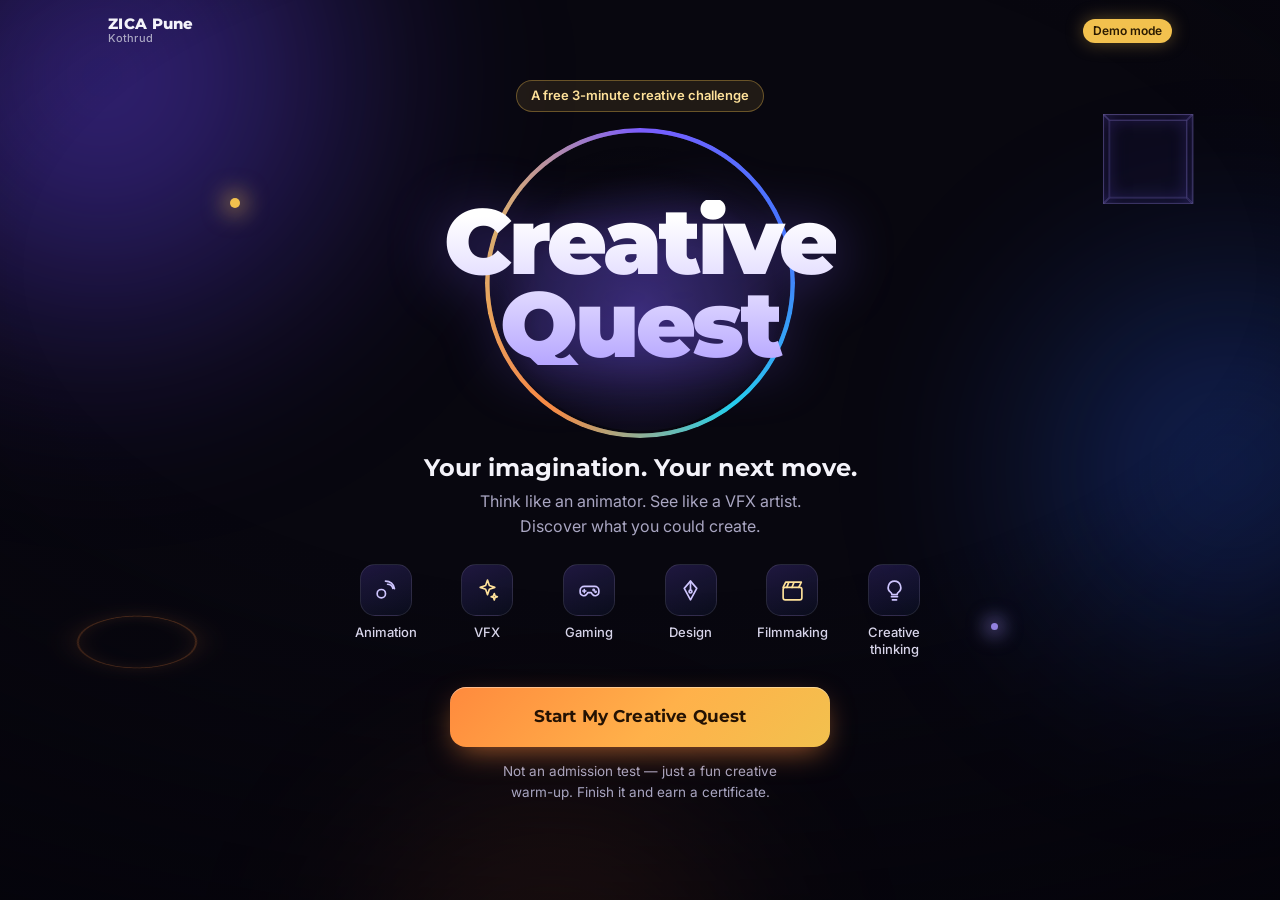
==== index.html @ 15192346 "Add files via upload" ====
<!DOCTYPE html>
<html lang="en">
<head>
  <meta charset="utf-8">
  <meta name="viewport" content="width=device-width, initial-scale=1, viewport-fit=cover">
  <meta name="theme-color" content="#08070F">
  <title>ZICA Creative Quest</title>
  <meta name="description" content="A free 3-minute visual quiz about animation, VFX, gaming, design and filmmaking from ZICA Pune. Earn your certificate.">
  <meta property="og:title" content="ZICA Creative Quest">
  <meta property="og:description" content="Think like an animator. See like a VFX artist. A free 3-minute creative quiz from ZICA Pune.">
  <meta property="og:type" content="website">
  <link rel="icon" href="assets/img/favicon.svg" type="image/svg+xml">
  <link rel="preconnect" href="https://fonts.googleapis.com">
  <link rel="preconnect" href="https://fonts.gstatic.com" crossorigin>
  <link href="https://fonts.googleapis.com/css2?family=Inter:wght@400;500;600&family=Montserrat:wght@400;600;700;800;900&display=swap" rel="stylesheet">
  <link rel="stylesheet" href="assets/css/app.css">
</head>
<body data-screen="welcome">

  <!-- ===================== Cinematic background ===================== -->
  <div class="bg" aria-hidden="true">
    <div class="bg__img" id="bgImg"></div>
    <div class="bg__glow bg__glow--violet"></div>
    <div class="bg__glow bg__glow--blue"></div>
    <div class="bg__glow bg__glow--ember"></div>
    <div class="bg__floor"></div>
    <div class="bg__cube">
      <div class="cube">
        <span class="cube__f cube__f--front"></span><span class="cube__f cube__f--back"></span>
        <span class="cube__f cube__f--left"></span><span class="cube__f cube__f--right"></span>
        <span class="cube__f cube__f--top"></span><span class="cube__f cube__f--bottom"></span>
      </div>
    </div>
    <div class="bg__ring"></div>
    <div class="bg__orb bg__orb--a"></div>
    <div class="bg__orb bg__orb--b"></div>
    <div class="bg__vignette"></div>
  </div>

  <!-- ============================ Top bar ============================ -->
  <header class="topbar">
    <a class="brand" id="brand" href="./" aria-label="ZICA Creative Quest home"></a>
    <div class="topbar__right" id="modeBadge"></div>
  </header>

  <main id="app" class="app">

    <!-- ========================= 1. WELCOME ========================= -->
    <section class="screen screen--welcome is-active" data-screen="welcome" aria-labelledby="welcomeTitle">
      <div class="welcome">
        <p class="pill">A free 3-minute creative challenge</p>
        <div class="portal">
          <div class="portal__ring"></div>
          <div class="portal__ring portal__ring--blur"></div>
          <h1 class="welcome__title" id="welcomeTitle"><span>Creative</span><span>Quest</span></h1>
        </div>
        <p class="welcome__tagline" id="welcomeTagline">Your imagination. Your next move.</p>
        <p class="welcome__intro" id="welcomeIntro">Think like an animator. See like a VFX artist. Discover what you could create.</p>

        <ul class="disciplines" aria-label="What the quiz covers">
          <li><span class="disc__icon"><svg viewBox="0 0 24 24"><circle cx="8" cy="15" r="4"/><path d="M14 6c2.5 0 4.5 1.6 5 4M12 3c4.5 0 8 3 8.6 7.2"/></svg></span>Animation</li>
          <li><span class="disc__icon"><svg viewBox="0 0 24 24"><path d="M12 2l1.8 5.2L19 9l-5.2 1.8L12 16l-1.8-5.2L5 9l5.2-1.8z"/><path d="M18.5 15l.8 2.2 2.2.8-2.2.8-.8 2.2-.8-2.2-2.2-.8 2.2-.8z"/></svg></span>VFX</li>
          <li><span class="disc__icon"><svg viewBox="0 0 24 24"><path d="M7 8h10a4 4 0 014 4v1.5a3.5 3.5 0 01-6.3 2.1L13.5 14h-3l-1.2 1.6A3.5 3.5 0 013 13.5V12a4 4 0 014-4z"/><path d="M7 11v3M5.5 12.5h3"/><circle cx="16" cy="11.5" r=".6"/><circle cx="17.8" cy="13.3" r=".6"/></svg></span>Gaming</li>
          <li><span class="disc__icon"><svg viewBox="0 0 24 24"><path d="M12 3l6 7-6 11-6-11z"/><path d="M12 3v9"/><circle cx="12" cy="13" r="1.4"/></svg></span>Design</li>
          <li><span class="disc__icon"><svg viewBox="0 0 24 24"><rect x="3" y="9" width="18" height="12" rx="2"/><path d="M3 9l2.5-5 15 0L18 9M8.5 4l-2 5M13.5 4l-2 5"/></svg></span>Filmmaking</li>
          <li><span class="disc__icon"><svg viewBox="0 0 24 24"><path d="M9 18h6M10 21h4"/><path d="M12 3a6 6 0 00-3.6 10.8c.7.5 1.1 1.3 1.1 2.2h5c0-.9.4-1.7 1.1-2.2A6 6 0 0012 3z"/></svg></span>Creative thinking</li>
        </ul>

        <button class="btn btn--ember btn--xl" id="btnStart" type="button">Start My Creative Quest</button>
        <p class="welcome__note">Not an admission test — just a fun creative warm-up. Finish it and earn a certificate.</p>
      </div>
    </section>

    <!-- =========================== 2. NAME =========================== -->
    <section class="screen" data-screen="name" aria-labelledby="nameTitle">
      <div class="narrow center">
        <div class="mascot" id="mascotName" data-avatar="avatarNameUrl">
          <div class="avatar-orb"><span></span><span></span><span></span></div>
        </div>
        <h2 class="h2" id="nameTitle" tabindex="-1">What should we call you?</h2>
        <p class="muted">Optional — we only use it to personalise your quest.</p>
        <form class="name-form" id="nameForm" autocomplete="on" novalidate>
          <label class="sr-only" for="nameInput">Your first name</label>
          <input class="input input--center" id="nameInput" name="given-name" autocomplete="given-name" maxlength="40" placeholder="Your first name" enterkeyhint="go">
          <button class="btn btn--violet btn--block" type="submit" id="btnName">Continue</button>
          <button class="btn btn--link" type="button" id="btnSkipName">Skip for now</button>
        </form>
      </div>
    </section>

    <!-- =========================== 3. QUIZ =========================== -->
    <section class="screen" data-screen="quiz" aria-labelledby="qText">
      <div class="quiz">
        <div class="q-head">
          <div class="q-head__row">
            <p class="q-count" id="qCount" aria-live="polite">Question 1 of 15</p>
            <span class="chip" id="qCategory"></span>
          </div>
          <div class="strip" id="strip" role="progressbar" aria-label="Quiz progress" aria-valuemin="0" aria-valuemax="15" aria-valuenow="0"></div>
          <p class="q-cheer" id="qCheer"></p>
        </div>
        <div class="q-loading" id="qLoading"><div class="spinner"></div><p>Setting up your quest…</p></div>
        <div class="q-layout" id="qLayout" hidden>
          <figure class="q-visual" id="qVisual"></figure>
          <div class="q-main">
            <h2 class="q-text" id="qText" tabindex="-1"></h2>
            <div class="opts" id="opts" role="radiogroup" aria-labelledby="qText"></div>
            <p class="q-nudge" id="qNudge" role="alert"></p>
            <div class="q-actions"><button class="btn btn--violet btn--block" id="btnSubmit" type="button">Submit &amp; Continue</button></div>
          </div>
        </div>
      </div>
    </section>

    <!-- ========================= 5. RESULT ========================= -->
    <section class="screen" data-screen="result" aria-labelledby="resTitle">
      <div class="narrow center result">
        <div class="trophy" id="trophy"><div class="confetti" id="confetti" aria-hidden="true"></div></div>
        <h2 class="h2" id="resTitle" tabindex="-1">Great job!</h2>
        <p class="muted">You completed the Creative Quest.</p>
        <div class="score" aria-live="polite">
          <svg class="score__ring" viewBox="0 0 120 120" aria-hidden="true">
            <defs><linearGradient id="gScore" x1="0" y1="0" x2="1" y2="1"><stop offset="0" stop-color="#FFE29A"/><stop offset=".55" stop-color="#F2C14E"/><stop offset="1" stop-color="#FF8A3D"/></linearGradient></defs>
            <circle cx="60" cy="60" r="52" class="score__track"/>
            <circle cx="60" cy="60" r="52" class="score__bar" id="scoreBar"/>
          </svg>
          <div class="score__text">
            <span class="score__num"><span id="scoreNum">0</span><small>/<span id="scoreTotal">15</span></small></span>
            <span class="score__label">your score</span>
          </div>
        </div>
        <p class="score__correct" id="scoreCorrect"></p>
        <p class="result__msg" id="resMsg"></p>
        <div class="result__actions">
          <button class="btn btn--ember btn--block btn--xl" id="btnUnlock" type="button">Get My Free Lessons &amp; Certificate</button>
          <button class="btn btn--ghost btn--block" id="btnRetry" type="button">Try the Quiz Again</button>
        </div>
        <details class="recap"><summary>What you explored today</summary><ul class="recap__list" id="recap"></ul></details>
        <p class="fine">This score is just for fun and learning — it has nothing to do with admissions.</p>
        <p class="fine" id="eligNote" hidden></p>
      </div>
    </section>

    <!-- ========================= 6. CONTACT ========================= -->
    <section class="screen" data-screen="contact" aria-labelledby="contactTitle">
      <div class="contact" id="contactWrap">
        <div class="contact__art" id="mascotContact" data-avatar="avatarContactUrl"></div>
        <div class="panel">
          <h2 class="h2" id="contactTitle" tabindex="-1">Unlock your free creative learning</h2>
          <p class="muted" id="contactCopy">Enter your details to access free introductory lessons, creative resources and your certificate from ZICA Pune.</p>
          <form id="leadForm" class="form" novalidate autocomplete="on">
            <div class="field">
              <label for="fName">Name</label>
              <input class="input" id="fName" name="name" autocomplete="name" maxlength="80" placeholder="Your full name">
              <p class="field__err" id="eName"></p>
            </div>
            <div class="field">
              <label for="fEmail">Email address</label>
              <input class="input" id="fEmail" name="email" type="email" autocomplete="email" inputmode="email" maxlength="254" placeholder="you@example.com">
              <p class="field__err" id="eEmail"></p>
            </div>
            <div class="field">
              <label for="fPhone">WhatsApp number</label>
              <div class="phone">
                <label class="phone__cc"><span>+</span><input class="input" id="fCc" name="cc" inputmode="numeric" maxlength="4" aria-label="Country code" autocomplete="tel-country-code"></label>
                <input class="input" id="fPhone" name="tel" type="tel" inputmode="tel" autocomplete="tel-national" maxlength="18" placeholder="98765 43210">
              </div>
              <p class="field__err" id="ePhone"></p>
            </div>
            <div class="field" id="courseField">
              <label for="fCourse">Interested in <span class="opt">(optional)</span></label>
              <select class="input select" id="fCourse" name="course"><option value="">Choose a field</option></select>
            </div>
            <div class="hp" aria-hidden="true"><label for="fWebsite">Website</label><input id="fWebsite" name="website" tabindex="-1" autocomplete="off"></div>
            <div class="checks">
              <label class="check" id="waLessonRow" hidden>
                <input type="checkbox" id="fWaLesson"><span class="check__box" aria-hidden="true"></span>
                <span>Send the free lesson link to my WhatsApp.</span>
              </label>
              <label class="check">
                <input type="checkbox" id="fMarketing"><span class="check__box" aria-hidden="true"></span>
                <span>Keep me posted about ZICA Pune courses, workshops and events on WhatsApp and email. <span class="opt">(optional)</span></span>
              </label>
            </div>
            <p class="notice" id="notice">You get the free lessons either way. We use your details to give you access, send your certificate and keep a record of your quiz — and message you about courses only if you tick the box above. You can ask us to stop at any time.</p>
            <button class="btn btn--ember btn--block btn--xl" id="btnLead" type="submit">Get Free Access</button>
            <button class="btn btn--link" id="btnBackScore" type="button">Back to my score</button>
          </form>
        </div>
      </div>
    </section>

    <!-- =========================== 7. DONE =========================== -->
    <section class="screen" data-screen="done" aria-labelledby="doneTitle">
      <div class="done-wrap">
        <div class="narrow center done">
          <div class="done__seal" aria-hidden="true"><svg viewBox="0 0 120 120"><circle class="done__ring" cx="60" cy="60" r="50"/><path class="done__tick" d="M39 61l14 14 29-31"/></svg></div>
          <h2 class="h2" id="doneTitle" tabindex="-1">You're in!</h2>
          <p class="lead" id="doneText">Your free lessons are ready.</p>
          <a class="btn btn--violet btn--block btn--xl" id="btnLessons" href="#" target="_blank" rel="noopener" hidden>Open My Free Lessons</a>
        </div>

        <div class="cert-offer" id="certOffer" hidden>
          <div class="cert-offer__art" data-avatar="avatarCertUrl"></div>
          <div class="cert-offer__body">
            <h3 class="cert-offer__title">Claim your certificate</h3>
            <p>Get a ZICA Creative Quest certificate with your name on it. Check your details, verify with a quick code, and download it.</p>
            <button class="btn btn--ember btn--block" id="btnClaim" type="button">Get My Certificate</button>
          </div>
        </div>

        <div class="narrow center">
          <button class="btn btn--ghost btn--block" id="btnPlayAgain" type="button">Play the Quiz Again</button>
          <p class="fine" id="contactLine"></p>
        </div>
      </div>
    </section>

    <!-- ===================== 8. CONFIRM DETAILS ===================== -->
    <section class="screen" data-screen="confirm" aria-labelledby="confirmTitle">
      <div class="confirm">
        <div class="confirm__preview">
          <div id="certPreview"></div>
          <p class="fine center">Live preview — your name will be printed exactly like this.</p>
        </div>
        <div class="panel confirm__panel">
          <h2 class="h2" id="confirmTitle" tabindex="-1">Check your certificate details</h2>
          <p class="muted">Tap the pencil to fix anything before we create your certificate.</p>

          <div class="details">
            <div class="detail" data-field="name">
              <div class="detail__view">
                <span class="detail__icon" aria-hidden="true"><svg viewBox="0 0 24 24"><circle cx="12" cy="8" r="4"/><path d="M4 21c1.5-4 4.5-6 8-6s6.5 2 8 6"/></svg></span>
                <span class="detail__text"><span class="detail__label">Name on certificate</span><span class="detail__value" id="dvName"></span></span>
                <button type="button" class="detail__edit" aria-label="Edit name"><svg class="ic-pen" viewBox="0 0 24 24"><path d="M4 20h4L19 9l-4-4L4 16z"/><path d="M13.5 6.5l4 4"/></svg><svg class="ic-ok" viewBox="0 0 24 24"><path d="M5 12.5l4.5 4.5L19 7.5"/></svg></button>
              </div>
              <div class="detail__editor" hidden>
                <label class="sr-only" for="edName">Name on certificate</label>
                <input class="input" id="edName" maxlength="60" autocomplete="name" placeholder="Full name in English letters">
                <p class="detail__hint">English letters only, exactly as it should be printed.</p>
              </div>
              <p class="field__err" id="ecName"></p>
            </div>

            <div class="detail" data-field="email">
              <div class="detail__view">
                <span class="detail__icon" aria-hidden="true"><svg viewBox="0 0 24 24"><rect x="3" y="5" width="18" height="14" rx="2"/><path d="M3 7l9 6 9-6"/></svg></span>
                <span class="detail__text"><span class="detail__label">Email <span class="badge" id="bdEmail"></span></span><span class="detail__value" id="dvEmail"></span></span>
                <button type="button" class="detail__edit" aria-label="Edit email"><svg class="ic-pen" viewBox="0 0 24 24"><path d="M4 20h4L19 9l-4-4L4 16z"/><path d="M13.5 6.5l4 4"/></svg><svg class="ic-ok" viewBox="0 0 24 24"><path d="M5 12.5l4.5 4.5L19 7.5"/></svg></button>
              </div>
              <div class="detail__editor" hidden>
                <label class="sr-only" for="edEmail">Email</label>
                <input class="input" id="edEmail" type="email" inputmode="email" autocomplete="email" maxlength="254">
              </div>
              <p class="field__err" id="ecEmail"></p>
            </div>

            <div class="detail" data-field="phone">
              <div class="detail__view">
                <span class="detail__icon" aria-hidden="true"><svg viewBox="0 0 24 24"><path d="M5 3h4l2 5-2.5 1.5a11 11 0 006 6L16 13l5 2v4a2 2 0 01-2 2A16 16 0 013 5a2 2 0 012-2z"/></svg></span>
                <span class="detail__text"><span class="detail__label">WhatsApp <span class="badge" id="bdPhone"></span></span><span class="detail__value" id="dvPhone"></span></span>
                <button type="button" class="detail__edit" aria-label="Edit WhatsApp number"><svg class="ic-pen" viewBox="0 0 24 24"><path d="M4 20h4L19 9l-4-4L4 16z"/><path d="M13.5 6.5l4 4"/></svg><svg class="ic-ok" viewBox="0 0 24 24"><path d="M5 12.5l4.5 4.5L19 7.5"/></svg></button>
              </div>
              <div class="detail__editor" hidden>
                <div class="phone">
                  <label class="phone__cc"><span>+</span><input class="input" id="edCc" inputmode="numeric" maxlength="4" aria-label="Country code"></label>
                  <input class="input" id="edPhone" type="tel" inputmode="tel" maxlength="18" aria-label="WhatsApp number">
                </div>
              </div>
              <p class="field__err" id="ecPhone"></p>
            </div>
          </div>

          <label class="check confirm__check">
            <input type="checkbox" id="fConfirm"><span class="check__box" aria-hidden="true"></span>
            <span>My name is spelled correctly and these contact details are mine.</span>
          </label>
          <p class="notice" id="otpHint">We'll send a 6-digit code to your email to confirm it's really you.</p>
          <button class="btn btn--ember btn--block btn--xl" id="btnSendCode" type="button">Send My Verification Code</button>
          <button class="btn btn--link" id="btnBackDone" type="button">Back</button>
        </div>
      </div>
    </section>

    <!-- =========================== 9. OTP =========================== -->
    <section class="screen" data-screen="otp" aria-labelledby="otpTitle">
      <div class="narrow center otp">
        <div class="otp__icon" aria-hidden="true"><svg viewBox="0 0 24 24"><rect x="3" y="5" width="18" height="14" rx="2.5"/><path d="M3 7.5l9 6 9-6"/></svg></div>
        <h2 class="h2" id="otpTitle" tabindex="-1">Enter your 6-digit code</h2>
        <p class="muted" id="otpSentTo">We sent it to your email.</p>
        <div class="testcode" id="testCode" hidden></div>
        <form id="otpForm" novalidate>
          <label class="sr-only" for="otpInput">6-digit code</label>
          <input class="otp__input" id="otpInput" inputmode="numeric" autocomplete="one-time-code" maxlength="6" pattern="[0-9]*" placeholder="••••••">
          <p class="field__err center" id="otpErr"></p>
          <button class="btn btn--violet btn--block btn--xl" id="btnVerify" type="submit">Verify &amp; Create Certificate</button>
        </form>
        <div class="otp__links">
          <button class="btn btn--link" id="btnResend" type="button" disabled>Send a new code</button>
          <button class="btn btn--link" id="btnChangeDetails" type="button">Change my details</button>
        </div>
        <p class="fine">Can't find it? Check your spam or promotions folder.</p>
      </div>
    </section>

    <!-- ======================== 10. CERTIFICATE ======================== -->
    <section class="screen" data-screen="certificate" aria-labelledby="certTitle">
      <div class="certdone">
        <div class="certdone__head center">
          <h2 class="h2" id="certTitle" tabindex="-1">Your certificate is ready!</h2>
          <p class="muted" id="certSub"></p>
        </div>
        <div class="certdone__grid">
          <div class="certdone__preview"><div id="certFinal"></div></div>
          <div class="certdone__actions">
            <a class="btn btn--ember btn--block btn--xl" id="btnPdf" href="#" target="_blank" rel="noopener">Download Certificate (PDF)</a>
            <button class="btn btn--violet btn--block" id="btnShare" type="button">Share My Achievement</button>
            <a class="btn btn--ghost btn--block" id="btnCertPage" href="#" target="_blank" rel="noopener">Open Verification Page</a>
            <a class="btn btn--ghost btn--block" id="btnLessons2" href="#" target="_blank" rel="noopener" hidden>Open My Free Lessons</a>
            <p class="notice" id="certNote"></p>
          </div>
        </div>
      </div>
    </section>

    <!-- ========================= Fatal error ========================= -->
    <section class="screen" data-screen="error" aria-labelledby="errTitle">
      <div class="narrow center">
        <h2 class="h2" id="errTitle" tabindex="-1">The quest hit a plot twist</h2>
        <p class="muted" id="errText">We couldn't load the quiz. Check your connection and reload the page.</p>
        <button class="btn btn--violet btn--block" type="button" onclick="location.reload()">Reload</button>
      </div>
    </section>
  </main>

  <!-- Answer feedback (bottom sheet) — outside <main> so it pins to the screen -->
  <div class="scrim" id="scrim"></div>
  <div class="sheet" id="sheet" role="dialog" aria-modal="true" aria-labelledby="fbTitle" aria-hidden="true">
    <div class="sheet__icon" id="fbIcon"></div>
    <div class="sheet__body">
      <h3 class="sheet__title" id="fbTitle" tabindex="-1"></h3>
      <p class="sheet__answer" id="fbAnswer"></p>
      <p class="sheet__text" id="fbText"></p>
    </div>
    <button class="btn btn--violet btn--block" id="btnNext" type="button">Next question</button>
  </div>

  <div class="toast" id="toast" role="status" aria-live="polite"></div>

  <script src="assets/js/config.js"></script>
  <script src="assets/js/api.js"></script>
  <script src="assets/js/visuals.js"></script>
  <script src="assets/js/certificate.js"></script>
  <script src="assets/js/app.js"></script>
</body>
</html>
---- assets/css/app.css ----
/* =====================================================================
   ZICA CREATIVE QUEST — app.css
   Dark cinematic base · violet/blue/ember light · gold for achievements
   ===================================================================== */
:root {
  --void: #08070F;
  --ink: #12101F;
  --panel: rgba(23, 20, 44, .72);
  --surface: rgba(255, 255, 255, .045);
  --surface-2: rgba(255, 255, 255, .075);
  --line: rgba(255, 255, 255, .10);
  --line-2: rgba(255, 255, 255, .18);
  --text: #F4F3FA;
  --muted: #A9A6C2;
  --faint: #6F6B8C;
  --violet: #7B5CFF;
  --violet-2: #A895FF;
  --blue: #3D7BFF;
  --ember: #FF8A3D;
  --gold: #F2C14E;
  --gold-2: #FFE29A;
  --mint: #3DDC97;

  --font-display: 'Montserrat', 'Segoe UI', system-ui, -apple-system, sans-serif;
  --font-body: 'Inter', 'Segoe UI', system-ui, -apple-system, Roboto, sans-serif;

  --r-sm: 10px;
  --r-md: 16px;
  --r-lg: 24px;
  --ease: cubic-bezier(.2, .8, .2, 1);
  --gutter: 16px;
}

*, *::before, *::after { box-sizing: border-box; }
html { -webkit-text-size-adjust: 100%; }
html, body { margin: 0; min-height: 100%; }
body {
  background: var(--void);
  color: var(--text);
  font: 400 16px/1.55 var(--font-body);
  -webkit-font-smoothing: antialiased;
  overflow-x: hidden;
  min-height: 100vh;
  min-height: 100dvh;
}
button, input, select { font: inherit; color: inherit; }
img { max-width: 100%; display: block; }
[hidden] { display: none !important; }
.sr-only { position: absolute; width: 1px; height: 1px; overflow: hidden; clip: rect(0 0 0 0); white-space: nowrap; }
:focus-visible { outline: 2px solid var(--gold); outline-offset: 3px; border-radius: 8px; }
:focus:not(:focus-visible) { outline: none; }

/* =========================== BACKGROUND =========================== */
.bg { position: fixed; inset: 0; z-index: 0; overflow: hidden; pointer-events: none; }
.bg__img {
  position: absolute; inset: 0; background-size: cover; background-position: center;
  opacity: 0; transition: opacity 1.2s var(--ease); filter: saturate(1.1);
}
.bg__img.is-on { opacity: .28; }
.bg__glow { position: absolute; border-radius: 50%; filter: blur(90px); opacity: .55; }
.bg__glow--violet { width: 60vmax; height: 60vmax; left: -22vmax; top: -24vmax; background: radial-gradient(circle, #6a46ff 0%, transparent 65%); animation: drift 34s ease-in-out infinite alternate; }
.bg__glow--blue { width: 48vmax; height: 48vmax; right: -20vmax; top: 18vh; background: radial-gradient(circle, #2b64ff 0%, transparent 65%); opacity: .38; animation: drift 40s ease-in-out infinite alternate-reverse; }
.bg__glow--ember { width: 46vmax; height: 46vmax; left: 20vw; bottom: -30vmax; background: radial-gradient(circle, #ff7a2e 0%, transparent 62%); opacity: .30; animation: drift 46s ease-in-out infinite alternate; }
@keyframes drift { to { transform: translate3d(4vmax, 3vmax, 0) scale(1.08); } }

.bg__floor {
  position: absolute; left: -50%; right: -50%; bottom: -8vh; height: 58vh;
  background-image:
    linear-gradient(rgba(140, 120, 255, .22) 1px, transparent 1px),
    linear-gradient(90deg, rgba(140, 120, 255, .22) 1px, transparent 1px);
  background-size: 64px 64px;
  transform: perspective(520px) rotateX(72deg);
  transform-origin: 50% 100%;
  -webkit-mask-image: linear-gradient(to top, rgba(0,0,0,.9), transparent 75%);
          mask-image: linear-gradient(to top, rgba(0,0,0,.9), transparent 75%);
  animation: floor 9s linear infinite;
}
@keyframes floor { to { background-position: 0 64px, 0 0; } }

.bg__cube { position: absolute; right: 7vw; top: 13vh; width: 84px; height: 84px; perspective: 600px; opacity: .55; }
.cube { position: relative; width: 100%; height: 100%; transform-style: preserve-3d; animation: spin 26s linear infinite; }
.cube__f { position: absolute; inset: 0; border: 1.5px solid rgba(168, 149, 255, .75); background: rgba(123, 92, 255, .05); box-shadow: inset 0 0 18px rgba(123, 92, 255, .25); }
.cube__f--front  { transform: translateZ(42px); }
.cube__f--back   { transform: rotateY(180deg) translateZ(42px); }
.cube__f--left   { transform: rotateY(-90deg) translateZ(42px); }
.cube__f--right  { transform: rotateY(90deg) translateZ(42px); }
.cube__f--top    { transform: rotateX(90deg) translateZ(42px); }
.cube__f--bottom { transform: rotateX(-90deg) translateZ(42px); }
@keyframes spin { from { transform: rotateX(-20deg) rotateY(0); } to { transform: rotateX(-20deg) rotateY(360deg); } }

.bg__ring {
  position: absolute; left: 6vw; bottom: 22vh; width: 120px; height: 120px; border-radius: 50%;
  border: 2px solid rgba(255, 138, 61, .5); box-shadow: 0 0 30px rgba(255, 138, 61, .25), inset 0 0 22px rgba(255, 138, 61, .2);
  transform: rotateX(64deg) rotateZ(10deg); animation: bob 9s ease-in-out infinite alternate; opacity: .6;
}
.bg__orb { position: absolute; border-radius: 50%; }
.bg__orb--a { width: 10px; height: 10px; left: 18vw; top: 22vh; background: var(--gold); box-shadow: 0 0 22px 6px rgba(242, 193, 78, .55); animation: bob 7s ease-in-out infinite alternate; }
.bg__orb--b { width: 7px; height: 7px; right: 22vw; bottom: 30vh; background: var(--violet-2); box-shadow: 0 0 18px 6px rgba(168, 149, 255, .55); animation: bob 8s ease-in-out infinite alternate-reverse; }
@keyframes bob { to { translate: 0 -18px; } }
.bg__vignette { position: absolute; inset: 0; background: radial-gradient(120% 90% at 50% 30%, transparent 40%, rgba(4, 3, 10, .85) 100%); }

/* Quieter backdrop while answering questions */
body[data-screen="quiz"] .bg__cube,
body[data-screen="quiz"] .bg__ring,
body[data-screen="contact"] .bg__cube { opacity: .18; }

/* ============================= TOP BAR ============================= */
.topbar {
  position: relative; z-index: 3; display: flex; align-items: center; justify-content: space-between;
  gap: 12px; padding: max(14px, env(safe-area-inset-top)) var(--gutter) 6px;
  max-width: 1120px; margin: 0 auto;
}
.brand { display: flex; align-items: center; gap: 10px; min-height: 34px; }
.brand img { max-height: 34px; width: auto; }
.brand__text { font: 800 15px/1 var(--font-display); letter-spacing: .02em; }
.brand__text small { display: block; font: 500 11px/1.4 var(--font-body); color: var(--muted); letter-spacing: .01em; }
.topbar__right { font-size: 13px; color: var(--muted); }

/* ============================== LAYOUT ============================== */
.app { position: relative; z-index: 2; max-width: 1120px; margin: 0 auto; padding: 8px var(--gutter) calc(32px + env(safe-area-inset-bottom)); }
.screen { display: none; }
.screen.is-active { display: block; animation: screenIn .5s var(--ease) both; }
@keyframes screenIn { from { opacity: 0; transform: translateY(14px); } to { opacity: 1; transform: none; } }
.narrow { max-width: 480px; margin: 0 auto; }
.center { text-align: center; }
.h2 { font: 800 clamp(26px, 6.4vw, 36px)/1.15 var(--font-display); letter-spacing: -.01em; margin: 18px 0 8px; }
.lead { font-size: 18px; color: var(--text); margin: 0 0 8px; }
.muted { color: var(--muted); margin: 0 0 22px; }
.fine { font-size: 12.5px; color: var(--faint); margin: 14px auto 0; max-width: 40ch; }
.opt { color: var(--faint); font-weight: 400; }

/* ============================== BUTTONS ============================== */
.btn {
  position: relative; display: inline-flex; align-items: center; justify-content: center; gap: 10px;
  min-height: 54px; padding: 0 26px; border: 0; border-radius: var(--r-md); cursor: pointer;
  font: 700 16px/1 var(--font-display); letter-spacing: .01em; text-decoration: none;
  transition: transform .18s var(--ease), box-shadow .25s var(--ease), background .25s, opacity .2s;
  -webkit-tap-highlight-color: transparent; user-select: none;
}
.btn:active { transform: scale(.98); }
.btn--block { width: 100%; }
.btn--xl { min-height: 60px; font-size: 17px; }
.btn--ember { color: #241203; background: linear-gradient(135deg, #FF8A3D 0%, #FFB14A 55%, #F2C14E 100%); box-shadow: 0 10px 30px -8px rgba(255, 138, 61, .65), inset 0 1px 0 rgba(255,255,255,.4); }
.btn--ember:hover { box-shadow: 0 14px 38px -8px rgba(255, 138, 61, .85), inset 0 1px 0 rgba(255,255,255,.4); }
.btn--violet { color: #fff; background: linear-gradient(135deg, #8B6BFF 0%, #6A4DFF 45%, #3D7BFF 100%); box-shadow: 0 10px 28px -10px rgba(123, 92, 255, .8), inset 0 1px 0 rgba(255,255,255,.25); }
.btn--violet:hover { box-shadow: 0 14px 36px -10px rgba(123, 92, 255, .95), inset 0 1px 0 rgba(255,255,255,.25); }
.btn--ghost { color: var(--text); background: var(--surface); border: 1px solid var(--line-2); }
.btn--ghost:hover { background: var(--surface-2); }
.btn--link { background: none; min-height: 44px; padding: 0 12px; color: var(--muted); font: 500 15px/1 var(--font-body); text-decoration: underline; text-underline-offset: 4px; }
.btn--link:hover { color: var(--text); }
.btn.is-dim { opacity: .55; }
.btn.is-busy { pointer-events: none; color: transparent !important; }
.btn.is-busy::after {
  content: ''; position: absolute; width: 22px; height: 22px; border-radius: 50%;
  border: 2.5px solid rgba(255,255,255,.35); border-top-color: #fff; animation: rot .8s linear infinite;
}
.btn--ember.is-busy::after { border-color: rgba(36,18,3,.25); border-top-color: #241203; }
@keyframes rot { to { transform: rotate(360deg); } }

/* =========================== 1. WELCOME =========================== */
.welcome { max-width: 620px; margin: 0 auto; text-align: center; padding-top: 2vh; }
.pill {
  display: inline-block; margin: 0 0 6px; padding: 7px 14px; border-radius: 999px;
  background: rgba(242, 193, 78, .1); border: 1px solid rgba(242, 193, 78, .35); color: var(--gold-2);
  font: 600 13px/1.2 var(--font-body);
}
.portal { position: relative; display: grid; place-items: center; height: clamp(230px, 64vw, 330px); margin: 0 auto; }
.portal__ring {
  position: absolute; width: clamp(210px, 60vw, 310px); aspect-ratio: 1; border-radius: 50%;
  background: conic-gradient(from 0deg, #7B5CFF, #3D7BFF, #22D3EE, #FF8A3D, #F2C14E, #7B5CFF);
  -webkit-mask: radial-gradient(farthest-side, transparent calc(100% - 5px), #000 calc(100% - 4px));
          mask: radial-gradient(farthest-side, transparent calc(100% - 5px), #000 calc(100% - 4px));
  animation: portal 14s linear infinite;
}
.portal__ring--blur { filter: blur(18px); opacity: .9; }
.portal::before {
  content: ''; position: absolute; width: clamp(200px, 57vw, 296px); aspect-ratio: 1; border-radius: 50%;
  background: radial-gradient(circle at 50% 60%, rgba(123, 92, 255, .32), rgba(8, 7, 15, .2) 60%, transparent 72%);
}
@keyframes portal { to { transform: rotate(360deg); } }
.welcome__title {
  position: relative; margin: 0; display: flex; flex-direction: column; align-items: center;
  font: 900 clamp(50px, 15vw, 92px)/.9 var(--font-display); letter-spacing: -.035em;
  background: linear-gradient(180deg, #FFFFFF 10%, #DCD4FF 60%, #B6A6FF 100%);
  -webkit-background-clip: text; background-clip: text; color: transparent;
  filter: drop-shadow(0 6px 30px rgba(123, 92, 255, .45));
}
.welcome__tagline { font: 700 clamp(19px, 5vw, 24px)/1.3 var(--font-display); margin: 4px 0 6px; }
.welcome__intro { color: var(--muted); margin: 0 auto 26px; max-width: 36ch; }

.disciplines { list-style: none; padding: 0; margin: 0 auto 30px; display: grid; grid-template-columns: repeat(3, 1fr); gap: 10px; max-width: 460px; }
.disciplines li { display: flex; flex-direction: column; align-items: center; gap: 8px; font: 500 13px/1.25 var(--font-body); color: #D8D5EA; }
.disc__icon {
  display: grid; place-items: center; width: 52px; height: 52px; border-radius: 15px;
  background: linear-gradient(160deg, rgba(123, 92, 255, .2), rgba(61, 123, 255, .06)); border: 1px solid var(--line);
}
.disc__icon svg { width: 25px; height: 25px; fill: none; stroke: #CFC6FF; stroke-width: 1.6; stroke-linecap: round; stroke-linejoin: round; }
.disciplines li:nth-child(3n+2) .disc__icon svg { stroke: var(--gold-2); }
.welcome .btn--xl { width: min(100%, 380px); }
.welcome__note { font-size: 13.5px; color: var(--muted); margin: 14px auto 0; max-width: 34ch; }

/* ============================= 2. NAME ============================= */
.mascot { display: grid; place-items: center; min-height: 150px; margin-top: 4vh; }
.mascot img { max-height: 220px; width: auto; filter: drop-shadow(0 20px 40px rgba(123, 92, 255, .4)); }
.avatar-orb { position: relative; width: 116px; height: 116px; border-radius: 50%;
  background: radial-gradient(circle at 35% 30%, #fff 0, #CFC6FF 10%, #7B5CFF 45%, #2A1C7A 80%);
  box-shadow: 0 0 60px rgba(123, 92, 255, .6), inset -10px -14px 30px rgba(0,0,0,.35); animation: bob 4s ease-in-out infinite alternate; }
.avatar-orb span { position: absolute; width: 8px; height: 8px; border-radius: 50%; background: var(--gold); box-shadow: 0 0 12px var(--gold); }
.avatar-orb span:nth-child(1) { left: -14px; top: 30px; }
.avatar-orb span:nth-child(2) { right: -8px; top: 4px; width: 6px; height: 6px; background: var(--violet-2); box-shadow: 0 0 12px var(--violet-2); }
.avatar-orb span:nth-child(3) { right: -18px; bottom: 26px; width: 5px; height: 5px; }
.name-form { display: grid; gap: 12px; }

/* ============================== INPUTS ============================== */
.input {
  width: 100%; height: 56px; padding: 0 16px; border-radius: 14px; border: 1px solid var(--line-2);
  background: rgba(10, 8, 22, .6); color: var(--text); font-size: 16px; outline: none;
  transition: border-color .2s, box-shadow .2s, background .2s;
}
.input::placeholder { color: #6B6788; }
.input:focus { border-color: var(--violet-2); box-shadow: 0 0 0 4px rgba(123, 92, 255, .22); background: rgba(14, 11, 30, .85); }
.input--center { text-align: center; font-size: 18px; }
.input.is-invalid { border-color: rgba(255, 138, 61, .8); box-shadow: 0 0 0 3px rgba(255, 138, 61, .15); }
.select { appearance: none; -webkit-appearance: none; padding-right: 44px; cursor: pointer;
  background-image: url("data:image/svg+xml,%3Csvg xmlns='http://www.w3.org/2000/svg' width='14' height='14' viewBox='0 0 24 24' fill='none' stroke='%23A9A6C2' stroke-width='2.5' stroke-linecap='round'%3E%3Cpath d='M6 9l6 6 6-6'/%3E%3C/svg%3E");
  background-repeat: no-repeat; background-position: right 16px center; }
.select option { background: #17142C; color: var(--text); }

/* =============================== 3. QUIZ =============================== */
.quiz { max-width: 1040px; margin: 0 auto; padding-bottom: 12px; }
.q-head { max-width: 1040px; margin: 0 auto 18px; }
.q-head__row { display: flex; align-items: center; justify-content: space-between; gap: 12px; margin-bottom: 10px; }
.q-count { margin: 0; font: 800 15px/1.2 var(--font-display); letter-spacing: .01em; }
.chip { display: inline-flex; align-items: center; padding: 5px 11px; border-radius: 999px; font: 600 12px/1.2 var(--font-body);
  color: #D9D2FF; background: rgba(123, 92, 255, .14); border: 1px solid rgba(168, 149, 255, .28); white-space: nowrap; }
.chip:empty { display: none; }

/* Film-strip progress: one frame per question */
.strip {
  position: relative; display: flex; gap: 4px; padding: 9px 8px; border-radius: 10px;
  background:
    radial-gradient(circle, rgba(255,255,255,.16) 1.6px, transparent 2px) 0 2px / 12px 6px repeat-x,
    radial-gradient(circle, rgba(255,255,255,.16) 1.6px, transparent 2px) 0 calc(100% - 2px) / 12px 6px repeat-x,
    #0E0C1C;
  border: 1px solid var(--line);
}
.strip__frame { flex: 1; height: 16px; border-radius: 3px; background: rgba(255,255,255,.05); border: 1px solid rgba(255,255,255,.08);
  transition: background .45s var(--ease), border-color .3s, box-shadow .3s; }
.strip__frame.is-done { background: linear-gradient(180deg, #A895FF, #6A4DFF); border-color: transparent; box-shadow: 0 0 10px rgba(123, 92, 255, .55); }
.strip__frame.is-current { border-color: var(--gold); box-shadow: 0 0 0 1px rgba(242, 193, 78, .35), 0 0 12px rgba(242, 193, 78, .35); }
.q-cheer { margin: 10px 0 0; color: var(--muted); font-size: 14.5px; min-height: 1.5em; }
.q-cheer strong { color: var(--text); font-weight: 600; }

.q-loading { display: grid; place-items: center; gap: 14px; padding: 12vh 0; color: var(--muted); }
.spinner { width: 36px; height: 36px; border-radius: 50%; border: 3px solid rgba(255,255,255,.12); border-top-color: var(--violet-2); animation: rot .8s linear infinite; }

.q-layout { display: grid; gap: 20px; max-width: 680px; margin: 0 auto; }
.q-layout.no-visual .q-visual { display: none; }
.q-visual {
  position: relative; margin: 0; aspect-ratio: 5 / 3; border-radius: 20px; overflow: hidden;
  background: radial-gradient(120% 120% at 30% 10%, #1E1840 0%, #110E22 55%, #0A0916 100%);
  border: 1px solid var(--line); box-shadow: 0 30px 60px -30px rgba(0,0,0,.8), inset 0 1px 0 rgba(255,255,255,.05);
}
.q-visual svg, .q-visual img, .q-visual video { width: 100%; height: 100%; display: block; }
.q-visual img, .q-visual video { object-fit: contain; background: #0A0916; }
.q-visual__hint { position: absolute; right: 10px; top: 10px; padding: 4px 10px; border-radius: 999px; font: 600 11.5px/1.3 var(--font-body);
  background: rgba(8,7,15,.7); border: 1px solid var(--line); color: var(--muted); backdrop-filter: blur(6px); }
.q-main { display: flex; flex-direction: column; }
.q-text { margin: 0 0 18px; font: 700 clamp(20px, 5.2vw, 27px)/1.3 var(--font-display); letter-spacing: -.005em; outline: none; }

.opts { display: grid; gap: 10px; }
.opts--grid { grid-template-columns: 1fr 1fr; }
.opt-card {
  display: flex; align-items: center; gap: 14px; width: 100%; min-height: 62px; padding: 12px 16px; text-align: left;
  background: var(--surface); border: 1.5px solid var(--line); border-radius: var(--r-md); cursor: pointer;
  font: 500 16px/1.35 var(--font-body); color: var(--text);
  transition: border-color .2s, background .2s, box-shadow .25s, opacity .3s, transform .15s;
  -webkit-tap-highlight-color: transparent;
}
.opts--grid .opt-card { flex-direction: column; align-items: flex-start; justify-content: space-between; min-height: 96px; gap: 10px; }
.opt-card:hover { border-color: var(--line-2); background: var(--surface-2); }
.opt-card:active { transform: scale(.99); }
.opt-card__key {
  flex: none; display: grid; place-items: center; width: 32px; height: 32px; border-radius: 10px;
  font: 800 14px/1 var(--font-display); color: var(--muted); background: rgba(255,255,255,.06); border: 1px solid var(--line);
  transition: background .2s, color .2s, border-color .2s;
}
.opt-card[aria-checked="true"] { border-color: var(--violet-2); background: rgba(123, 92, 255, .16); box-shadow: 0 0 0 3px rgba(123, 92, 255, .2), 0 10px 30px -12px rgba(123, 92, 255, .7); }
.opt-card[aria-checked="true"] .opt-card__key { background: var(--violet); color: #fff; border-color: transparent; }
.opts.is-locked .opt-card { cursor: default; }
.opts.is-locked .opt-card:not(.is-correct):not(.is-chosen) { opacity: .45; }
.opt-card.is-correct { border-color: var(--mint) !important; background: rgba(61, 220, 151, .12) !important; box-shadow: 0 0 0 3px rgba(61, 220, 151, .16) !important; }
.opt-card.is-correct .opt-card__key { background: var(--mint) !important; color: #06281A !important; }
.opt-card.is-chosen:not(.is-correct) { border-color: rgba(255, 138, 61, .7) !important; background: rgba(255, 138, 61, .08) !important; box-shadow: none !important; }
.opt-card.is-chosen:not(.is-correct) .opt-card__key { background: rgba(255, 138, 61, .9) !important; color: #2A1203 !important; }

.q-nudge { margin: 12px 0 0; min-height: 1.3em; color: var(--gold-2); font-size: 14.5px; text-align: center; }
.q-actions { position: sticky; bottom: calc(10px + env(safe-area-inset-bottom)); margin-top: 8px; padding-top: 6px; z-index: 4; }
.shake { animation: shake .4s; }
@keyframes shake { 20%, 60% { transform: translateX(-6px); } 40%, 80% { transform: translateX(6px); } }

@media (min-width: 900px) {
  .q-layout { grid-template-columns: 1.08fr 1fr; max-width: 1040px; gap: 36px; align-items: start; }
  .q-layout.no-visual { grid-template-columns: 1fr; max-width: 680px; }
  .q-visual { position: sticky; top: 20px; }
  .q-actions { position: static; }
}

/* ======================= 4. FEEDBACK SHEET ======================= */
.scrim { position: fixed; inset: 0; z-index: 20; background: rgba(5, 4, 12, .55); backdrop-filter: blur(2px); opacity: 0; pointer-events: none; transition: opacity .3s; }
.scrim.is-open { opacity: 1; pointer-events: auto; }
.sheet {
  position: fixed; z-index: 21; left: 50%; bottom: 0; width: min(560px, 100%);
  padding: 22px 20px calc(20px + env(safe-area-inset-bottom)); border-radius: 26px 26px 0 0;
  background: linear-gradient(180deg, #1D1838 0%, #141127 100%); border: 1px solid var(--line-2); border-bottom: 0;
  box-shadow: 0 -30px 60px -20px rgba(0,0,0,.7);
  transform: translate(-50%, 110%); transition: transform .45s var(--ease); visibility: hidden;
  display: grid; grid-template-columns: auto 1fr; gap: 6px 16px;
}
.sheet.is-open { transform: translate(-50%, 0); visibility: visible; }
.sheet__icon { width: 54px; height: 54px; border-radius: 16px; display: grid; place-items: center; }
.sheet__icon svg { width: 30px; height: 30px; fill: none; stroke-width: 2.6; stroke-linecap: round; stroke-linejoin: round; }
.sheet--right .sheet__icon { background: rgba(61, 220, 151, .16); box-shadow: 0 0 30px rgba(61, 220, 151, .3); }
.sheet--right .sheet__icon svg { stroke: var(--mint); }
.sheet--learn .sheet__icon { background: rgba(242, 193, 78, .14); box-shadow: 0 0 30px rgba(242, 193, 78, .22); }
.sheet--learn .sheet__icon svg { stroke: var(--gold); stroke-width: 2; }
.sheet__title { margin: 4px 0 2px; font: 800 24px/1.15 var(--font-display); outline: none; }
.sheet--right .sheet__title { color: var(--mint); }
.sheet--learn .sheet__title { color: var(--gold-2); }
.sheet__answer { margin: 0 0 6px; font-weight: 600; }
.sheet__answer:empty { display: none; }
.sheet__text { margin: 0; color: #CFCCE3; font-size: 15.5px; }
.sheet .btn { grid-column: 1 / -1; margin-top: 14px; }
@media (min-width: 640px) {
  .sheet { bottom: 24px; border-radius: 26px; border-bottom: 1px solid var(--line-2); transform: translate(-50%, 130%); }
  .sheet.is-open { transform: translate(-50%, 0); }
}

/* ============================ 5. RESULT ============================ */
.result { padding-top: 1vh; }
.trophy { position: relative; width: 150px; height: 150px; margin: 6px auto 0; display: grid; place-items: center; }
.trophy::before { content: ''; position: absolute; inset: 10px; border-radius: 50%; background: radial-gradient(circle, rgba(242, 193, 78, .45), transparent 70%); filter: blur(10px); }
.trophy > img, .trophy > svg { position: relative; width: 132px; height: 132px; object-fit: contain; animation: rise .8s var(--ease) both; }
@keyframes rise { from { opacity: 0; transform: translateY(20px) scale(.85); } }
.confetti { position: absolute; inset: 50% auto auto 50%; width: 0; height: 0; }
.confetti i { position: absolute; width: 7px; height: 12px; border-radius: 2px; opacity: 0; animation: burst 1.4s cubic-bezier(.15, .7, .3, 1) forwards; animation-delay: var(--d); background: var(--c); }
@keyframes burst {
  0% { opacity: 1; transform: translate(0, 0) rotate(0); }
  80% { opacity: 1; }
  100% { opacity: 0; transform: translate(var(--x), var(--y)) rotate(var(--r)); }
}

.score { position: relative; width: 176px; height: 176px; margin: 18px auto 6px; }
.score__ring { width: 100%; height: 100%; transform: rotate(-90deg); filter: drop-shadow(0 0 6px rgba(242,193,78,.45)); }
.score__track { fill: none; stroke: rgba(255,255,255,.07); stroke-width: 9; }
.score__bar { fill: none; stroke: url(#gScore); stroke-width: 9; stroke-linecap: round; stroke-dasharray: 326.73; stroke-dashoffset: 326.73; transition: stroke-dashoffset 1.3s var(--ease); }
.score__text { position: absolute; inset: 0; display: grid; place-content: center; }
.score__num { font: 900 52px/1 var(--font-display); letter-spacing: -.03em; color: var(--gold-2); }
.score__num small { font-size: 24px; color: var(--muted); font-weight: 700; margin-left: 2px; }
.score__label { font-size: 13px; color: var(--muted); margin-top: 4px; }
.score__correct { margin: 0 0 6px; font-weight: 600; }
.result__msg { color: #D5D2E8; margin: 0 auto 24px; max-width: 38ch; }
.result__actions { display: grid; gap: 12px; }

.recap { margin: 26px 0 0; text-align: left; border: 1px solid var(--line); border-radius: var(--r-md); background: var(--surface); }
.recap summary { cursor: pointer; padding: 14px 18px; font: 700 15px/1.3 var(--font-display); list-style: none; display: flex; justify-content: space-between; align-items: center; }
.recap summary::-webkit-details-marker { display: none; }
.recap summary::after { content: '+'; font-size: 22px; font-weight: 500; color: var(--muted); }
.recap[open] summary::after { content: '–'; }
.recap__list { list-style: none; margin: 0; padding: 0 18px 16px; display: grid; grid-template-columns: 1fr 1fr; gap: 8px 14px; }
.recap__list li { display: flex; align-items: center; gap: 8px; font-size: 14px; color: #D5D2E8; }
.recap__dot { flex: none; width: 10px; height: 10px; border-radius: 50%; border: 1.5px solid var(--faint); }
.recap__dot.is-ok { background: var(--mint); border-color: var(--mint); box-shadow: 0 0 8px rgba(61,220,151,.5); }

/* ============================ 6. CONTACT ============================ */
.contact { max-width: 980px; margin: 0 auto; display: grid; gap: 16px; align-items: center; }
.contact__art:empty { display: none; }
.contact__art img { max-height: 200px; width: auto; margin: 0 auto; filter: drop-shadow(0 24px 40px rgba(123, 92, 255, .45)); }
.panel {
  width: 100%; max-width: 540px; margin: 0 auto; padding: 22px 18px; border-radius: var(--r-lg);
  background: var(--panel); border: 1px solid var(--line); backdrop-filter: blur(14px); -webkit-backdrop-filter: blur(14px);
  box-shadow: 0 40px 80px -40px rgba(0,0,0,.8);
}
.panel .h2 { margin-top: 2px; }
.panel .muted { margin-bottom: 18px; }
.form { display: grid; gap: 14px; }
.field label { display: block; margin: 0 0 7px; font: 600 14px/1.3 var(--font-body); color: #DEDBEF; }
.field__err { margin: 6px 0 0; font-size: 13.5px; color: #FFB27A; min-height: 0; }
.field__err:empty { display: none; }
.phone { display: grid; grid-template-columns: 92px 1fr; gap: 8px; }
.phone__cc { position: relative; display: block; margin: 0 !important; }
.phone__cc span { position: absolute; left: 14px; top: 50%; transform: translateY(-50%); color: var(--muted); font-size: 16px; pointer-events: none; }
.phone__cc .input { padding-left: 28px; }
.hp { position: absolute !important; left: -9999px; width: 1px; height: 1px; overflow: hidden; }
.checks { display: grid; gap: 12px; margin-top: 2px; }
.check { position: relative; display: flex; gap: 12px; align-items: flex-start; cursor: pointer; font-size: 14.5px; line-height: 1.45; color: #DEDBEF; }
.check input { position: absolute; opacity: 0; width: 22px; height: 22px; margin: 0; }
.check__box { flex: none; width: 22px; height: 22px; margin-top: 1px; border-radius: 7px; border: 1.5px solid var(--line-2); background: rgba(10, 8, 22, .6); display: grid; place-items: center; transition: background .2s, border-color .2s; }
.check__box::after { content: ''; width: 10px; height: 5px; border-left: 2.5px solid #fff; border-bottom: 2.5px solid #fff; transform: rotate(-45deg) translate(1px, -1px) scale(0); transition: transform .2s var(--ease); }
.check input:checked + .check__box { background: var(--violet); border-color: var(--violet); }
.check input:checked + .check__box::after { transform: rotate(-45deg) translate(1px, -1px) scale(1); }
.check input:focus-visible + .check__box { outline: 2px solid var(--gold); outline-offset: 3px; }
.notice { margin: 2px 0 4px; font-size: 13px; line-height: 1.55; color: var(--muted); }
.notice a { color: var(--violet-2); }
.form .btn--link { justify-self: center; }

@media (min-width: 900px) {
  .contact.has-art { grid-template-columns: 1fr 540px; gap: 40px; }
  .contact__art img { max-height: 420px; }
  .panel { padding: 30px 30px 24px; }
}

/* ============================== 7. DONE ============================== */
.done { padding-top: 5vh; }
.done__seal { width: 128px; height: 128px; margin: 0 auto; filter: drop-shadow(0 0 30px rgba(61, 220, 151, .45)); }
.done__seal svg { width: 100%; height: 100%; fill: none; stroke-linecap: round; stroke-linejoin: round; }
.done__ring { stroke: var(--mint); stroke-width: 5; stroke-dasharray: 315; stroke-dashoffset: 315; transform: rotate(-90deg); transform-origin: center; }
.done__tick { stroke: var(--mint); stroke-width: 7; stroke-dasharray: 70; stroke-dashoffset: 70; }
.screen.is-active .done__ring { animation: draw .9s var(--ease) .15s forwards; }
.screen.is-active .done__tick { animation: draw .5s var(--ease) .85s forwards; }
@keyframes draw { to { stroke-dashoffset: 0; } }
.done .btn { margin-top: 12px; }

/* =============================== TOAST =============================== */
.toast {
  position: fixed; z-index: 40; left: 50%; top: calc(14px + env(safe-area-inset-top)); max-width: min(92vw, 460px);
  padding: 12px 18px; border-radius: 14px; background: #221D40; border: 1px solid var(--line-2); color: var(--text);
  font-size: 14.5px; box-shadow: 0 20px 40px -10px rgba(0,0,0,.6);
  transform: translate(-50%, calc(-100% - 40px)); transition: transform .4s var(--ease), visibility 0s .4s; pointer-events: none; visibility: hidden;
}
.toast.is-on { transform: translate(-50%, 0); visibility: visible; transition: transform .4s var(--ease); }

/* ============================= VISUALS ============================= */
.viz text { font-family: var(--font-display); }
.v-ball { transform-box: fill-box; transform-origin: 50% 100%; animation: vBall 1.25s infinite; }
@keyframes vBall {
  0%   { transform: translateY(-138px) scale(1, 1); animation-timing-function: cubic-bezier(.55, 0, 1, .45); }
  45%  { transform: translateY(-12px) scale(.84, 1.2); animation-timing-function: linear; }
  50%  { transform: translateY(0) scale(1.34, .66); animation-timing-function: linear; }
  55%  { transform: translateY(-12px) scale(.84, 1.2); animation-timing-function: cubic-bezier(0, .55, .45, 1); }
  100% { transform: translateY(-138px) scale(1, 1); }
}
.v-ball-shadow { transform-box: fill-box; transform-origin: center; animation: vBallShadow 1.25s infinite; }
@keyframes vBallShadow {
  0%, 100% { transform: scale(.45); opacity: .25; animation-timing-function: cubic-bezier(.55, 0, 1, .45); }
  50% { transform: scale(1.25); opacity: .7; animation-timing-function: cubic-bezier(0, .55, .45, 1); }
}
.v-jump { transform-box: fill-box; transform-origin: 50% 100%; animation: vJump 2.6s infinite; }
@keyframes vJump {
  0%, 18%  { transform: translateY(0) scale(1, 1); animation-timing-function: ease-out; }
  36%, 46% { transform: translateY(0) scale(1.16, .7); animation-timing-function: cubic-bezier(.3, 0, .2, 1); }
  56%      { transform: translateY(-80px) scale(.88, 1.16); animation-timing-function: ease-out; }
  66%      { transform: translateY(-104px) scale(1, 1); animation-timing-function: ease-in; }
  78%      { transform: translateY(0) scale(1.1, .86); animation-timing-function: ease-out; }
  86%, 100%{ transform: translateY(0) scale(1, 1); }
}
.v-jump-shadow { transform-box: fill-box; transform-origin: center; animation: vJumpShadow 2.6s infinite; }
@keyframes vJumpShadow {
  0%, 46% { transform: scale(1); opacity: .6; }
  66% { transform: scale(.45); opacity: .2; }
  78%, 100% { transform: scale(1); opacity: .6; }
}
.v-key-move { animation: vKey 2.6s ease-in-out infinite alternate; }
@keyframes vKey { 0%, 8% { transform: translateX(0); } 92%, 100% { transform: translateX(280px); } }
.v-arm { transform-box: view-box; transform-origin: 232px 90px; animation: vArm 1.6s ease-in-out infinite alternate; }
@keyframes vArm { from { transform: rotate(-6deg); } to { transform: rotate(24deg); } }
.v-pulse { animation: vPulse 2s ease-in-out infinite; transform-box: fill-box; transform-origin: center; }
@keyframes vPulse { 50% { transform: scale(1.6); opacity: .4; } }
.v-rec { animation: vRec 1.2s steps(1) infinite; }
@keyframes vRec { 50% { opacity: .15; } }

/* ========================= REDUCED MOTION ========================= */
@media (prefers-reduced-motion: reduce) {
  .bg__glow, .bg__floor, .cube, .bg__ring, .bg__orb, .portal__ring, .avatar-orb { animation: none !important; }
  .screen.is-active { animation: none; }
  .confetti { display: none; }
  .v-ball, .v-jump, .v-key-move, .v-arm { animation-duration: 3.5s; }
}

@media (min-width: 640px) {
  :root { --gutter: 28px; }
  .disciplines { grid-template-columns: repeat(6, 1fr); max-width: 600px; }
}
@media (max-width: 639px) {
  .bg__ring { display: none; }
  .bg__cube { width: 58px; height: 58px; right: 3vw; top: 8vh; opacity: .4; }
  .cube__f--front { transform: translateZ(29px); } .cube__f--back { transform: rotateY(180deg) translateZ(29px); }
  .cube__f--left { transform: rotateY(-90deg) translateZ(29px); } .cube__f--right { transform: rotateY(90deg) translateZ(29px); }
  .cube__f--top { transform: rotateX(90deg) translateZ(29px); } .cube__f--bottom { transform: rotateX(-90deg) translateZ(29px); }
}
@media (max-width: 360px) {
  .opts--grid { grid-template-columns: 1fr; }
  .opts--grid .opt-card { flex-direction: row; align-items: center; min-height: 62px; }
  .recap__list { grid-template-columns: 1fr; }
}

/* =====================================================================
   v2 additions — logo, avatars, certificate flow, iPad layouts
   ===================================================================== */
.brand { text-decoration: none; color: inherit; }
.brand__logo { height: 36px; width: auto; max-width: 180px; object-fit: contain; }
.demo-badge { display: inline-block; padding: 5px 10px; border-radius: 999px; font: 600 12px/1.2 var(--font-body);
  color: #2A1A00; background: var(--gold); box-shadow: 0 0 18px rgba(242,193,78,.35); }
.avatar { display: block; width: auto; margin: 0 auto; filter: drop-shadow(0 22px 40px rgba(123, 92, 255, .45)); animation: rise .7s var(--ease) both; }
.mascot .avatar { max-height: 230px; }
.mascot.has-avatar { min-height: 0; }

/* ---- done + certificate offer ---- */
.done-wrap { display: grid; gap: 22px; max-width: 620px; margin: 0 auto; }
.cert-offer {
  position: relative; display: grid; grid-template-columns: 1fr; gap: 6px; align-items: center; overflow: hidden;
  padding: 22px 20px; border-radius: var(--r-lg); border: 1px solid rgba(242, 193, 78, .35);
  background: radial-gradient(120% 140% at 100% 0%, rgba(242,193,78,.16), transparent 55%), linear-gradient(160deg, #211B45, #14112A);
  box-shadow: 0 30px 60px -30px rgba(0,0,0,.8);
}
.cert-offer__art:empty { display: none; }
.cert-offer__art .avatar { max-height: 170px; }
.cert-offer__title { margin: 0 0 6px; font: 800 22px/1.2 var(--font-display); color: var(--gold-2); }
.cert-offer p { margin: 0 0 16px; color: #D5D2E8; font-size: 15px; }
@media (min-width: 640px) { .cert-offer.has-avatar, .cert-offer:has(.cert-offer__art .avatar) { grid-template-columns: 170px 1fr; gap: 22px; } }

/* ---- certificate preview (mirrors the PDF) ---- */
.cert {
  --u: 0.5px; position: relative; width: 100%; aspect-ratio: 842 / 595; overflow: hidden; border-radius: 10px;
  background: #FBFAF6; color: #1B1636; font-family: 'Montserrat', var(--font-display); line-height: 1;
  box-shadow: 0 40px 80px -30px rgba(0,0,0,.85), 0 0 0 1px rgba(255,255,255,.08); user-select: none;
}
.cert > div, .cert > img { position: absolute; }
.cert__bg, .cert__bgimg { inset: 0; width: 100%; height: 100%; }
.cert__bgimg { object-fit: cover; }
.cert__bg i { position: absolute; display: block; }
.cert__bg .b1 { left: 0; right: 0; top: 0; height: calc(var(--u) * 10); background: linear-gradient(90deg, #3D7BFF 0 35%, #6A4DFF 35% 72%, #FF8A3D 72%); }
.cert__bg .b4 { left: 0; right: 0; bottom: 0; height: calc(var(--u) * 6); background: #F2C14E; }
.cert__bg .frame1 { left: calc(var(--u) * 24); right: calc(var(--u) * 24); top: calc(var(--u) * 30); bottom: calc(var(--u) * 24); border: calc(var(--u) * 1.4) solid #1B1636; }
.cert__bg .frame2 { left: calc(var(--u) * 32); right: calc(var(--u) * 32); top: calc(var(--u) * 38); bottom: calc(var(--u) * 32); border: calc(var(--u) * .6) solid #C9A24A; }
.cert__bg .ring1, .cert__bg .ring2 { border-radius: 50%; border: calc(var(--u) * 1) solid; opacity: .35; }
.cert__bg .ring1 { width: calc(var(--u) * 92); height: calc(var(--u) * 92); right: calc(var(--u) * 44); top: calc(var(--u) * 64); border-color: #6A4DFF; }
.cert__bg .ring2 { width: calc(var(--u) * 60); height: calc(var(--u) * 60); right: calc(var(--u) * 60); top: calc(var(--u) * 80); border-color: #FF8A3D; }
.cert__logo { left: calc(var(--u) * 58); top: calc(var(--u) * 52); height: calc(var(--u) * 44); display: flex; align-items: center; }
.cert__logo img { height: 100%; max-width: calc(var(--u) * 170); object-fit: contain; object-position: left center; }
.cert__inst { font-weight: 700; color: #1B1636; white-space: nowrap; }
.cert__title, .cert__presented, .cert__name, .cert__signame, .cert__sigtitle, .cert__score { left: 0; right: 0; text-align: center; white-space: nowrap; }
.cert__title { font-weight: 800; letter-spacing: calc(var(--u) * 1.2); text-transform: uppercase; color: #1B1636; }
.cert__presented { font-weight: 600; color: #4A4466; }
.cert__name { font-weight: 800; color: #A8740E; }
.cert__name span { display: inline-block; }
.cert__rule { left: calc(50% - var(--u) * 230); width: calc(var(--u) * 460); bottom: calc(var(--u) * 314); height: calc(var(--u) * 1.2); background: #A8740E; opacity: .8; }
.cert__body { left: calc(50% - var(--u) * 280); width: calc(var(--u) * 560); text-align: center; color: #4A4466; line-height: 1.44; font-family: 'Montserrat', sans-serif; }
.cert__score { color: #6A4DFF; font-weight: 600; }
.cert__meta { inset: 0; }
.cert__meta > div { position: absolute; white-space: nowrap; }
.cert__label { font-weight: 600; color: #4A4466; letter-spacing: .02em; }
.cert__val { font-weight: 700; color: #1B1636; }
.cert__sig { left: calc(50% - var(--u) * 85); width: calc(var(--u) * 170); height: calc(var(--u) * 42); bottom: calc(var(--u) * 100); object-fit: contain; }
.cert__sigline { left: calc(50% - var(--u) * 95); width: calc(var(--u) * 190); bottom: calc(var(--u) * 96); height: calc(var(--u) * .8); background: #4A4466; }
.cert__signame { font-weight: 700; color: #1B1636; }
.cert__sigtitle { font-weight: 400; color: #4A4466; }
.cert__qr { right: calc(var(--u) * 70); bottom: calc(var(--u) * 56); width: calc(var(--u) * 66); height: calc(var(--u) * 66); outline: calc(var(--u) * 4) solid #fff; }
.cert__qr svg { width: 100%; height: 100%; display: block; }
.cert__scan { right: calc(var(--u) * 70); width: calc(var(--u) * 66); bottom: calc(var(--u) * 42); text-align: center; color: #4A4466; font-weight: 600; white-space: nowrap; }
.cert--dark { background: #100D22; }
.cert--dark .cert__title, .cert--dark .cert__val, .cert--dark .cert__signame, .cert--dark .cert__inst { color: #fff; }
.cert--dark .cert__presented, .cert--dark .cert__body, .cert--dark .cert__label, .cert--dark .cert__sigtitle, .cert--dark .cert__scan { color: #D8D4EA; }
.cert--dark .cert__name { color: #F2C14E; }
.cert--dark .cert__rule { background: #F2C14E; }
.cert--dark .cert__bg .frame1 { border-color: #F2C14E; }

/* ---- confirm details ---- */
.confirm { display: grid; gap: 20px; max-width: 1080px; margin: 0 auto; align-items: start; }
.confirm__preview { max-width: 640px; width: 100%; margin: 0 auto; }
.confirm__preview .fine { margin-top: 10px; max-width: none; }
.confirm__panel .h2 { margin-top: 0; }
.details { display: grid; gap: 10px; margin: 4px 0 18px; }
.detail { border: 1px solid var(--line); border-radius: var(--r-md); background: rgba(10, 8, 22, .45); padding: 12px 12px 12px 14px; transition: border-color .2s, background .2s; }
.detail.is-editing { border-color: var(--violet-2); background: rgba(123, 92, 255, .08); }
.detail.has-error { border-color: rgba(255, 138, 61, .7); }
.detail__view { display: flex; align-items: center; gap: 12px; }
.detail__icon { flex: none; width: 36px; height: 36px; border-radius: 11px; display: grid; place-items: center; background: rgba(123, 92, 255, .14); }
.detail__icon svg { width: 19px; height: 19px; fill: none; stroke: #CFC6FF; stroke-width: 1.8; stroke-linecap: round; stroke-linejoin: round; }
.detail__text { flex: 1; min-width: 0; display: flex; flex-direction: column; gap: 2px; }
.detail__label { font-size: 12.5px; color: var(--muted); display: flex; align-items: center; gap: 8px; }
.detail__value { font: 600 16px/1.35 var(--font-body); color: var(--text); overflow-wrap: anywhere; }
.detail[data-field="name"] .detail__value { font: 800 19px/1.3 var(--font-display); color: var(--gold-2); }
.detail__edit { flex: none; width: 44px; height: 44px; border-radius: 12px; border: 1px solid var(--line-2); background: var(--surface); cursor: pointer; display: grid; place-items: center; transition: background .2s, border-color .2s; }
.detail__edit:hover, .detail.is-editing .detail__edit { background: rgba(123, 92, 255, .2); border-color: var(--violet-2); }
.detail__edit svg { width: 19px; height: 19px; fill: none; stroke: var(--text); stroke-width: 1.8; stroke-linecap: round; stroke-linejoin: round; }
.detail__edit .ic-ok, .detail.is-editing .detail__edit .ic-pen { display: none; }
.detail.is-editing .detail__edit .ic-ok { display: block; stroke: var(--mint); stroke-width: 2.4; }
.detail__editor { margin-top: 10px; }
.detail__editor .input { height: 50px; }
.detail__hint { margin: 6px 0 0; font-size: 12.5px; color: var(--muted); }
.detail .field__err { margin: 8px 0 0; }
.badge:empty { display: none; }
.badge { padding: 2px 8px; border-radius: 999px; font: 600 11px/1.4 var(--font-body); color: #06281A; background: var(--mint); }
.confirm__check { margin: 4px 0 10px; }
.confirm__panel .btn--link { display: block; margin: 6px auto 0; }

/* ---- OTP ---- */
.otp { padding-top: 3vh; }
.otp__icon { width: 76px; height: 76px; margin: 0 auto; border-radius: 22px; display: grid; place-items: center;
  background: linear-gradient(140deg, rgba(123,92,255,.35), rgba(61,123,255,.15)); border: 1px solid rgba(168,149,255,.4); box-shadow: 0 0 40px rgba(123,92,255,.35); }
.otp__icon svg { width: 36px; height: 36px; fill: none; stroke: #fff; stroke-width: 1.6; stroke-linejoin: round; }
.otp__input {
  display: block; width: 100%; max-width: 340px; margin: 6px auto 10px; height: 72px; text-align: center;
  font: 800 34px/1 var(--font-display); letter-spacing: .42em; padding-left: .42em; color: var(--gold-2);
  border-radius: 18px; border: 1.5px solid var(--line-2); background: rgba(10, 8, 22, .7); outline: none;
}
.otp__input::placeholder { color: #3B3660; }
.otp__input:focus { border-color: var(--violet-2); box-shadow: 0 0 0 4px rgba(123, 92, 255, .22); }
.otp form .btn { max-width: 340px; margin: 6px auto 0; }
.otp__links { display: flex; justify-content: center; flex-wrap: wrap; gap: 4px 10px; margin-top: 10px; }
.otp__links .btn--link:disabled { opacity: .55; cursor: default; text-decoration: none; }
.testcode { margin: 0 auto 14px; max-width: 380px; padding: 10px 14px; border-radius: 12px; font-size: 14px; color: #2A1A00; background: var(--gold); }
.testcode__code { font: 800 18px/1 var(--font-display); letter-spacing: .12em; margin-left: 4px; }
.field__err.center { text-align: center; }

/* ---- certificate ready ---- */
.certdone { max-width: 1100px; margin: 0 auto; }
.certdone__head { position: relative; }
.certdone__head .h2 { margin-top: 8px; }
.certdone__grid { display: grid; gap: 20px; align-items: center; }
.certdone__preview { width: 100%; max-width: 720px; margin: 0 auto; }
.certdone__actions { display: grid; gap: 12px; max-width: 420px; width: 100%; margin: 0 auto; }
.certdone__actions .notice { text-align: center; margin-top: 4px; }
.confetti--wide { position: absolute; left: 50%; top: 40px; }

/* ---- certificate.html (verify page) ---- */
.verify { max-width: 980px; margin: 0 auto; display: grid; gap: 22px; }
.verify__status { display: inline-flex; align-items: center; gap: 10px; padding: 8px 14px; border-radius: 999px; font: 700 14px/1.2 var(--font-body); }
.verify__status svg { width: 18px; height: 18px; fill: none; stroke: currentColor; stroke-width: 2.6; stroke-linecap: round; stroke-linejoin: round; }
.verify__status--ok { color: #06281A; background: var(--mint); }
.verify__status--test { color: #2A1A00; background: var(--gold); }
.verify__status--bad { color: #fff; background: rgba(255, 138, 61, .85); }
.verify__facts { display: grid; grid-template-columns: repeat(auto-fit, minmax(160px, 1fr)); gap: 10px; }
.fact { padding: 12px 14px; border-radius: 14px; background: var(--surface); border: 1px solid var(--line); }
.fact span { display: block; font-size: 12.5px; color: var(--muted); }
.fact strong { display: block; margin-top: 2px; font: 700 16px/1.3 var(--font-display); overflow-wrap: anywhere; }

/* ---- tablets & larger ---- */
@media (min-width: 700px) {
  .q-layout { max-width: 760px; }
  .opts--grid .opt-card { min-height: 88px; }
  .panel { padding: 28px 28px 22px; }
}
@media (min-width: 980px) {
  .confirm { grid-template-columns: minmax(0, 1.25fr) minmax(360px, 1fr); gap: 36px; }
  .confirm__preview { position: sticky; top: 24px; max-width: none; }
  .certdone__grid { grid-template-columns: minmax(0, 1.6fr) minmax(300px, 1fr); gap: 36px; }
  .certdone__actions { max-width: none; }
}
@media (min-width: 900px) {
  .q-layout { grid-template-columns: 1.08fr 1fr; max-width: 1040px; gap: 36px; }
  .q-layout.no-visual { grid-template-columns: 1fr; max-width: 680px; }
}
/* Short landscape phones */
@media (max-height: 520px) and (orientation: landscape) {
  .portal { height: 190px; }
  .welcome__title { font-size: 52px; }
  .q-visual { max-height: 60vh; }
}
@media (max-width: 380px) {
  .detail__icon { display: none; }
  .otp__input { font-size: 28px; height: 64px; }
}
/* Headings receive focus for screen readers when a screen opens — no visible ring needed */
[tabindex="-1"]:focus, [tabindex="-1"]:focus-visible { outline: none; }
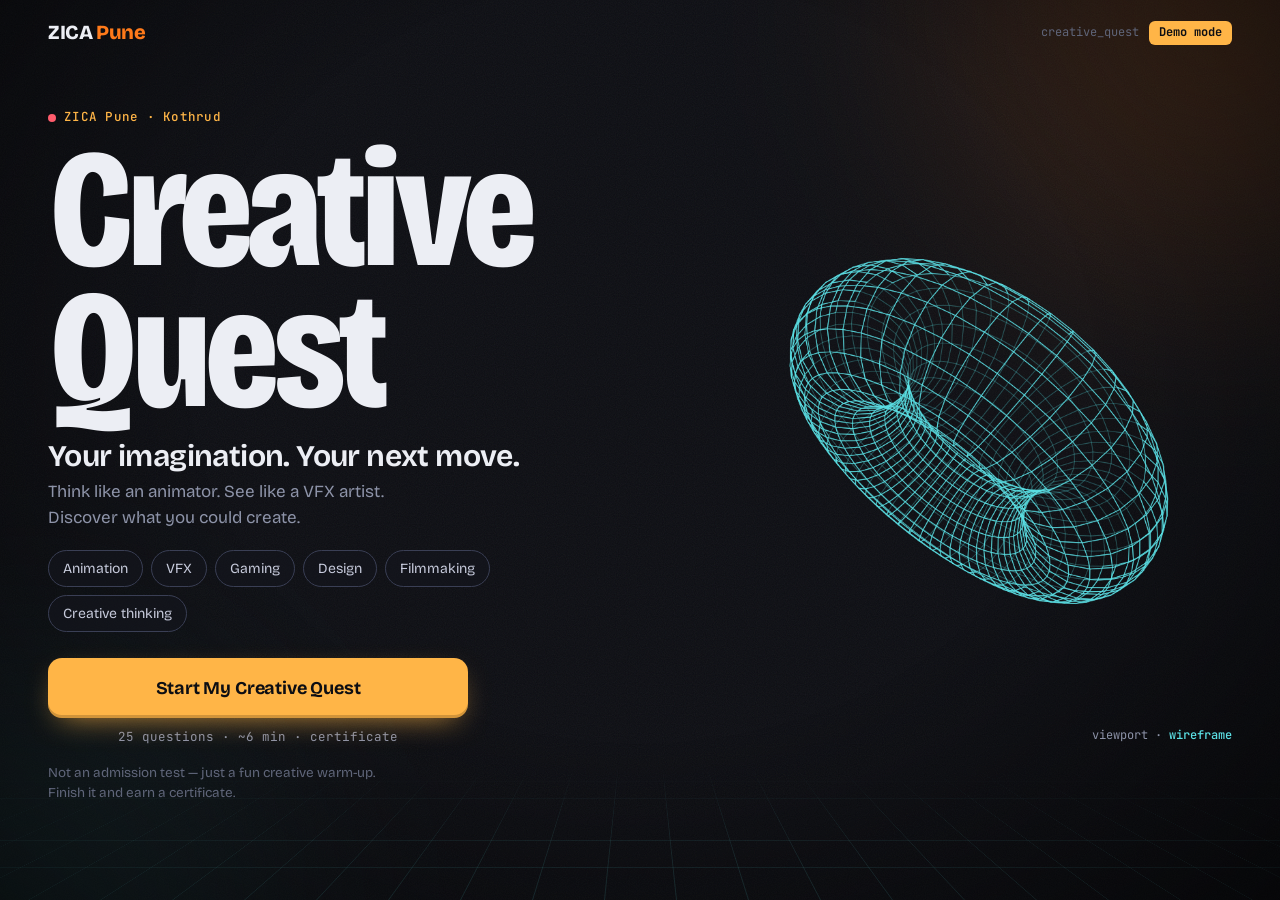
==== commit 8806968b: "Creative Quest v3: Supabase backend, 50 questions, deck look, load-tested - Supabase: schema + 50-qu" ====
--- a/index.html
+++ b/index.html
@@ -3,44 +3,33 @@
 <head>
   <meta charset="utf-8">
   <meta name="viewport" content="width=device-width, initial-scale=1, viewport-fit=cover">
-  <meta name="theme-color" content="#08070F">
+  <meta name="theme-color" content="#0d0e13">
   <title>ZICA Creative Quest</title>
-  <meta name="description" content="A free 3-minute visual quiz about animation, VFX, gaming, design and filmmaking from ZICA Pune. Earn your certificate.">
+  <meta name="description" content="A free visual quiz about animation, VFX, gaming, design and filmmaking from ZICA Pune. Earn your certificate.">
   <meta property="og:title" content="ZICA Creative Quest">
-  <meta property="og:description" content="Think like an animator. See like a VFX artist. A free 3-minute creative quiz from ZICA Pune.">
+  <meta property="og:description" content="Think like an animator. See like a VFX artist. A free creative quest from ZICA Pune.">
   <meta property="og:type" content="website">
   <link rel="icon" href="assets/img/favicon.svg" type="image/svg+xml">
-  <link rel="preconnect" href="https://fonts.googleapis.com">
-  <link rel="preconnect" href="https://fonts.gstatic.com" crossorigin>
-  <link href="https://fonts.googleapis.com/css2?family=Inter:wght@400;500;600&family=Montserrat:wght@400;600;700;800;900&display=swap" rel="stylesheet">
+  <link rel="preload" href="assets/fonts/bricolage-grotesque-latin-wdth-normal.woff2" as="font" type="font/woff2" crossorigin>
+  <link rel="stylesheet" href="assets/css/fonts.css">
   <link rel="stylesheet" href="assets/css/app.css">
 </head>
 <body data-screen="welcome">
 
-  <!-- ===================== Cinematic background ===================== -->
+  <!-- ===================== Viewport backdrop ===================== -->
   <div class="bg" aria-hidden="true">
     <div class="bg__img" id="bgImg"></div>
-    <div class="bg__glow bg__glow--violet"></div>
-    <div class="bg__glow bg__glow--blue"></div>
-    <div class="bg__glow bg__glow--ember"></div>
+    <div class="bg__glow bg__glow--amber"></div>
+    <div class="bg__glow bg__glow--cyan"></div>
     <div class="bg__floor"></div>
-    <div class="bg__cube">
-      <div class="cube">
-        <span class="cube__f cube__f--front"></span><span class="cube__f cube__f--back"></span>
-        <span class="cube__f cube__f--left"></span><span class="cube__f cube__f--right"></span>
-        <span class="cube__f cube__f--top"></span><span class="cube__f cube__f--bottom"></span>
-      </div>
-    </div>
-    <div class="bg__ring"></div>
-    <div class="bg__orb bg__orb--a"></div>
-    <div class="bg__orb bg__orb--b"></div>
+    <div class="bg__grain"></div>
     <div class="bg__vignette"></div>
   </div>
 
   <!-- ============================ Top bar ============================ -->
   <header class="topbar">
-    <a class="brand" id="brand" href="./" aria-label="ZICA Creative Quest home"></a>
-    <div class="topbar__right" id="modeBadge"></div>
+    <a class="brand" id="brand" href="./" aria-label="ZICA Creative Quest home"><span class="brand__word">ZICA <span>Pune</span></span></a>
+    <div class="topbar__right"><span class="hud" id="hudRight">creative_quest</span><span id="modeBadge"></span></div>
   </header>
 
   <main id="app" class="app">
@@ -48,26 +37,24 @@
     <!-- ========================= 1. WELCOME ========================= -->
     <section class="screen screen--welcome is-active" data-screen="welcome" aria-labelledby="welcomeTitle">
       <div class="welcome">
-        <p class="pill">A free 3-minute creative challenge</p>
-        <div class="portal">
-          <div class="portal__ring"></div>
-          <div class="portal__ring portal__ring--blur"></div>
-          <h1 class="welcome__title" id="welcomeTitle"><span>Creative</span><span>Quest</span></h1>
-        </div>
-        <p class="welcome__tagline" id="welcomeTagline">Your imagination. Your next move.</p>
-        <p class="welcome__intro" id="welcomeIntro">Think like an animator. See like a VFX artist. Discover what you could create.</p>
-
-        <ul class="disciplines" aria-label="What the quiz covers">
-          <li><span class="disc__icon"><svg viewBox="0 0 24 24"><circle cx="8" cy="15" r="4"/><path d="M14 6c2.5 0 4.5 1.6 5 4M12 3c4.5 0 8 3 8.6 7.2"/></svg></span>Animation</li>
-          <li><span class="disc__icon"><svg viewBox="0 0 24 24"><path d="M12 2l1.8 5.2L19 9l-5.2 1.8L12 16l-1.8-5.2L5 9l5.2-1.8z"/><path d="M18.5 15l.8 2.2 2.2.8-2.2.8-.8 2.2-.8-2.2-2.2-.8 2.2-.8z"/></svg></span>VFX</li>
-          <li><span class="disc__icon"><svg viewBox="0 0 24 24"><path d="M7 8h10a4 4 0 014 4v1.5a3.5 3.5 0 01-6.3 2.1L13.5 14h-3l-1.2 1.6A3.5 3.5 0 013 13.5V12a4 4 0 014-4z"/><path d="M7 11v3M5.5 12.5h3"/><circle cx="16" cy="11.5" r=".6"/><circle cx="17.8" cy="13.3" r=".6"/></svg></span>Gaming</li>
-          <li><span class="disc__icon"><svg viewBox="0 0 24 24"><path d="M12 3l6 7-6 11-6-11z"/><path d="M12 3v9"/><circle cx="12" cy="13" r="1.4"/></svg></span>Design</li>
-          <li><span class="disc__icon"><svg viewBox="0 0 24 24"><rect x="3" y="9" width="18" height="12" rx="2"/><path d="M3 9l2.5-5 15 0L18 9M8.5 4l-2 5M13.5 4l-2 5"/></svg></span>Filmmaking</li>
-          <li><span class="disc__icon"><svg viewBox="0 0 24 24"><path d="M9 18h6M10 21h4"/><path d="M12 3a6 6 0 00-3.6 10.8c.7.5 1.1 1.3 1.1 2.2h5c0-.9.4-1.7 1.1-2.2A6 6 0 0012 3z"/></svg></span>Creative thinking</li>
-        </ul>
-
-        <button class="btn btn--ember btn--xl" id="btnStart" type="button">Start My Creative Quest</button>
-        <p class="welcome__note">Not an admission test — just a fun creative warm-up. Finish it and earn a certificate.</p>
+        <div class="welcome__stage" aria-hidden="true">
+          <canvas id="torus" width="900" height="900"></canvas>
+          <div class="render-label" id="renderLabel">viewport · <b>wireframe</b></div>
+        </div>
+        <div class="welcome__copy">
+          <p class="kicker"><i class="rec"></i>ZICA Pune · Kothrud</p>
+          <h1 class="welcome__title" id="welcomeTitle">Creative<br>Quest</h1>
+          <p class="welcome__tagline" id="welcomeTagline">Your imagination. Your next move.</p>
+          <p class="welcome__intro" id="welcomeIntro">Think like an animator. See like a VFX artist. Discover what you could create.</p>
+          <ul class="chips" aria-label="What the quest covers">
+            <li>Animation</li><li>VFX</li><li>Gaming</li><li>Design</li><li>Filmmaking</li><li>Creative thinking</li>
+          </ul>
+          <div class="welcome__cta">
+            <button class="btn btn--key btn--xl" id="btnStart" type="button">Start My Creative Quest</button>
+            <p class="welcome__meta mono" id="welcomeMeta">25 questions · ~6 min · certificate</p>
+          </div>
+          <p class="welcome__note">Not an admission test — just a fun creative warm-up. Finish it and earn a certificate.</p>
+        </div>
       </div>
     </section>
 
@@ -75,14 +62,14 @@
     <section class="screen" data-screen="name" aria-labelledby="nameTitle">
       <div class="narrow center">
         <div class="mascot" id="mascotName" data-avatar="avatarNameUrl">
-          <div class="avatar-orb"><span></span><span></span><span></span></div>
+          <div class="keyglyph" aria-hidden="true"><i></i></div>
         </div>
         <h2 class="h2" id="nameTitle" tabindex="-1">What should we call you?</h2>
         <p class="muted">Optional — we only use it to personalise your quest.</p>
         <form class="name-form" id="nameForm" autocomplete="on" novalidate>
           <label class="sr-only" for="nameInput">Your first name</label>
           <input class="input input--center" id="nameInput" name="given-name" autocomplete="given-name" maxlength="40" placeholder="Your first name" enterkeyhint="go">
-          <button class="btn btn--violet btn--block" type="submit" id="btnName">Continue</button>
+          <button class="btn btn--key btn--block" type="submit" id="btnName">Continue</button>
           <button class="btn btn--link" type="button" id="btnSkipName">Skip for now</button>
         </form>
       </div>
@@ -93,20 +80,27 @@
       <div class="quiz">
         <div class="q-head">
           <div class="q-head__row">
-            <p class="q-count" id="qCount" aria-live="polite">Question 1 of 15</p>
-            <span class="chip" id="qCategory"></span>
-          </div>
-          <div class="strip" id="strip" role="progressbar" aria-label="Quiz progress" aria-valuemin="0" aria-valuemax="15" aria-valuenow="0"></div>
+            <p class="q-count" id="qCount" aria-live="polite"><span class="q-count__n">01</span><span class="q-count__of">/ 25</span></p>
+            <span class="chip chip--cat" id="qCategory"></span>
+          </div>
+          <div class="tl" id="tl" role="progressbar" aria-label="Quiz progress" aria-valuemin="0" aria-valuemax="25" aria-valuenow="0">
+            <div class="tl__track"></div><div class="tl__fill" id="tlFill"></div>
+            <div class="tl__keys" id="tlKeys"></div>
+            <div class="tl__head" id="tlHead" data-f="f01"></div>
+          </div>
           <p class="q-cheer" id="qCheer"></p>
         </div>
-        <div class="q-loading" id="qLoading"><div class="spinner"></div><p>Setting up your quest…</p></div>
+
+        <div class="q-loading" id="qLoading"><div class="spinner"></div><p class="mono">loading scene…</p></div>
+
         <div class="q-layout" id="qLayout" hidden>
           <figure class="q-visual" id="qVisual"></figure>
           <div class="q-main">
+            <p class="q-kicker mono" id="qHint"></p>
             <h2 class="q-text" id="qText" tabindex="-1"></h2>
             <div class="opts" id="opts" role="radiogroup" aria-labelledby="qText"></div>
             <p class="q-nudge" id="qNudge" role="alert"></p>
-            <div class="q-actions"><button class="btn btn--violet btn--block" id="btnSubmit" type="button">Submit &amp; Continue</button></div>
+            <div class="q-actions"><button class="btn btn--key btn--block" id="btnSubmit" type="button">Submit &amp; Continue</button></div>
           </div>
         </div>
       </div>
@@ -114,30 +108,28 @@
 
     <!-- ========================= 5. RESULT ========================= -->
     <section class="screen" data-screen="result" aria-labelledby="resTitle">
-      <div class="narrow center result">
-        <div class="trophy" id="trophy"><div class="confetti" id="confetti" aria-hidden="true"></div></div>
-        <h2 class="h2" id="resTitle" tabindex="-1">Great job!</h2>
-        <p class="muted">You completed the Creative Quest.</p>
-        <div class="score" aria-live="polite">
-          <svg class="score__ring" viewBox="0 0 120 120" aria-hidden="true">
-            <defs><linearGradient id="gScore" x1="0" y1="0" x2="1" y2="1"><stop offset="0" stop-color="#FFE29A"/><stop offset=".55" stop-color="#F2C14E"/><stop offset="1" stop-color="#FF8A3D"/></linearGradient></defs>
-            <circle cx="60" cy="60" r="52" class="score__track"/>
-            <circle cx="60" cy="60" r="52" class="score__bar" id="scoreBar"/>
-          </svg>
-          <div class="score__text">
-            <span class="score__num"><span id="scoreNum">0</span><small>/<span id="scoreTotal">15</span></small></span>
-            <span class="score__label">your score</span>
-          </div>
-        </div>
-        <p class="score__correct" id="scoreCorrect"></p>
-        <p class="result__msg" id="resMsg"></p>
-        <div class="result__actions">
-          <button class="btn btn--ember btn--block btn--xl" id="btnUnlock" type="button">Get My Free Lessons &amp; Certificate</button>
-          <button class="btn btn--ghost btn--block" id="btnRetry" type="button">Try the Quiz Again</button>
-        </div>
-        <details class="recap"><summary>What you explored today</summary><ul class="recap__list" id="recap"></ul></details>
-        <p class="fine">This score is just for fun and learning — it has nothing to do with admissions.</p>
-        <p class="fine" id="eligNote" hidden></p>
+      <div class="result">
+        <div class="result__stage" aria-hidden="true">
+          <canvas id="torus2" width="700" height="700"></canvas>
+          <div class="render-label" id="renderLabel2">final render · <b>0%</b></div>
+        </div>
+        <div class="result__copy">
+          <p class="kicker mono" id="resKicker">Quest complete</p>
+          <h2 class="h2" id="resTitle" tabindex="-1">Great job!</h2>
+          <div class="score" aria-live="polite">
+            <span class="score__num" id="scoreNum">0</span><span class="score__of">/<span id="scoreTotal">25</span></span>
+          </div>
+          <div class="keystrip" id="keystrip" aria-hidden="true"></div>
+          <p class="score__correct" id="scoreCorrect"></p>
+          <p class="result__msg" id="resMsg"></p>
+          <div class="result__actions">
+            <button class="btn btn--key btn--block btn--xl" id="btnUnlock" type="button">Get My Free Lessons &amp; Certificate</button>
+            <button class="btn btn--ghost btn--block" id="btnRetry" type="button">Try Again — 25 New Questions</button>
+          </div>
+          <details class="recap"><summary>What you explored today</summary><ul class="recap__list" id="recap"></ul></details>
+          <p class="fine">This score is just for fun and learning — it has nothing to do with admissions.</p>
+          <p class="fine" id="eligNote" hidden></p>
+        </div>
       </div>
     </section>
 
@@ -146,6 +138,7 @@
       <div class="contact" id="contactWrap">
         <div class="contact__art" id="mascotContact" data-avatar="avatarContactUrl"></div>
         <div class="panel">
+          <p class="kicker mono">Step 1 of 2 · your details</p>
           <h2 class="h2" id="contactTitle" tabindex="-1">Unlock your free creative learning</h2>
           <p class="muted" id="contactCopy">Enter your details to access free introductory lessons, creative resources and your certificate from ZICA Pune.</p>
           <form id="leadForm" class="form" novalidate autocomplete="on">
@@ -178,12 +171,12 @@
                 <span>Send the free lesson link to my WhatsApp.</span>
               </label>
               <label class="check">
-                <input type="checkbox" id="fMarketing"><span class="check__box" aria-hidden="true"></span>
+                <input type="checkbox" id="fMarketing" checked><span class="check__box" aria-hidden="true"></span>
                 <span>Keep me posted about ZICA Pune courses, workshops and events on WhatsApp and email. <span class="opt">(optional)</span></span>
               </label>
             </div>
-            <p class="notice" id="notice">You get the free lessons either way. We use your details to give you access, send your certificate and keep a record of your quiz — and message you about courses only if you tick the box above. You can ask us to stop at any time.</p>
-            <button class="btn btn--ember btn--block btn--xl" id="btnLead" type="submit">Get Free Access</button>
+            <p class="notice" id="notice">You get the free lessons either way. We use your details to give you access, send your certificate and keep a record of your quiz — and message you about courses only if the box above is ticked. You can ask us to stop at any time.</p>
+            <button class="btn btn--key btn--block btn--xl" id="btnLead" type="submit">Get Free Access</button>
             <button class="btn btn--link" id="btnBackScore" type="button">Back to my score</button>
           </form>
         </div>
@@ -194,23 +187,24 @@
     <section class="screen" data-screen="done" aria-labelledby="doneTitle">
       <div class="done-wrap">
         <div class="narrow center done">
-          <div class="done__seal" aria-hidden="true"><svg viewBox="0 0 120 120"><circle class="done__ring" cx="60" cy="60" r="50"/><path class="done__tick" d="M39 61l14 14 29-31"/></svg></div>
+          <div class="done__seal" aria-hidden="true"><svg viewBox="0 0 120 120"><rect class="done__ring" x="24" y="24" width="72" height="72" rx="8" transform="rotate(45 60 60)"/><path class="done__tick" d="M41 61l13 13 26-29"/></svg></div>
           <h2 class="h2" id="doneTitle" tabindex="-1">You're in!</h2>
           <p class="lead" id="doneText">Your free lessons are ready.</p>
-          <a class="btn btn--violet btn--block btn--xl" id="btnLessons" href="#" target="_blank" rel="noopener" hidden>Open My Free Lessons</a>
+          <a class="btn btn--cyan btn--block btn--xl" id="btnLessons" href="#" target="_blank" rel="noopener" hidden>Open My Free Lessons</a>
         </div>
 
         <div class="cert-offer" id="certOffer" hidden>
           <div class="cert-offer__art" data-avatar="avatarCertUrl"></div>
           <div class="cert-offer__body">
+            <p class="kicker mono">Step 2 of 2 · your certificate</p>
             <h3 class="cert-offer__title">Claim your certificate</h3>
-            <p>Get a ZICA Creative Quest certificate with your name on it. Check your details, verify with a quick code, and download it.</p>
-            <button class="btn btn--ember btn--block" id="btnClaim" type="button">Get My Certificate</button>
+            <p>A ZICA Creative Quest certificate with your name on it. Check your details, verify with a quick code, and download it.</p>
+            <button class="btn btn--key btn--block" id="btnClaim" type="button">Get My Certificate</button>
           </div>
         </div>
 
         <div class="narrow center">
-          <button class="btn btn--ghost btn--block" id="btnPlayAgain" type="button">Play the Quiz Again</button>
+          <button class="btn btn--ghost btn--block" id="btnPlayAgain" type="button">Play Again — 25 New Questions</button>
           <p class="fine" id="contactLine"></p>
         </div>
       </div>
@@ -226,7 +220,6 @@
         <div class="panel confirm__panel">
           <h2 class="h2" id="confirmTitle" tabindex="-1">Check your certificate details</h2>
           <p class="muted">Tap the pencil to fix anything before we create your certificate.</p>
-
           <div class="details">
             <div class="detail" data-field="name">
               <div class="detail__view">
@@ -241,7 +234,6 @@
               </div>
               <p class="field__err" id="ecName"></p>
             </div>
-
             <div class="detail" data-field="email">
               <div class="detail__view">
                 <span class="detail__icon" aria-hidden="true"><svg viewBox="0 0 24 24"><rect x="3" y="5" width="18" height="14" rx="2"/><path d="M3 7l9 6 9-6"/></svg></span>
@@ -254,7 +246,6 @@
               </div>
               <p class="field__err" id="ecEmail"></p>
             </div>
-
             <div class="detail" data-field="phone">
               <div class="detail__view">
                 <span class="detail__icon" aria-hidden="true"><svg viewBox="0 0 24 24"><path d="M5 3h4l2 5-2.5 1.5a11 11 0 006 6L16 13l5 2v4a2 2 0 01-2 2A16 16 0 013 5a2 2 0 012-2z"/></svg></span>
@@ -270,13 +261,12 @@
               <p class="field__err" id="ecPhone"></p>
             </div>
           </div>
-
           <label class="check confirm__check">
             <input type="checkbox" id="fConfirm"><span class="check__box" aria-hidden="true"></span>
             <span>My name is spelled correctly and these contact details are mine.</span>
           </label>
           <p class="notice" id="otpHint">We'll send a 6-digit code to your email to confirm it's really you.</p>
-          <button class="btn btn--ember btn--block btn--xl" id="btnSendCode" type="button">Send My Verification Code</button>
+          <button class="btn btn--key btn--block btn--xl" id="btnSendCode" type="button">Send My Verification Code</button>
           <button class="btn btn--link" id="btnBackDone" type="button">Back</button>
         </div>
       </div>
@@ -291,9 +281,9 @@
         <div class="testcode" id="testCode" hidden></div>
         <form id="otpForm" novalidate>
           <label class="sr-only" for="otpInput">6-digit code</label>
-          <input class="otp__input" id="otpInput" inputmode="numeric" autocomplete="one-time-code" maxlength="6" pattern="[0-9]*" placeholder="••••••">
+          <input class="otp__input" id="otpInput" inputmode="numeric" autocomplete="one-time-code" maxlength="6" pattern="[0-9]*" placeholder="······">
           <p class="field__err center" id="otpErr"></p>
-          <button class="btn btn--violet btn--block btn--xl" id="btnVerify" type="submit">Verify &amp; Create Certificate</button>
+          <button class="btn btn--key btn--block btn--xl" id="btnVerify" type="submit">Verify &amp; Create Certificate</button>
         </form>
         <div class="otp__links">
           <button class="btn btn--link" id="btnResend" type="button" disabled>Send a new code</button>
@@ -307,14 +297,15 @@
     <section class="screen" data-screen="certificate" aria-labelledby="certTitle">
       <div class="certdone">
         <div class="certdone__head center">
+          <p class="kicker mono">render complete</p>
           <h2 class="h2" id="certTitle" tabindex="-1">Your certificate is ready!</h2>
           <p class="muted" id="certSub"></p>
         </div>
         <div class="certdone__grid">
           <div class="certdone__preview"><div id="certFinal"></div></div>
           <div class="certdone__actions">
-            <a class="btn btn--ember btn--block btn--xl" id="btnPdf" href="#" target="_blank" rel="noopener">Download Certificate (PDF)</a>
-            <button class="btn btn--violet btn--block" id="btnShare" type="button">Share My Achievement</button>
+            <a class="btn btn--key btn--block btn--xl" id="btnPdf" href="#" target="_blank" rel="noopener">Download Certificate (PDF)</a>
+            <button class="btn btn--cyan btn--block" id="btnShare" type="button">Share My Achievement</button>
             <a class="btn btn--ghost btn--block" id="btnCertPage" href="#" target="_blank" rel="noopener">Open Verification Page</a>
             <a class="btn btn--ghost btn--block" id="btnLessons2" href="#" target="_blank" rel="noopener" hidden>Open My Free Lessons</a>
             <p class="notice" id="certNote"></p>
@@ -326,9 +317,10 @@
     <!-- ========================= Fatal error ========================= -->
     <section class="screen" data-screen="error" aria-labelledby="errTitle">
       <div class="narrow center">
+        <p class="kicker mono">render failed</p>
         <h2 class="h2" id="errTitle" tabindex="-1">The quest hit a plot twist</h2>
         <p class="muted" id="errText">We couldn't load the quiz. Check your connection and reload the page.</p>
-        <button class="btn btn--violet btn--block" type="button" onclick="location.reload()">Reload</button>
+        <button class="btn btn--key btn--block" type="button" onclick="location.reload()">Reload</button>
       </div>
     </section>
   </main>
@@ -338,11 +330,12 @@
   <div class="sheet" id="sheet" role="dialog" aria-modal="true" aria-labelledby="fbTitle" aria-hidden="true">
     <div class="sheet__icon" id="fbIcon"></div>
     <div class="sheet__body">
+      <p class="sheet__tag mono" id="fbTag"></p>
       <h3 class="sheet__title" id="fbTitle" tabindex="-1"></h3>
       <p class="sheet__answer" id="fbAnswer"></p>
       <p class="sheet__text" id="fbText"></p>
     </div>
-    <button class="btn btn--violet btn--block" id="btnNext" type="button">Next question</button>
+    <button class="btn btn--key btn--block" id="btnNext" type="button">Next question</button>
   </div>
 
   <div class="toast" id="toast" role="status" aria-live="polite"></div>
@@ -350,6 +343,7 @@
   <script src="assets/js/config.js"></script>
   <script src="assets/js/api.js"></script>
   <script src="assets/js/visuals.js"></script>
+  <script src="assets/js/torus.js"></script>
   <script src="assets/js/certificate.js"></script>
   <script src="assets/js/app.js"></script>
 </body>
--- a/assets/css/fonts.css
+++ b/assets/css/fonts.css
@@ -0,0 +1,12 @@
+/* Self-hosted (same fonts as the ZICA Pune visit deck) — no Google Fonts call, works on slow shared Wi-Fi.
+   Bricolage Grotesque + JetBrains Mono: SIL Open Font License (see assets/fonts/). Montserrat is used by the certificate. */
+@font-face { font-family: 'Bricolage Grotesque'; font-style: normal; font-display: swap; font-weight: 200 800; font-stretch: 75% 100%;
+  src: url(../fonts/bricolage-grotesque-latin-ext-wdth-normal.woff2) format('woff2-variations'), url(../fonts/bricolage-grotesque-latin-ext-wdth-normal.woff2) format('woff2'); unicode-range: U+0100-02BA,U+02BD-02C5,U+02C7-02CC,U+02CE-02D7,U+02DD-02FF,U+0304,U+0308,U+0329,U+1D00-1DBF,U+1E00-1E9F,U+1EF2-1EFF,U+2020,U+20A0-20AB,U+20AD-20C0,U+2113,U+2C60-2C7F,U+A720-A7FF; }
+@font-face { font-family: 'Bricolage Grotesque'; font-style: normal; font-display: swap; font-weight: 200 800; font-stretch: 75% 100%;
+  src: url(../fonts/bricolage-grotesque-latin-wdth-normal.woff2) format('woff2-variations'), url(../fonts/bricolage-grotesque-latin-wdth-normal.woff2) format('woff2'); unicode-range: U+0000-00FF,U+0131,U+0152-0153,U+02BB-02BC,U+02C6,U+02DA,U+02DC,U+0304,U+0308,U+0329,U+2000-206F,U+20AC,U+2122,U+2191,U+2193,U+2212,U+2215,U+FEFF,U+FFFD; }
+@font-face { font-family: 'JetBrains Mono'; font-style: normal; font-display: swap; font-weight: 100 800;
+  src: url(../fonts/jetbrains-mono-latin-wght-normal.woff2) format('woff2-variations'), url(../fonts/jetbrains-mono-latin-wght-normal.woff2) format('woff2'); }
+@font-face { font-family: 'Montserrat'; font-weight: 400; font-display: swap; src: url(../fonts/Montserrat-Regular.ttf) format('truetype'); }
+@font-face { font-family: 'Montserrat'; font-weight: 600; font-display: swap; src: url(../fonts/Montserrat-SemiBold.ttf) format('truetype'); }
+@font-face { font-family: 'Montserrat'; font-weight: 700; font-display: swap; src: url(../fonts/Montserrat-Bold.ttf) format('truetype'); }
+@font-face { font-family: 'Montserrat'; font-weight: 800; font-display: swap; src: url(../fonts/Montserrat-ExtraBold.ttf) format('truetype'); }
--- a/assets/css/app.css
+++ b/assets/css/app.css
@@ -1,666 +1,616 @@
 /* =====================================================================
    ZICA CREATIVE QUEST — app.css
-   Dark cinematic base · violet/blue/ember light · gold for achievements
+   "Viewport" theme, matched to the ZICA Pune industrial-visit deck:
+   graphite viewport · keyframe amber · selection orange · active cyan,
+   Bricolage Grotesque + JetBrains Mono, floor grid, grain, timeline.
    ===================================================================== */
 :root {
-  --void: #08070F;
-  --ink: #12101F;
-  --panel: rgba(23, 20, 44, .72);
-  --surface: rgba(255, 255, 255, .045);
-  --surface-2: rgba(255, 255, 255, .075);
-  --line: rgba(255, 255, 255, .10);
-  --line-2: rgba(255, 255, 255, .18);
-  --text: #F4F3FA;
-  --muted: #A9A6C2;
-  --faint: #6F6B8C;
-  --violet: #7B5CFF;
-  --violet-2: #A895FF;
-  --blue: #3D7BFF;
-  --ember: #FF8A3D;
-  --gold: #F2C14E;
-  --gold-2: #FFE29A;
-  --mint: #3DDC97;
-
-  --font-display: 'Montserrat', 'Segoe UI', system-ui, -apple-system, sans-serif;
-  --font-body: 'Inter', 'Segoe UI', system-ui, -apple-system, Roboto, sans-serif;
-
-  --r-sm: 10px;
-  --r-md: 16px;
-  --r-lg: 24px;
+  --ink: #0d0e13;        /* viewport */
+  --ink-2: #15171f;      /* panels */
+  --ink-3: #1d2030;      /* raised */
+  --line: #2b2f42;
+  --line-2: #3a3f55;
+  --text: #eceef4;
+  --mute: #8d93a8;
+  --faint: #5f6579;
+  --key: #ffb547;        /* keyframe amber */
+  --sel: #ff7a1a;        /* selection orange */
+  --act: #5ce1e6;        /* active cyan */
+  --no: #ff5c6c;
+  --ok: #5ce1e6;
+
+  --display: 'Bricolage Grotesque', system-ui, -apple-system, 'Segoe UI', sans-serif;
+  --mono: 'JetBrains Mono', ui-monospace, SFMono-Regular, Menlo, monospace;
   --ease: cubic-bezier(.2, .8, .2, 1);
+  --r-sm: 10px; --r-md: 14px; --r-lg: 22px;
   --gutter: 16px;
 }
 
 *, *::before, *::after { box-sizing: border-box; }
-html { -webkit-text-size-adjust: 100%; }
+html { -webkit-text-size-adjust: 100%; overflow-x: hidden; overflow-x: clip; }
 html, body { margin: 0; min-height: 100%; }
 body {
-  background: var(--void);
-  color: var(--text);
-  font: 400 16px/1.55 var(--font-body);
-  -webkit-font-smoothing: antialiased;
-  overflow-x: hidden;
-  min-height: 100vh;
-  min-height: 100dvh;
+  background: var(--ink); color: var(--text);
+  font: 400 16px/1.5 var(--display);
+  -webkit-font-smoothing: antialiased; overflow-x: hidden;
+  min-height: 100vh; min-height: 100dvh;
 }
 button, input, select { font: inherit; color: inherit; }
 img { max-width: 100%; display: block; }
 [hidden] { display: none !important; }
 .sr-only { position: absolute; width: 1px; height: 1px; overflow: hidden; clip: rect(0 0 0 0); white-space: nowrap; }
-:focus-visible { outline: 2px solid var(--gold); outline-offset: 3px; border-radius: 8px; }
+:focus-visible { outline: 2px solid var(--act); outline-offset: 3px; border-radius: 8px; }
 :focus:not(:focus-visible) { outline: none; }
-
-/* =========================== BACKGROUND =========================== */
+[tabindex="-1"]:focus, [tabindex="-1"]:focus-visible { outline: none; }
+.mono { font-family: var(--mono); }
+
+/* ============================ BACKDROP ============================ */
 .bg { position: fixed; inset: 0; z-index: 0; overflow: hidden; pointer-events: none; }
-.bg__img {
-  position: absolute; inset: 0; background-size: cover; background-position: center;
-  opacity: 0; transition: opacity 1.2s var(--ease); filter: saturate(1.1);
-}
-.bg__img.is-on { opacity: .28; }
-.bg__glow { position: absolute; border-radius: 50%; filter: blur(90px); opacity: .55; }
-.bg__glow--violet { width: 60vmax; height: 60vmax; left: -22vmax; top: -24vmax; background: radial-gradient(circle, #6a46ff 0%, transparent 65%); animation: drift 34s ease-in-out infinite alternate; }
-.bg__glow--blue { width: 48vmax; height: 48vmax; right: -20vmax; top: 18vh; background: radial-gradient(circle, #2b64ff 0%, transparent 65%); opacity: .38; animation: drift 40s ease-in-out infinite alternate-reverse; }
-.bg__glow--ember { width: 46vmax; height: 46vmax; left: 20vw; bottom: -30vmax; background: radial-gradient(circle, #ff7a2e 0%, transparent 62%); opacity: .30; animation: drift 46s ease-in-out infinite alternate; }
-@keyframes drift { to { transform: translate3d(4vmax, 3vmax, 0) scale(1.08); } }
-
+.bg__img { position: absolute; inset: 0; background-size: cover; background-position: center; opacity: 0; transition: opacity 1.2s var(--ease); }
+.bg__img.is-on { opacity: .22; }
+.bg__glow { position: absolute; border-radius: 50%; filter: blur(80px); }
+.bg__glow--amber { width: 70vmax; height: 70vmax; right: -30vmax; top: -34vmax; background: radial-gradient(circle, rgba(255,122,26,.22), transparent 62%); animation: drift 38s ease-in-out infinite alternate; }
+.bg__glow--cyan { width: 60vmax; height: 60vmax; left: -28vmax; bottom: -30vmax; background: radial-gradient(circle, rgba(92,225,230,.14), transparent 62%); animation: drift 46s ease-in-out infinite alternate-reverse; }
+@keyframes drift { to { transform: translate3d(3vmax, 2vmax, 0) scale(1.06); } }
 .bg__floor {
-  position: absolute; left: -50%; right: -50%; bottom: -8vh; height: 58vh;
-  background-image:
-    linear-gradient(rgba(140, 120, 255, .22) 1px, transparent 1px),
-    linear-gradient(90deg, rgba(140, 120, 255, .22) 1px, transparent 1px);
-  background-size: 64px 64px;
-  transform: perspective(520px) rotateX(72deg);
-  transform-origin: 50% 100%;
-  -webkit-mask-image: linear-gradient(to top, rgba(0,0,0,.9), transparent 75%);
-          mask-image: linear-gradient(to top, rgba(0,0,0,.9), transparent 75%);
-  animation: floor 9s linear infinite;
-}
-@keyframes floor { to { background-position: 0 64px, 0 0; } }
-
-.bg__cube { position: absolute; right: 7vw; top: 13vh; width: 84px; height: 84px; perspective: 600px; opacity: .55; }
-.cube { position: relative; width: 100%; height: 100%; transform-style: preserve-3d; animation: spin 26s linear infinite; }
-.cube__f { position: absolute; inset: 0; border: 1.5px solid rgba(168, 149, 255, .75); background: rgba(123, 92, 255, .05); box-shadow: inset 0 0 18px rgba(123, 92, 255, .25); }
-.cube__f--front  { transform: translateZ(42px); }
-.cube__f--back   { transform: rotateY(180deg) translateZ(42px); }
-.cube__f--left   { transform: rotateY(-90deg) translateZ(42px); }
-.cube__f--right  { transform: rotateY(90deg) translateZ(42px); }
-.cube__f--top    { transform: rotateX(90deg) translateZ(42px); }
-.cube__f--bottom { transform: rotateX(-90deg) translateZ(42px); }
-@keyframes spin { from { transform: rotateX(-20deg) rotateY(0); } to { transform: rotateX(-20deg) rotateY(360deg); } }
-
-.bg__ring {
-  position: absolute; left: 6vw; bottom: 22vh; width: 120px; height: 120px; border-radius: 50%;
-  border: 2px solid rgba(255, 138, 61, .5); box-shadow: 0 0 30px rgba(255, 138, 61, .25), inset 0 0 22px rgba(255, 138, 61, .2);
-  transform: rotateX(64deg) rotateZ(10deg); animation: bob 9s ease-in-out infinite alternate; opacity: .6;
-}
-.bg__orb { position: absolute; border-radius: 50%; }
-.bg__orb--a { width: 10px; height: 10px; left: 18vw; top: 22vh; background: var(--gold); box-shadow: 0 0 22px 6px rgba(242, 193, 78, .55); animation: bob 7s ease-in-out infinite alternate; }
-.bg__orb--b { width: 7px; height: 7px; right: 22vw; bottom: 30vh; background: var(--violet-2); box-shadow: 0 0 18px 6px rgba(168, 149, 255, .55); animation: bob 8s ease-in-out infinite alternate-reverse; }
-@keyframes bob { to { translate: 0 -18px; } }
-.bg__vignette { position: absolute; inset: 0; background: radial-gradient(120% 90% at 50% 30%, transparent 40%, rgba(4, 3, 10, .85) 100%); }
-
-/* Quieter backdrop while answering questions */
-body[data-screen="quiz"] .bg__cube,
-body[data-screen="quiz"] .bg__ring,
-body[data-screen="contact"] .bg__cube { opacity: .18; }
+  position: absolute; left: -40%; right: -40%; bottom: 0; height: 52vh;
+  background-image: linear-gradient(rgba(92,225,230,.17) 1.5px, transparent 1.5px), linear-gradient(90deg, rgba(92,225,230,.17) 1.5px, transparent 1.5px);
+  background-size: 72px 72px; background-position: center bottom;
+  transform: perspective(600px) rotateX(60deg); transform-origin: 50% 100%;
+  -webkit-mask-image: linear-gradient(to top, #000 0%, transparent 90%); mask-image: linear-gradient(to top, #000 0%, transparent 90%);
+}
+.bg__grain {
+  position: absolute; inset: 0; opacity: .06; mix-blend-mode: overlay;
+  background-image: url("data:image/svg+xml,%3Csvg xmlns='http://www.w3.org/2000/svg' width='220' height='220'%3E%3Cfilter id='n'%3E%3CfeTurbulence type='fractalNoise' baseFrequency='.9' numOctaves='2' stitchTiles='stitch'/%3E%3C/filter%3E%3Crect width='100%25' height='100%25' filter='url(%23n)'/%3E%3C/svg%3E");
+}
+.bg__vignette { position: absolute; inset: 0; background: radial-gradient(ellipse at 50% 40%, transparent 50%, rgba(0,0,0,.6) 100%); }
+body[data-screen="quiz"] .bg__floor { opacity: .45; }
 
 /* ============================= TOP BAR ============================= */
-.topbar {
-  position: relative; z-index: 3; display: flex; align-items: center; justify-content: space-between;
-  gap: 12px; padding: max(14px, env(safe-area-inset-top)) var(--gutter) 6px;
-  max-width: 1120px; margin: 0 auto;
-}
-.brand { display: flex; align-items: center; gap: 10px; min-height: 34px; }
-.brand img { max-height: 34px; width: auto; }
-.brand__text { font: 800 15px/1 var(--font-display); letter-spacing: .02em; }
-.brand__text small { display: block; font: 500 11px/1.4 var(--font-body); color: var(--muted); letter-spacing: .01em; }
-.topbar__right { font-size: 13px; color: var(--muted); }
+.topbar { position: relative; z-index: 3; display: flex; align-items: center; justify-content: space-between; gap: 12px;
+  padding: max(14px, env(safe-area-inset-top)) var(--gutter) 6px; max-width: 1240px; margin: 0 auto; }
+.brand { display: flex; align-items: center; gap: 10px; min-height: 36px; text-decoration: none; color: var(--text); }
+.brand__logo { height: 36px; width: auto; max-width: 170px; object-fit: contain; }
+.brand__word { font-weight: 800; font-size: 20px; letter-spacing: -.02em; }
+.brand__word span { color: var(--sel); }
+.topbar__right { display: flex; align-items: center; gap: 10px; }
+.hud { font-family: var(--mono); font-size: 12px; color: var(--faint); }
+.demo-badge { display: inline-block; padding: 4px 10px; border-radius: 6px; font: 700 12px/1.3 var(--mono); color: var(--ink); background: var(--key); }
 
 /* ============================== LAYOUT ============================== */
-.app { position: relative; z-index: 2; max-width: 1120px; margin: 0 auto; padding: 8px var(--gutter) calc(32px + env(safe-area-inset-bottom)); }
+.app { position: relative; z-index: 2; max-width: 1240px; margin: 0 auto; padding: 8px var(--gutter) calc(32px + env(safe-area-inset-bottom)); }
 .screen { display: none; }
-.screen.is-active { display: block; animation: screenIn .5s var(--ease) both; }
-@keyframes screenIn { from { opacity: 0; transform: translateY(14px); } to { opacity: 1; transform: none; } }
-.narrow { max-width: 480px; margin: 0 auto; }
+.screen.is-active { display: block; animation: cut .45s var(--ease) both; }
+@keyframes cut { from { opacity: 0; transform: translateY(12px); } to { opacity: 1; transform: none; } }
+.narrow { max-width: 500px; margin: 0 auto; }
 .center { text-align: center; }
-.h2 { font: 800 clamp(26px, 6.4vw, 36px)/1.15 var(--font-display); letter-spacing: -.01em; margin: 18px 0 8px; }
-.lead { font-size: 18px; color: var(--text); margin: 0 0 8px; }
-.muted { color: var(--muted); margin: 0 0 22px; }
-.fine { font-size: 12.5px; color: var(--faint); margin: 14px auto 0; max-width: 40ch; }
+.h2 { font: 750 clamp(30px, 8vw, 46px)/1 var(--display); letter-spacing: -.035em; font-variation-settings: 'wdth' 85; margin: 14px 0 10px; }
+.lead { font-size: 19px; color: var(--text); margin: 0 0 10px; }
+.muted { color: var(--mute); margin: 0 0 22px; font-size: 16.5px; }
+.fine { font-size: 13px; color: var(--faint); margin: 14px auto 0; max-width: 44ch; }
 .opt { color: var(--faint); font-weight: 400; }
+.kicker { display: inline-flex; align-items: center; gap: 8px; margin: 0; font: 500 12.5px/1.3 var(--mono); color: var(--key); letter-spacing: .02em; }
+.kicker .rec { width: 8px; height: 8px; border-radius: 50%; background: var(--no); box-shadow: 0 0 0 0 rgba(255,92,108,.6); animation: pulse 1.6s infinite; }
+@keyframes pulse { 0%,100% { box-shadow: 0 0 0 0 rgba(255,92,108,.55); } 70% { box-shadow: 0 0 0 9px rgba(255,92,108,0); } }
 
 /* ============================== BUTTONS ============================== */
 .btn {
   position: relative; display: inline-flex; align-items: center; justify-content: center; gap: 10px;
-  min-height: 54px; padding: 0 26px; border: 0; border-radius: var(--r-md); cursor: pointer;
-  font: 700 16px/1 var(--font-display); letter-spacing: .01em; text-decoration: none;
-  transition: transform .18s var(--ease), box-shadow .25s var(--ease), background .25s, opacity .2s;
+  min-height: 54px; padding: 0 24px; border: 0; border-radius: var(--r-md); cursor: pointer;
+  font: 700 17px/1 var(--display); letter-spacing: -.01em; text-decoration: none;
+  transition: transform .15s var(--ease), box-shadow .25s var(--ease), background .2s, opacity .2s, filter .2s;
   -webkit-tap-highlight-color: transparent; user-select: none;
 }
 .btn:active { transform: scale(.98); }
 .btn--block { width: 100%; }
-.btn--xl { min-height: 60px; font-size: 17px; }
-.btn--ember { color: #241203; background: linear-gradient(135deg, #FF8A3D 0%, #FFB14A 55%, #F2C14E 100%); box-shadow: 0 10px 30px -8px rgba(255, 138, 61, .65), inset 0 1px 0 rgba(255,255,255,.4); }
-.btn--ember:hover { box-shadow: 0 14px 38px -8px rgba(255, 138, 61, .85), inset 0 1px 0 rgba(255,255,255,.4); }
-.btn--violet { color: #fff; background: linear-gradient(135deg, #8B6BFF 0%, #6A4DFF 45%, #3D7BFF 100%); box-shadow: 0 10px 28px -10px rgba(123, 92, 255, .8), inset 0 1px 0 rgba(255,255,255,.25); }
-.btn--violet:hover { box-shadow: 0 14px 36px -10px rgba(123, 92, 255, .95), inset 0 1px 0 rgba(255,255,255,.25); }
-.btn--ghost { color: var(--text); background: var(--surface); border: 1px solid var(--line-2); }
-.btn--ghost:hover { background: var(--surface-2); }
-.btn--link { background: none; min-height: 44px; padding: 0 12px; color: var(--muted); font: 500 15px/1 var(--font-body); text-decoration: underline; text-underline-offset: 4px; }
+.btn--xl { min-height: 60px; font-size: 18px; }
+.btn--key { color: var(--ink); background: var(--key); box-shadow: 0 10px 30px -12px rgba(255,181,71,.8), inset 0 -3px 0 rgba(0,0,0,.18); }
+.btn--key:hover { filter: brightness(1.06); box-shadow: 0 14px 36px -12px rgba(255,181,71,.95), inset 0 -3px 0 rgba(0,0,0,.18); }
+.btn--cyan { color: var(--ink); background: var(--act); box-shadow: 0 10px 28px -12px rgba(92,225,230,.8), inset 0 -3px 0 rgba(0,0,0,.18); }
+.btn--ghost { color: var(--text); background: var(--ink-2); border: 1px solid var(--line-2); }
+.btn--ghost:hover { border-color: var(--mute); }
+.btn--link { background: none; min-height: 44px; padding: 0 12px; color: var(--mute); font: 500 15px/1 var(--display); text-decoration: underline; text-underline-offset: 4px; }
 .btn--link:hover { color: var(--text); }
-.btn.is-dim { opacity: .55; }
+.btn.is-dim { opacity: .5; }
 .btn.is-busy { pointer-events: none; color: transparent !important; }
-.btn.is-busy::after {
-  content: ''; position: absolute; width: 22px; height: 22px; border-radius: 50%;
-  border: 2.5px solid rgba(255,255,255,.35); border-top-color: #fff; animation: rot .8s linear infinite;
-}
-.btn--ember.is-busy::after { border-color: rgba(36,18,3,.25); border-top-color: #241203; }
+.btn.is-busy::after { content: ''; position: absolute; width: 22px; height: 22px; border-radius: 50%; border: 2.5px solid rgba(13,14,19,.25); border-top-color: var(--ink); animation: rot .8s linear infinite; }
+.btn--ghost.is-busy::after, .btn--link.is-busy::after { border-color: rgba(255,255,255,.25); border-top-color: #fff; }
 @keyframes rot { to { transform: rotate(360deg); } }
 
 /* =========================== 1. WELCOME =========================== */
-.welcome { max-width: 620px; margin: 0 auto; text-align: center; padding-top: 2vh; }
-.pill {
-  display: inline-block; margin: 0 0 6px; padding: 7px 14px; border-radius: 999px;
-  background: rgba(242, 193, 78, .1); border: 1px solid rgba(242, 193, 78, .35); color: var(--gold-2);
-  font: 600 13px/1.2 var(--font-body);
-}
-.portal { position: relative; display: grid; place-items: center; height: clamp(230px, 64vw, 330px); margin: 0 auto; }
-.portal__ring {
-  position: absolute; width: clamp(210px, 60vw, 310px); aspect-ratio: 1; border-radius: 50%;
-  background: conic-gradient(from 0deg, #7B5CFF, #3D7BFF, #22D3EE, #FF8A3D, #F2C14E, #7B5CFF);
-  -webkit-mask: radial-gradient(farthest-side, transparent calc(100% - 5px), #000 calc(100% - 4px));
-          mask: radial-gradient(farthest-side, transparent calc(100% - 5px), #000 calc(100% - 4px));
-  animation: portal 14s linear infinite;
-}
-.portal__ring--blur { filter: blur(18px); opacity: .9; }
-.portal::before {
-  content: ''; position: absolute; width: clamp(200px, 57vw, 296px); aspect-ratio: 1; border-radius: 50%;
-  background: radial-gradient(circle at 50% 60%, rgba(123, 92, 255, .32), rgba(8, 7, 15, .2) 60%, transparent 72%);
-}
-@keyframes portal { to { transform: rotate(360deg); } }
+.welcome { position: relative; display: grid; gap: 0; min-height: calc(100dvh - 90px); align-content: center; }
+.welcome__stage { position: relative; height: min(66vw, 420px); margin: -14px -16px -58px; }
+.welcome__stage canvas { position: absolute; inset: 0; margin: auto; width: 100%; height: 100%; object-fit: contain; }
+.render-label { position: absolute; right: 10px; bottom: 64px; font: 12px/1 var(--mono); color: var(--mute); }
+.render-label b { color: var(--act); font-weight: 500; }
+.welcome__copy { position: relative; z-index: 1; }
 .welcome__title {
-  position: relative; margin: 0; display: flex; flex-direction: column; align-items: center;
-  font: 900 clamp(50px, 15vw, 92px)/.9 var(--font-display); letter-spacing: -.035em;
-  background: linear-gradient(180deg, #FFFFFF 10%, #DCD4FF 60%, #B6A6FF 100%);
-  -webkit-background-clip: text; background-clip: text; color: transparent;
-  filter: drop-shadow(0 6px 30px rgba(123, 92, 255, .45));
-}
-.welcome__tagline { font: 700 clamp(19px, 5vw, 24px)/1.3 var(--font-display); margin: 4px 0 6px; }
-.welcome__intro { color: var(--muted); margin: 0 auto 26px; max-width: 36ch; }
-
-.disciplines { list-style: none; padding: 0; margin: 0 auto 30px; display: grid; grid-template-columns: repeat(3, 1fr); gap: 10px; max-width: 460px; }
-.disciplines li { display: flex; flex-direction: column; align-items: center; gap: 8px; font: 500 13px/1.25 var(--font-body); color: #D8D5EA; }
-.disc__icon {
-  display: grid; place-items: center; width: 52px; height: 52px; border-radius: 15px;
-  background: linear-gradient(160deg, rgba(123, 92, 255, .2), rgba(61, 123, 255, .06)); border: 1px solid var(--line);
-}
-.disc__icon svg { width: 25px; height: 25px; fill: none; stroke: #CFC6FF; stroke-width: 1.6; stroke-linecap: round; stroke-linejoin: round; }
-.disciplines li:nth-child(3n+2) .disc__icon svg { stroke: var(--gold-2); }
-.welcome .btn--xl { width: min(100%, 380px); }
-.welcome__note { font-size: 13.5px; color: var(--muted); margin: 14px auto 0; max-width: 34ch; }
+  margin: 10px 0 0; font: 800 clamp(66px, 21vw, 168px)/.84 var(--display);
+  letter-spacing: -.05em; font-variation-settings: 'wdth' 75; text-wrap: balance;
+}
+.welcome__tagline { font: 650 clamp(20px, 5.4vw, 30px)/1.15 var(--display); letter-spacing: -.02em; margin: 18px 0 6px; }
+.welcome__intro { color: var(--mute); margin: 0 0 20px; max-width: 34ch; font-size: 17px; }
+.chips { list-style: none; padding: 0; margin: 0 0 26px; display: flex; flex-wrap: wrap; gap: 8px; }
+.chips li { font-size: 14px; padding: 7px 14px; border-radius: 99px; border: 1px solid var(--line-2); color: #c6cadb; background: rgba(21,23,31,.6); }
+.welcome__cta { display: grid; gap: 10px; max-width: 420px; }
+.welcome__meta { margin: 0; font-size: 12.5px; color: var(--mute); text-align: center; }
+.welcome__note { font-size: 13.5px; color: var(--faint); margin: 16px 0 0; max-width: 40ch; }
+
+@media (min-width: 900px) {
+  .welcome { grid-template-columns: 1fr 1fr; align-items: center; gap: 20px; min-height: calc(100dvh - 120px); }
+  .welcome__stage { order: 2; height: min(48vw, 640px); margin: 0 -40px 0 0; }
+  .render-label { bottom: 20px; right: 40px; }
+  .welcome__copy { order: 1; }
+}
 
 /* ============================= 2. NAME ============================= */
-.mascot { display: grid; place-items: center; min-height: 150px; margin-top: 4vh; }
-.mascot img { max-height: 220px; width: auto; filter: drop-shadow(0 20px 40px rgba(123, 92, 255, .4)); }
-.avatar-orb { position: relative; width: 116px; height: 116px; border-radius: 50%;
-  background: radial-gradient(circle at 35% 30%, #fff 0, #CFC6FF 10%, #7B5CFF 45%, #2A1C7A 80%);
-  box-shadow: 0 0 60px rgba(123, 92, 255, .6), inset -10px -14px 30px rgba(0,0,0,.35); animation: bob 4s ease-in-out infinite alternate; }
-.avatar-orb span { position: absolute; width: 8px; height: 8px; border-radius: 50%; background: var(--gold); box-shadow: 0 0 12px var(--gold); }
-.avatar-orb span:nth-child(1) { left: -14px; top: 30px; }
-.avatar-orb span:nth-child(2) { right: -8px; top: 4px; width: 6px; height: 6px; background: var(--violet-2); box-shadow: 0 0 12px var(--violet-2); }
-.avatar-orb span:nth-child(3) { right: -18px; bottom: 26px; width: 5px; height: 5px; }
+.mascot { display: grid; place-items: center; min-height: 130px; margin-top: 4vh; }
+.mascot .avatar { max-height: 230px; }
+.mascot.has-avatar { min-height: 0; }
+.keyglyph { width: 96px; height: 96px; display: grid; place-items: center; }
+.keyglyph i { width: 52px; height: 52px; transform: rotate(45deg); background: var(--key); border-radius: 8px; box-shadow: 0 0 60px rgba(255,181,71,.5); animation: bob 3s ease-in-out infinite alternate; }
+@keyframes bob { to { translate: 0 -10px; } }
 .name-form { display: grid; gap: 12px; }
+.avatar { display: block; width: auto; margin: 0 auto; filter: drop-shadow(0 22px 40px rgba(255,122,26,.25)); animation: rise .7s var(--ease) both; }
+@keyframes rise { from { opacity: 0; transform: translateY(16px) scale(.96); } }
 
 /* ============================== INPUTS ============================== */
-.input {
-  width: 100%; height: 56px; padding: 0 16px; border-radius: 14px; border: 1px solid var(--line-2);
-  background: rgba(10, 8, 22, .6); color: var(--text); font-size: 16px; outline: none;
-  transition: border-color .2s, box-shadow .2s, background .2s;
-}
-.input::placeholder { color: #6B6788; }
-.input:focus { border-color: var(--violet-2); box-shadow: 0 0 0 4px rgba(123, 92, 255, .22); background: rgba(14, 11, 30, .85); }
-.input--center { text-align: center; font-size: 18px; }
-.input.is-invalid { border-color: rgba(255, 138, 61, .8); box-shadow: 0 0 0 3px rgba(255, 138, 61, .15); }
+.input { width: 100%; height: 56px; padding: 0 16px; border-radius: 12px; border: 1px solid var(--line-2); background: var(--ink-2); color: var(--text); font-size: 16px; outline: none; transition: border-color .2s, box-shadow .2s; }
+.input::placeholder { color: #5a5f73; }
+.input:focus { border-color: var(--sel); box-shadow: 0 0 0 3px rgba(255,122,26,.22); }
+.input--center { text-align: center; font-size: 19px; }
+.input.is-invalid { border-color: var(--no); box-shadow: 0 0 0 3px rgba(255,92,108,.15); }
 .select { appearance: none; -webkit-appearance: none; padding-right: 44px; cursor: pointer;
-  background-image: url("data:image/svg+xml,%3Csvg xmlns='http://www.w3.org/2000/svg' width='14' height='14' viewBox='0 0 24 24' fill='none' stroke='%23A9A6C2' stroke-width='2.5' stroke-linecap='round'%3E%3Cpath d='M6 9l6 6 6-6'/%3E%3C/svg%3E");
+  background-image: url("data:image/svg+xml,%3Csvg xmlns='http://www.w3.org/2000/svg' width='14' height='14' viewBox='0 0 24 24' fill='none' stroke='%238d93a8' stroke-width='2.5' stroke-linecap='round'%3E%3Cpath d='M6 9l6 6 6-6'/%3E%3C/svg%3E");
   background-repeat: no-repeat; background-position: right 16px center; }
-.select option { background: #17142C; color: var(--text); }
+.select option { background: var(--ink-2); color: var(--text); }
 
 /* =============================== 3. QUIZ =============================== */
-.quiz { max-width: 1040px; margin: 0 auto; padding-bottom: 12px; }
-.q-head { max-width: 1040px; margin: 0 auto 18px; }
-.q-head__row { display: flex; align-items: center; justify-content: space-between; gap: 12px; margin-bottom: 10px; }
-.q-count { margin: 0; font: 800 15px/1.2 var(--font-display); letter-spacing: .01em; }
-.chip { display: inline-flex; align-items: center; padding: 5px 11px; border-radius: 999px; font: 600 12px/1.2 var(--font-body);
-  color: #D9D2FF; background: rgba(123, 92, 255, .14); border: 1px solid rgba(168, 149, 255, .28); white-space: nowrap; }
+.quiz { max-width: 1120px; margin: 0 auto; padding-bottom: 12px; }
+.q-head { margin: 0 auto 16px; }
+.q-head__row { display: flex; align-items: flex-end; justify-content: space-between; gap: 12px; margin-bottom: 12px; }
+.q-count { margin: 0; display: flex; align-items: baseline; gap: 6px; }
+.q-count__n { font: 800 40px/.9 var(--display); letter-spacing: -.05em; font-variation-settings: 'wdth' 75; color: var(--text); }
+.q-count__of { font: 500 15px/1 var(--mono); color: var(--mute); }
+.chip { display: inline-flex; align-items: center; padding: 6px 12px; border-radius: 99px; font: 500 12px/1.2 var(--mono); color: var(--act); background: rgba(92,225,230,.08); border: 1px solid rgba(92,225,230,.3); white-space: nowrap; }
 .chip:empty { display: none; }
 
-/* Film-strip progress: one frame per question */
-.strip {
-  position: relative; display: flex; gap: 4px; padding: 9px 8px; border-radius: 10px;
-  background:
-    radial-gradient(circle, rgba(255,255,255,.16) 1.6px, transparent 2px) 0 2px / 12px 6px repeat-x,
-    radial-gradient(circle, rgba(255,255,255,.16) 1.6px, transparent 2px) 0 calc(100% - 2px) / 12px 6px repeat-x,
-    #0E0C1C;
-  border: 1px solid var(--line);
-}
-.strip__frame { flex: 1; height: 16px; border-radius: 3px; background: rgba(255,255,255,.05); border: 1px solid rgba(255,255,255,.08);
-  transition: background .45s var(--ease), border-color .3s, box-shadow .3s; }
-.strip__frame.is-done { background: linear-gradient(180deg, #A895FF, #6A4DFF); border-color: transparent; box-shadow: 0 0 10px rgba(123, 92, 255, .55); }
-.strip__frame.is-current { border-color: var(--gold); box-shadow: 0 0 0 1px rgba(242, 193, 78, .35), 0 0 12px rgba(242, 193, 78, .35); }
-.q-cheer { margin: 10px 0 0; color: var(--muted); font-size: 14.5px; min-height: 1.5em; }
-.q-cheer strong { color: var(--text); font-weight: 600; }
-
-.q-loading { display: grid; place-items: center; gap: 14px; padding: 12vh 0; color: var(--muted); }
-.spinner { width: 36px; height: 36px; border-radius: 50%; border: 3px solid rgba(255,255,255,.12); border-top-color: var(--violet-2); animation: rot .8s linear infinite; }
-
-.q-layout { display: grid; gap: 20px; max-width: 680px; margin: 0 auto; }
+/* Timeline progress — frames = questions, diamonds = keyframes */
+.tl { position: relative; height: 44px; margin: 0 6px; }
+.tl__track { position: absolute; left: 0; right: 0; top: 26px; height: 2px; background: var(--line); }
+.tl__fill { position: absolute; left: 0; top: 26px; height: 2px; width: 0; background: var(--key); transition: width .5s var(--ease); }
+.tl__keys { position: absolute; inset: 0; }
+.tl__key { position: absolute; top: 22px; width: 10px; height: 10px; margin-left: -5px; transform: rotate(45deg); background: var(--ink); border: 2px solid #4a4f66; transition: background .3s, border-color .3s, transform .3s; }
+.tl__key.is-done { background: var(--key); border-color: var(--key); }
+.tl__key.is-right { background: var(--act); border-color: var(--act); }
+.tl__key.is-now { border-color: var(--key); transform: rotate(45deg) scale(1.25); }
+.tl__head { position: absolute; top: 8px; width: 2px; height: 36px; margin-left: -1px; background: var(--act); transition: left .5s var(--ease); left: 0; }
+.tl__head::before { content: attr(data-f); position: absolute; top: -10px; left: 50%; transform: translateX(-50%); font: 600 10.5px/1 var(--mono); color: var(--ink); background: var(--act); padding: 3px 6px; border-radius: 4px; white-space: nowrap; }
+.q-cheer { margin: 8px 0 0; color: var(--mute); font-size: 15px; min-height: 1.5em; }
+.q-cheer strong { color: var(--text); font-weight: 650; }
+
+.q-loading { display: grid; place-items: center; gap: 14px; padding: 12vh 0; color: var(--mute); }
+.spinner { width: 34px; height: 34px; transform: rotate(45deg); border: 3px solid var(--line); border-top-color: var(--key); border-radius: 4px; animation: rot 1s linear infinite; }
+
+.q-layout { display: grid; gap: 18px; max-width: 700px; margin: 0 auto; }
 .q-layout.no-visual .q-visual { display: none; }
-.q-visual {
-  position: relative; margin: 0; aspect-ratio: 5 / 3; border-radius: 20px; overflow: hidden;
-  background: radial-gradient(120% 120% at 30% 10%, #1E1840 0%, #110E22 55%, #0A0916 100%);
-  border: 1px solid var(--line); box-shadow: 0 30px 60px -30px rgba(0,0,0,.8), inset 0 1px 0 rgba(255,255,255,.05);
-}
+.q-visual { position: relative; margin: 0; aspect-ratio: 5 / 3; border-radius: 16px; overflow: hidden; background: var(--ink-2); border: 1px solid var(--line); box-shadow: 0 30px 60px -34px rgba(0,0,0,.9); }
 .q-visual svg, .q-visual img, .q-visual video { width: 100%; height: 100%; display: block; }
-.q-visual img, .q-visual video { object-fit: contain; background: #0A0916; }
-.q-visual__hint { position: absolute; right: 10px; top: 10px; padding: 4px 10px; border-radius: 999px; font: 600 11.5px/1.3 var(--font-body);
-  background: rgba(8,7,15,.7); border: 1px solid var(--line); color: var(--muted); backdrop-filter: blur(6px); }
+.q-visual img, .q-visual video { object-fit: contain; background: var(--ink); }
+.q-visual__hint { position: absolute; right: 10px; bottom: 10px; padding: 4px 9px; border-radius: 6px; font: 500 11px/1.3 var(--mono); background: rgba(13,14,19,.8); border: 1px solid var(--line); color: var(--key); }
 .q-main { display: flex; flex-direction: column; }
-.q-text { margin: 0 0 18px; font: 700 clamp(20px, 5.2vw, 27px)/1.3 var(--font-display); letter-spacing: -.005em; outline: none; }
+.q-kicker { margin: 0 0 6px; font-size: 12px; color: var(--key); min-height: 1em; }
+.q-kicker:empty { display: none; }
+.q-text { margin: 0 0 16px; font: 700 clamp(21px, 5.6vw, 30px)/1.18 var(--display); letter-spacing: -.02em; outline: none; text-wrap: pretty; }
 
 .opts { display: grid; gap: 10px; }
 .opts--grid { grid-template-columns: 1fr 1fr; }
 .opt-card {
-  display: flex; align-items: center; gap: 14px; width: 100%; min-height: 62px; padding: 12px 16px; text-align: left;
-  background: var(--surface); border: 1.5px solid var(--line); border-radius: var(--r-md); cursor: pointer;
-  font: 500 16px/1.35 var(--font-body); color: var(--text);
-  transition: border-color .2s, background .2s, box-shadow .25s, opacity .3s, transform .15s;
-  -webkit-tap-highlight-color: transparent;
-}
-.opts--grid .opt-card { flex-direction: column; align-items: flex-start; justify-content: space-between; min-height: 96px; gap: 10px; }
-.opt-card:hover { border-color: var(--line-2); background: var(--surface-2); }
-.opt-card:active { transform: scale(.99); }
-.opt-card__key {
-  flex: none; display: grid; place-items: center; width: 32px; height: 32px; border-radius: 10px;
-  font: 800 14px/1 var(--font-display); color: var(--muted); background: rgba(255,255,255,.06); border: 1px solid var(--line);
-  transition: background .2s, color .2s, border-color .2s;
-}
-.opt-card[aria-checked="true"] { border-color: var(--violet-2); background: rgba(123, 92, 255, .16); box-shadow: 0 0 0 3px rgba(123, 92, 255, .2), 0 10px 30px -12px rgba(123, 92, 255, .7); }
-.opt-card[aria-checked="true"] .opt-card__key { background: var(--violet); color: #fff; border-color: transparent; }
+  display: flex; align-items: center; gap: 14px; width: 100%; min-height: 62px; padding: 12px 14px; text-align: left;
+  background: var(--ink-2); border: 1.5px solid var(--line); border-radius: var(--r-md); cursor: pointer;
+  font: 550 16.5px/1.3 var(--display); color: var(--text);
+  transition: border-color .15s, background .15s, box-shadow .2s, opacity .3s, transform .12s; -webkit-tap-highlight-color: transparent;
+}
+.opts--grid .opt-card { flex-direction: column; align-items: flex-start; justify-content: space-between; min-height: 92px; gap: 10px; }
+.opt-card:hover { border-color: var(--line-2); background: var(--ink-3); }
+.opt-card:active { transform: scale(.985); }
+.opt-card__key { flex: none; display: grid; place-items: center; width: 30px; height: 30px; border-radius: 8px; font: 700 13px/1 var(--mono); color: var(--mute); background: var(--ink-3); border: 1px solid var(--line-2); transition: all .15s; }
+.opt-card[aria-checked="true"] { border-color: var(--sel); background: rgba(255,122,26,.09); box-shadow: 0 0 0 3px rgba(255,122,26,.18); }
+.opt-card[aria-checked="true"] .opt-card__key { background: var(--sel); color: var(--ink); border-color: transparent; }
 .opts.is-locked .opt-card { cursor: default; }
-.opts.is-locked .opt-card:not(.is-correct):not(.is-chosen) { opacity: .45; }
-.opt-card.is-correct { border-color: var(--mint) !important; background: rgba(61, 220, 151, .12) !important; box-shadow: 0 0 0 3px rgba(61, 220, 151, .16) !important; }
-.opt-card.is-correct .opt-card__key { background: var(--mint) !important; color: #06281A !important; }
-.opt-card.is-chosen:not(.is-correct) { border-color: rgba(255, 138, 61, .7) !important; background: rgba(255, 138, 61, .08) !important; box-shadow: none !important; }
-.opt-card.is-chosen:not(.is-correct) .opt-card__key { background: rgba(255, 138, 61, .9) !important; color: #2A1203 !important; }
-
-.q-nudge { margin: 12px 0 0; min-height: 1.3em; color: var(--gold-2); font-size: 14.5px; text-align: center; }
-.q-actions { position: sticky; bottom: calc(10px + env(safe-area-inset-bottom)); margin-top: 8px; padding-top: 6px; z-index: 4; }
+.opts.is-locked .opt-card:not(.is-correct):not(.is-chosen) { opacity: .4; }
+.opt-card.is-correct { border-color: var(--act) !important; background: rgba(92,225,230,.09) !important; box-shadow: 0 0 0 3px rgba(92,225,230,.16) !important; }
+.opt-card.is-correct .opt-card__key { background: var(--act) !important; color: var(--ink) !important; }
+.opt-card.is-chosen:not(.is-correct) { border-color: rgba(255,92,108,.7) !important; background: rgba(255,92,108,.06) !important; box-shadow: none !important; }
+.opt-card.is-chosen:not(.is-correct) .opt-card__key { background: var(--no) !important; color: var(--ink) !important; }
+.q-nudge { margin: 12px 0 0; min-height: 1.3em; color: var(--key); font-size: 15px; text-align: center; }
+.q-actions { position: sticky; bottom: calc(10px + env(safe-area-inset-bottom)); margin-top: 6px; padding-top: 6px; z-index: 4; }
 .shake { animation: shake .4s; }
 @keyframes shake { 20%, 60% { transform: translateX(-6px); } 40%, 80% { transform: translateX(6px); } }
 
 @media (min-width: 900px) {
-  .q-layout { grid-template-columns: 1.08fr 1fr; max-width: 1040px; gap: 36px; align-items: start; }
-  .q-layout.no-visual { grid-template-columns: 1fr; max-width: 680px; }
+  .q-layout { grid-template-columns: 1.1fr 1fr; max-width: 1120px; gap: 36px; align-items: start; }
+  .q-layout.no-visual { grid-template-columns: 1fr; max-width: 700px; }
   .q-visual { position: sticky; top: 20px; }
   .q-actions { position: static; }
-}
+  .q-count__n { font-size: 52px; }
+}
+@media (min-width: 640px) and (max-width: 899px) { .q-layout { max-width: 640px; } }
 
 /* ======================= 4. FEEDBACK SHEET ======================= */
-.scrim { position: fixed; inset: 0; z-index: 20; background: rgba(5, 4, 12, .55); backdrop-filter: blur(2px); opacity: 0; pointer-events: none; transition: opacity .3s; }
+.scrim { position: fixed; inset: 0; z-index: 20; background: rgba(5,6,9,.55); opacity: 0; pointer-events: none; transition: opacity .3s; }
 .scrim.is-open { opacity: 1; pointer-events: auto; }
 .sheet {
   position: fixed; z-index: 21; left: 50%; bottom: 0; width: min(560px, 100%);
-  padding: 22px 20px calc(20px + env(safe-area-inset-bottom)); border-radius: 26px 26px 0 0;
-  background: linear-gradient(180deg, #1D1838 0%, #141127 100%); border: 1px solid var(--line-2); border-bottom: 0;
-  box-shadow: 0 -30px 60px -20px rgba(0,0,0,.7);
+  padding: 20px 20px calc(20px + env(safe-area-inset-bottom)); border-radius: 22px 22px 0 0;
+  background: var(--ink-2); border: 1px solid var(--line-2); border-bottom: 0; box-shadow: 0 -30px 60px -20px rgba(0,0,0,.8);
   transform: translate(-50%, 110%); transition: transform .45s var(--ease); visibility: hidden;
-  display: grid; grid-template-columns: auto 1fr; gap: 6px 16px;
-}
+  display: grid; grid-template-columns: auto 1fr; gap: 4px 16px;
+}
+.sheet::before { content: ''; position: absolute; left: 20px; right: 20px; top: 0; height: 3px; border-radius: 0 0 3px 3px; background: var(--key); }
+.sheet--right::before { background: var(--act); }
 .sheet.is-open { transform: translate(-50%, 0); visibility: visible; }
-.sheet__icon { width: 54px; height: 54px; border-radius: 16px; display: grid; place-items: center; }
-.sheet__icon svg { width: 30px; height: 30px; fill: none; stroke-width: 2.6; stroke-linecap: round; stroke-linejoin: round; }
-.sheet--right .sheet__icon { background: rgba(61, 220, 151, .16); box-shadow: 0 0 30px rgba(61, 220, 151, .3); }
-.sheet--right .sheet__icon svg { stroke: var(--mint); }
-.sheet--learn .sheet__icon { background: rgba(242, 193, 78, .14); box-shadow: 0 0 30px rgba(242, 193, 78, .22); }
-.sheet--learn .sheet__icon svg { stroke: var(--gold); stroke-width: 2; }
-.sheet__title { margin: 4px 0 2px; font: 800 24px/1.15 var(--font-display); outline: none; }
-.sheet--right .sheet__title { color: var(--mint); }
-.sheet--learn .sheet__title { color: var(--gold-2); }
-.sheet__answer { margin: 0 0 6px; font-weight: 600; }
+.sheet__icon { width: 52px; height: 52px; border-radius: 14px; display: grid; place-items: center; }
+.sheet__icon svg { width: 28px; height: 28px; fill: none; stroke-width: 2.6; stroke-linecap: round; stroke-linejoin: round; }
+.sheet--right .sheet__icon { background: rgba(92,225,230,.12); } .sheet--right .sheet__icon svg { stroke: var(--act); }
+.sheet--learn .sheet__icon { background: rgba(255,181,71,.12); } .sheet--learn .sheet__icon svg { stroke: var(--key); stroke-width: 2; }
+.sheet__tag { margin: 2px 0 0; font-size: 11.5px; color: var(--mute); }
+.sheet__title { margin: 2px 0 4px; font: 800 28px/1 var(--display); letter-spacing: -.035em; font-variation-settings: 'wdth' 85; outline: none; }
+.sheet--right .sheet__title { color: var(--act); } .sheet--learn .sheet__title { color: var(--key); }
+.sheet__answer { margin: 0 0 6px; font-weight: 650; }
 .sheet__answer:empty { display: none; }
-.sheet__text { margin: 0; color: #CFCCE3; font-size: 15.5px; }
+.sheet__text { margin: 0; color: #c9cddb; font-size: 15.5px; line-height: 1.5; }
 .sheet .btn { grid-column: 1 / -1; margin-top: 14px; }
 @media (min-width: 640px) {
-  .sheet { bottom: 24px; border-radius: 26px; border-bottom: 1px solid var(--line-2); transform: translate(-50%, 130%); }
+  .sheet { bottom: 24px; border-radius: 22px; border-bottom: 1px solid var(--line-2); transform: translate(-50%, 130%); }
   .sheet.is-open { transform: translate(-50%, 0); }
 }
 
 /* ============================ 5. RESULT ============================ */
-.result { padding-top: 1vh; }
-.trophy { position: relative; width: 150px; height: 150px; margin: 6px auto 0; display: grid; place-items: center; }
-.trophy::before { content: ''; position: absolute; inset: 10px; border-radius: 50%; background: radial-gradient(circle, rgba(242, 193, 78, .45), transparent 70%); filter: blur(10px); }
-.trophy > img, .trophy > svg { position: relative; width: 132px; height: 132px; object-fit: contain; animation: rise .8s var(--ease) both; }
-@keyframes rise { from { opacity: 0; transform: translateY(20px) scale(.85); } }
-.confetti { position: absolute; inset: 50% auto auto 50%; width: 0; height: 0; }
-.confetti i { position: absolute; width: 7px; height: 12px; border-radius: 2px; opacity: 0; animation: burst 1.4s cubic-bezier(.15, .7, .3, 1) forwards; animation-delay: var(--d); background: var(--c); }
-@keyframes burst {
-  0% { opacity: 1; transform: translate(0, 0) rotate(0); }
-  80% { opacity: 1; }
-  100% { opacity: 0; transform: translate(var(--x), var(--y)) rotate(var(--r)); }
-}
-
-.score { position: relative; width: 176px; height: 176px; margin: 18px auto 6px; }
-.score__ring { width: 100%; height: 100%; transform: rotate(-90deg); filter: drop-shadow(0 0 6px rgba(242,193,78,.45)); }
-.score__track { fill: none; stroke: rgba(255,255,255,.07); stroke-width: 9; }
-.score__bar { fill: none; stroke: url(#gScore); stroke-width: 9; stroke-linecap: round; stroke-dasharray: 326.73; stroke-dashoffset: 326.73; transition: stroke-dashoffset 1.3s var(--ease); }
-.score__text { position: absolute; inset: 0; display: grid; place-content: center; }
-.score__num { font: 900 52px/1 var(--font-display); letter-spacing: -.03em; color: var(--gold-2); }
-.score__num small { font-size: 24px; color: var(--muted); font-weight: 700; margin-left: 2px; }
-.score__label { font-size: 13px; color: var(--muted); margin-top: 4px; }
-.score__correct { margin: 0 0 6px; font-weight: 600; }
-.result__msg { color: #D5D2E8; margin: 0 auto 24px; max-width: 38ch; }
+.result { display: grid; gap: 0; max-width: 1120px; margin: 0 auto; }
+.result__stage { position: relative; height: min(70vw, 340px); margin: -10px -16px -26px; }
+.result__stage canvas { position: absolute; inset: 0; margin: auto; width: 100%; height: 100%; object-fit: contain; }
+.result__stage .render-label { bottom: 28px; }
+.result__copy { position: relative; z-index: 1; max-width: 560px; margin: 0 auto; width: 100%; text-align: center; }
+.result__copy .h2 { margin-top: 8px; }
+.score { display: flex; justify-content: center; align-items: baseline; gap: 4px; margin: 6px 0 10px; }
+.score__num { font: 800 clamp(96px, 30vw, 150px)/.8 var(--display); letter-spacing: -.06em; font-variation-settings: 'wdth' 72; color: var(--key); }
+.score__of { font: 700 34px/1 var(--display); color: var(--mute); letter-spacing: -.03em; }
+.keystrip { display: flex; justify-content: center; flex-wrap: wrap; gap: 7px; margin: 8px auto 12px; max-width: 420px; }
+.keystrip i { width: 11px; height: 11px; transform: rotate(45deg); border: 2px solid #4a4f66; background: var(--ink); opacity: 0; animation: keyIn .3s var(--ease) forwards; animation-delay: calc(var(--i) * 45ms + 300ms); }
+.keystrip i.is-right { background: var(--act); border-color: var(--act); }
+@keyframes keyIn { from { opacity: 0; transform: rotate(45deg) scale(.2); } to { opacity: 1; transform: rotate(45deg) scale(1); } }
+.score__correct { margin: 0 0 6px; font-weight: 650; }
+.result__msg { color: #c9cddb; margin: 0 auto 22px; max-width: 40ch; }
 .result__actions { display: grid; gap: 12px; }
-
-.recap { margin: 26px 0 0; text-align: left; border: 1px solid var(--line); border-radius: var(--r-md); background: var(--surface); }
-.recap summary { cursor: pointer; padding: 14px 18px; font: 700 15px/1.3 var(--font-display); list-style: none; display: flex; justify-content: space-between; align-items: center; }
+.recap { margin: 24px 0 0; text-align: left; border: 1px solid var(--line); border-radius: var(--r-md); background: var(--ink-2); }
+.recap summary { cursor: pointer; padding: 14px 18px; font: 700 15px/1.3 var(--display); list-style: none; display: flex; justify-content: space-between; align-items: center; }
 .recap summary::-webkit-details-marker { display: none; }
-.recap summary::after { content: '+'; font-size: 22px; font-weight: 500; color: var(--muted); }
+.recap summary::after { content: '+'; font: 500 20px/1 var(--mono); color: var(--mute); }
 .recap[open] summary::after { content: '–'; }
 .recap__list { list-style: none; margin: 0; padding: 0 18px 16px; display: grid; grid-template-columns: 1fr 1fr; gap: 8px 14px; }
-.recap__list li { display: flex; align-items: center; gap: 8px; font-size: 14px; color: #D5D2E8; }
-.recap__dot { flex: none; width: 10px; height: 10px; border-radius: 50%; border: 1.5px solid var(--faint); }
-.recap__dot.is-ok { background: var(--mint); border-color: var(--mint); box-shadow: 0 0 8px rgba(61,220,151,.5); }
+.recap__list li { display: flex; align-items: center; gap: 9px; font-size: 14px; color: #c9cddb; }
+.recap__dot { flex: none; width: 9px; height: 9px; transform: rotate(45deg); border: 1.5px solid var(--faint); }
+.recap__dot.is-ok { background: var(--act); border-color: var(--act); }
+@media (min-width: 900px) {
+  .result { grid-template-columns: 1fr 1fr; align-items: center; min-height: calc(100dvh - 140px); }
+  .result__stage { height: min(46vw, 560px); margin: 0; }
+  .result__copy { text-align: left; margin: 0; }
+  .score, .keystrip { justify-content: flex-start; }
+  .keystrip { margin-left: 0; }
+  .result__msg { margin-left: 0; }
+}
 
 /* ============================ 6. CONTACT ============================ */
-.contact { max-width: 980px; margin: 0 auto; display: grid; gap: 16px; align-items: center; }
+.contact { max-width: 1040px; margin: 0 auto; display: grid; gap: 16px; align-items: center; }
 .contact__art:empty { display: none; }
-.contact__art img { max-height: 200px; width: auto; margin: 0 auto; filter: drop-shadow(0 24px 40px rgba(123, 92, 255, .45)); }
-.panel {
-  width: 100%; max-width: 540px; margin: 0 auto; padding: 22px 18px; border-radius: var(--r-lg);
-  background: var(--panel); border: 1px solid var(--line); backdrop-filter: blur(14px); -webkit-backdrop-filter: blur(14px);
-  box-shadow: 0 40px 80px -40px rgba(0,0,0,.8);
-}
-.panel .h2 { margin-top: 2px; }
+.contact__art .avatar { max-height: 200px; }
+.panel { width: 100%; max-width: 560px; margin: 0 auto; padding: 22px 18px; border-radius: var(--r-lg); background: rgba(21,23,31,.86); border: 1px solid var(--line); backdrop-filter: blur(10px); -webkit-backdrop-filter: blur(10px); box-shadow: 0 40px 80px -40px rgba(0,0,0,.9); }
+.panel .h2 { margin-top: 8px; }
 .panel .muted { margin-bottom: 18px; }
 .form { display: grid; gap: 14px; }
-.field label { display: block; margin: 0 0 7px; font: 600 14px/1.3 var(--font-body); color: #DEDBEF; }
-.field__err { margin: 6px 0 0; font-size: 13.5px; color: #FFB27A; min-height: 0; }
+.field label { display: block; margin: 0 0 7px; font: 600 14.5px/1.3 var(--display); color: #dfe2ec; }
+.field__err { margin: 6px 0 0; font-size: 14px; color: #ff8a96; }
 .field__err:empty { display: none; }
 .phone { display: grid; grid-template-columns: 92px 1fr; gap: 8px; }
 .phone__cc { position: relative; display: block; margin: 0 !important; }
-.phone__cc span { position: absolute; left: 14px; top: 50%; transform: translateY(-50%); color: var(--muted); font-size: 16px; pointer-events: none; }
+.phone__cc span { position: absolute; left: 14px; top: 50%; transform: translateY(-50%); color: var(--mute); font-size: 16px; pointer-events: none; }
 .phone__cc .input { padding-left: 28px; }
 .hp { position: absolute !important; left: -9999px; width: 1px; height: 1px; overflow: hidden; }
 .checks { display: grid; gap: 12px; margin-top: 2px; }
-.check { position: relative; display: flex; gap: 12px; align-items: flex-start; cursor: pointer; font-size: 14.5px; line-height: 1.45; color: #DEDBEF; }
+.check { position: relative; display: flex; gap: 12px; align-items: flex-start; cursor: pointer; font-size: 15px; line-height: 1.45; color: #dfe2ec; }
 .check input { position: absolute; opacity: 0; width: 22px; height: 22px; margin: 0; }
-.check__box { flex: none; width: 22px; height: 22px; margin-top: 1px; border-radius: 7px; border: 1.5px solid var(--line-2); background: rgba(10, 8, 22, .6); display: grid; place-items: center; transition: background .2s, border-color .2s; }
-.check__box::after { content: ''; width: 10px; height: 5px; border-left: 2.5px solid #fff; border-bottom: 2.5px solid #fff; transform: rotate(-45deg) translate(1px, -1px) scale(0); transition: transform .2s var(--ease); }
-.check input:checked + .check__box { background: var(--violet); border-color: var(--violet); }
+.check__box { flex: none; width: 22px; height: 22px; margin-top: 1px; border-radius: 6px; border: 1.5px solid var(--line-2); background: var(--ink); display: grid; place-items: center; transition: background .2s, border-color .2s; }
+.check__box::after { content: ''; width: 10px; height: 5px; border-left: 2.5px solid var(--ink); border-bottom: 2.5px solid var(--ink); transform: rotate(-45deg) translate(1px, -1px) scale(0); transition: transform .2s var(--ease); }
+.check input:checked + .check__box { background: var(--sel); border-color: var(--sel); }
 .check input:checked + .check__box::after { transform: rotate(-45deg) translate(1px, -1px) scale(1); }
-.check input:focus-visible + .check__box { outline: 2px solid var(--gold); outline-offset: 3px; }
-.notice { margin: 2px 0 4px; font-size: 13px; line-height: 1.55; color: var(--muted); }
-.notice a { color: var(--violet-2); }
+.check input:focus-visible + .check__box { outline: 2px solid var(--act); outline-offset: 3px; }
+.notice { margin: 2px 0 4px; font-size: 13px; line-height: 1.55; color: var(--mute); }
+.notice a { color: var(--act); }
 .form .btn--link { justify-self: center; }
-
 @media (min-width: 900px) {
-  .contact.has-art { grid-template-columns: 1fr 540px; gap: 40px; }
-  .contact__art img { max-height: 420px; }
+  .contact.has-art { grid-template-columns: 1fr 560px; gap: 40px; }
+  .contact__art .avatar { max-height: 440px; }
   .panel { padding: 30px 30px 24px; }
 }
 
 /* ============================== 7. DONE ============================== */
-.done { padding-top: 5vh; }
-.done__seal { width: 128px; height: 128px; margin: 0 auto; filter: drop-shadow(0 0 30px rgba(61, 220, 151, .45)); }
+.done-wrap { display: grid; gap: 22px; max-width: 640px; margin: 0 auto; }
+.done { padding-top: 4vh; }
+.done__seal { width: 120px; height: 120px; margin: 0 auto; filter: drop-shadow(0 0 30px rgba(255,181,71,.35)); }
 .done__seal svg { width: 100%; height: 100%; fill: none; stroke-linecap: round; stroke-linejoin: round; }
-.done__ring { stroke: var(--mint); stroke-width: 5; stroke-dasharray: 315; stroke-dashoffset: 315; transform: rotate(-90deg); transform-origin: center; }
-.done__tick { stroke: var(--mint); stroke-width: 7; stroke-dasharray: 70; stroke-dashoffset: 70; }
+.done__ring { stroke: var(--key); stroke-width: 4; stroke-dasharray: 300; stroke-dashoffset: 300; }
+.done__tick { stroke: var(--key); stroke-width: 7; stroke-dasharray: 70; stroke-dashoffset: 70; }
 .screen.is-active .done__ring { animation: draw .9s var(--ease) .15s forwards; }
 .screen.is-active .done__tick { animation: draw .5s var(--ease) .85s forwards; }
 @keyframes draw { to { stroke-dashoffset: 0; } }
 .done .btn { margin-top: 12px; }
+.cert-offer { position: relative; display: grid; gap: 6px; align-items: center; overflow: hidden; padding: 22px 20px; border-radius: var(--r-lg);
+  border: 1px solid rgba(255,181,71,.4); background: linear-gradient(180deg, rgba(255,181,71,.09), var(--ink-2) 60%); box-shadow: 0 30px 60px -30px rgba(0,0,0,.85); }
+.cert-offer__art:empty { display: none; }
+.cert-offer__art .avatar { max-height: 170px; }
+.cert-offer__title { margin: 6px 0 6px; font: 800 30px/1 var(--display); letter-spacing: -.035em; font-variation-settings: 'wdth' 85; color: var(--key); }
+.cert-offer p { margin: 0 0 16px; color: #c9cddb; font-size: 15.5px; }
+.cert-offer .kicker { margin: 0; }
+@media (min-width: 640px) { .cert-offer:has(.cert-offer__art .avatar) { grid-template-columns: 170px 1fr; gap: 22px; } }
+
+/* =================== Certificate preview (mirrors the PDF) =================== */
+.cert {
+  --u: 0.5px; position: relative; width: 100%; aspect-ratio: 842 / 595; overflow: hidden; border-radius: 8px;
+  background: #faf8f3; color: #0d0e13; font-family: 'Montserrat', sans-serif; line-height: 1;
+  box-shadow: 0 40px 80px -30px rgba(0,0,0,.9), 0 0 0 1px rgba(255,255,255,.06); user-select: none;
+}
+.cert > div, .cert > img { position: absolute; }
+.cert__bg, .cert__bgimg { inset: 0; width: 100%; height: 100%; }
+.cert__bgimg { object-fit: cover; }
+.cert__bg i { position: absolute; display: block; }
+.cert__bg .b1 { left: 0; right: 0; top: 0; height: calc(var(--u) * 9); background: linear-gradient(90deg, #5ce1e6 0 34%, #ff7a1a 34% 72%, #ffb547 72%); }
+.cert__bg .b4 { left: calc(var(--u) * 220); right: calc(var(--u) * 220); bottom: calc(var(--u) * 40); height: calc(var(--u) * .8); background: #d9dce6; }
+.cert__bg .kf { bottom: calc(var(--u) * 37); width: calc(var(--u) * 6); height: calc(var(--u) * 6); background: #ffb547; transform: rotate(45deg); }
+.cert__bg .frame1 { left: calc(var(--u) * 24); right: calc(var(--u) * 24); top: calc(var(--u) * 33); bottom: calc(var(--u) * 24); border: calc(var(--u) * 1.3) solid #0d0e13; }
+.cert__bg .frame2 { left: calc(var(--u) * 31); right: calc(var(--u) * 31); top: calc(var(--u) * 40); bottom: calc(var(--u) * 31); border: calc(var(--u) * .6) solid #e0a458; }
+.cert__bg .ring1, .cert__bg .ring2 { border-radius: 50%; border: calc(var(--u) * 1) solid; opacity: .55; }
+.cert__bg .ring1 { width: calc(var(--u) * 88); height: calc(var(--u) * 88); right: calc(var(--u) * 52); top: calc(var(--u) * 60); border-color: #5ce1e6; }
+.cert__bg .ring2 { width: calc(var(--u) * 56); height: calc(var(--u) * 56); right: calc(var(--u) * 68); top: calc(var(--u) * 76); border-color: #ff7a1a; }
+.cert__logo { left: calc(var(--u) * 58); top: calc(var(--u) * 52); height: calc(var(--u) * 44); display: flex; align-items: center; }
+.cert__logo img { height: 100%; max-width: calc(var(--u) * 170); object-fit: contain; object-position: left center; }
+.cert__inst { font-weight: 700; color: #0d0e13; white-space: nowrap; }
+.cert__title, .cert__presented, .cert__name, .cert__signame, .cert__sigtitle, .cert__score { left: 0; right: 0; text-align: center; white-space: nowrap; }
+.cert__title { font-weight: 800; letter-spacing: calc(var(--u) * 1.2); text-transform: uppercase; color: #0d0e13; }
+.cert__presented { font-weight: 600; color: #4a4f66; }
+.cert__name { font-weight: 800; color: #b85c00; }
+.cert__name span { display: inline-block; }
+.cert__rule { left: calc(50% - var(--u) * 230); width: calc(var(--u) * 460); bottom: calc(var(--u) * 314); height: calc(var(--u) * 1.2); background: #b85c00; opacity: .8; }
+.cert__body { left: calc(50% - var(--u) * 280); width: calc(var(--u) * 560); text-align: center; color: #4a4f66; line-height: 1.44; }
+.cert__score { color: #0e8c92; font-weight: 600; }
+.cert__meta { inset: 0; }
+.cert__meta > div { position: absolute; white-space: nowrap; }
+.cert__label { font-weight: 600; color: #4a4f66; letter-spacing: .02em; }
+.cert__val { font-weight: 700; color: #0d0e13; }
+.cert__sig { left: calc(50% - var(--u) * 85); width: calc(var(--u) * 170); height: calc(var(--u) * 42); bottom: calc(var(--u) * 100); object-fit: contain; }
+.cert__sigline { left: calc(50% - var(--u) * 95); width: calc(var(--u) * 190); bottom: calc(var(--u) * 96); height: calc(var(--u) * .8); background: #4a4f66; }
+.cert__signame { font-weight: 700; color: #0d0e13; }
+.cert__sigtitle { font-weight: 400; color: #4a4f66; }
+.cert__qr { right: calc(var(--u) * 70); bottom: calc(var(--u) * 56); width: calc(var(--u) * 66); height: calc(var(--u) * 66); outline: calc(var(--u) * 4) solid #fff; }
+.cert__qr svg { width: 100%; height: 100%; display: block; }
+.cert__scan { right: calc(var(--u) * 70); width: calc(var(--u) * 66); bottom: calc(var(--u) * 42); text-align: center; color: #4a4f66; font-weight: 600; white-space: nowrap; }
+.cert--dark { background: #0d0e13; }
+.cert--dark .cert__title, .cert--dark .cert__val, .cert--dark .cert__signame, .cert--dark .cert__inst { color: #eceef4; }
+.cert--dark .cert__presented, .cert--dark .cert__body, .cert--dark .cert__label, .cert--dark .cert__sigtitle, .cert--dark .cert__scan { color: #a9aec2; }
+.cert--dark .cert__name { color: #ffb547; }
+.cert--dark .cert__rule { background: #ffb547; }
+.cert--dark .cert__bg .frame1 { border-color: #ffb547; }
+.cert--dark .cert__bg .frame2 { border-color: #2b2f42; }
+
+/* ========================= 8. CONFIRM DETAILS ========================= */
+.confirm { display: grid; gap: 20px; max-width: 1140px; margin: 0 auto; align-items: start; }
+.confirm__preview { max-width: 660px; width: 100%; margin: 0 auto; }
+.confirm__preview .fine { margin-top: 10px; max-width: none; }
+.confirm__panel .h2 { margin-top: 0; }
+.details { display: grid; gap: 10px; margin: 4px 0 18px; }
+.detail { border: 1px solid var(--line); border-radius: var(--r-md); background: var(--ink); padding: 12px 12px 12px 14px; transition: border-color .2s, background .2s; }
+.detail.is-editing { border-color: var(--sel); background: rgba(255,122,26,.05); }
+.detail.has-error { border-color: rgba(255,92,108,.7); }
+.detail__view { display: flex; align-items: center; gap: 12px; }
+.detail__icon { flex: none; width: 36px; height: 36px; border-radius: 10px; display: grid; place-items: center; background: var(--ink-3); }
+.detail__icon svg { width: 19px; height: 19px; fill: none; stroke: var(--act); stroke-width: 1.8; stroke-linecap: round; stroke-linejoin: round; }
+.detail__text { flex: 1; min-width: 0; display: flex; flex-direction: column; gap: 2px; }
+.detail__label { font: 500 12px/1.3 var(--mono); color: var(--mute); display: flex; align-items: center; gap: 8px; }
+.detail__value { font: 600 16.5px/1.35 var(--display); color: var(--text); overflow-wrap: break-word; min-width: 0; }
+.detail[data-field="name"] .detail__value { font: 800 21px/1.2 var(--display); letter-spacing: -.02em; color: var(--key); }
+.detail__edit { flex: none; width: 44px; height: 44px; border-radius: 12px; border: 1px solid var(--line-2); background: var(--ink-2); cursor: pointer; display: grid; place-items: center; transition: background .2s, border-color .2s; }
+.detail__edit:hover, .detail.is-editing .detail__edit { border-color: var(--sel); background: rgba(255,122,26,.12); }
+.detail__edit svg { width: 19px; height: 19px; fill: none; stroke: var(--text); stroke-width: 1.8; stroke-linecap: round; stroke-linejoin: round; }
+.detail__edit .ic-ok, .detail.is-editing .detail__edit .ic-pen { display: none; }
+.detail.is-editing .detail__edit .ic-ok { display: block; stroke: var(--act); stroke-width: 2.4; }
+.detail__editor { margin-top: 10px; }
+.detail__editor .input { height: 50px; }
+.detail__hint { margin: 6px 0 0; font-size: 12.5px; color: var(--mute); }
+.detail .field__err { margin: 8px 0 0; }
+.badge:empty { display: none; }
+.badge { padding: 2px 7px; border-radius: 5px; font: 600 10.5px/1.4 var(--mono); color: var(--ink); background: var(--act); }
+.confirm__check { margin: 4px 0 10px; }
+.confirm__panel .btn--link { display: block; margin: 6px auto 0; }
+@media (min-width: 1000px) {
+  .confirm { grid-template-columns: minmax(0, 1.25fr) minmax(380px, 1fr); gap: 36px; }
+  .confirm__preview { position: sticky; top: 24px; max-width: none; }
+}
+
+/* =============================== 9. OTP =============================== */
+.otp { padding-top: 3vh; }
+.otp__icon { width: 72px; height: 72px; margin: 0 auto; border-radius: 18px; display: grid; place-items: center; background: var(--ink-2); border: 1px solid var(--line-2); box-shadow: 0 0 40px rgba(92,225,230,.2); }
+.otp__icon svg { width: 34px; height: 34px; fill: none; stroke: var(--act); stroke-width: 1.6; stroke-linejoin: round; }
+.otp__input { display: block; width: 100%; max-width: 340px; margin: 6px auto 10px; height: 72px; text-align: center;
+  font: 700 34px/1 var(--mono); letter-spacing: .42em; padding-left: .42em; color: var(--key);
+  border-radius: 16px; border: 1.5px solid var(--line-2); background: var(--ink-2); outline: none; }
+.otp__input::placeholder { color: #3a3f55; }
+.otp__input:focus { border-color: var(--sel); box-shadow: 0 0 0 3px rgba(255,122,26,.22); }
+.otp form .btn { max-width: 340px; margin: 6px auto 0; }
+.otp__links { display: flex; justify-content: center; flex-wrap: wrap; gap: 4px 10px; margin-top: 10px; }
+.otp__links .btn--link:disabled { opacity: .55; cursor: default; text-decoration: none; }
+.testcode { margin: 0 auto 14px; max-width: 400px; padding: 10px 14px; border-radius: 10px; font-size: 14px; color: var(--ink); background: var(--key); }
+.testcode__code { font: 700 18px/1 var(--mono); letter-spacing: .12em; margin-left: 4px; }
+.field__err.center { text-align: center; }
+
+/* ========================== 10. CERTIFICATE ========================== */
+.certdone { max-width: 1140px; margin: 0 auto; }
+.certdone__head { position: relative; }
+.certdone__head .h2 { margin-top: 8px; }
+.certdone__grid { display: grid; gap: 20px; align-items: center; }
+.certdone__preview { width: 100%; max-width: 740px; margin: 0 auto; }
+.certdone__actions { display: grid; gap: 12px; max-width: 440px; width: 100%; margin: 0 auto; }
+.certdone__actions .notice { text-align: center; margin-top: 4px; }
+@media (min-width: 1000px) {
+  .certdone__grid { grid-template-columns: minmax(0, 1.6fr) minmax(320px, 1fr); gap: 36px; }
+  .certdone__actions { max-width: none; }
+}
+
+/* ======================= certificate.html (verify) ======================= */
+.verify { max-width: 1000px; margin: 0 auto; display: grid; gap: 22px; }
+.verify__status { display: inline-flex; align-items: center; gap: 10px; padding: 7px 13px; border-radius: 8px; font: 700 13.5px/1.2 var(--mono); }
+.verify__status svg { width: 17px; height: 17px; fill: none; stroke: currentColor; stroke-width: 2.6; stroke-linecap: round; stroke-linejoin: round; }
+.verify__status--ok { color: var(--ink); background: var(--act); }
+.verify__status--test { color: var(--ink); background: var(--key); }
+.verify__status--bad { color: #fff; background: var(--no); }
+.verify__facts { display: grid; grid-template-columns: repeat(auto-fit, minmax(170px, 1fr)); gap: 10px; }
+.fact { padding: 12px 14px; border-radius: 12px; background: var(--ink-2); border: 1px solid var(--line); }
+.fact span { display: block; font: 500 11.5px/1.3 var(--mono); color: var(--mute); }
+.fact strong { display: block; margin-top: 4px; font: 700 17px/1.3 var(--display); overflow-wrap: anywhere; }
 
 /* =============================== TOAST =============================== */
-.toast {
-  position: fixed; z-index: 40; left: 50%; top: calc(14px + env(safe-area-inset-top)); max-width: min(92vw, 460px);
-  padding: 12px 18px; border-radius: 14px; background: #221D40; border: 1px solid var(--line-2); color: var(--text);
-  font-size: 14.5px; box-shadow: 0 20px 40px -10px rgba(0,0,0,.6);
-  transform: translate(-50%, calc(-100% - 40px)); transition: transform .4s var(--ease), visibility 0s .4s; pointer-events: none; visibility: hidden;
-}
+.toast { position: fixed; z-index: 40; left: 50%; top: calc(14px + env(safe-area-inset-top)); max-width: min(92vw, 460px);
+  padding: 12px 18px; border-radius: 12px; background: var(--ink-3); border: 1px solid var(--line-2); color: var(--text); font-size: 15px;
+  box-shadow: 0 20px 40px -10px rgba(0,0,0,.6); transform: translate(-50%, calc(-100% - 40px)); transition: transform .4s var(--ease), visibility 0s .4s; pointer-events: none; visibility: hidden; }
 .toast.is-on { transform: translate(-50%, 0); visibility: visible; transition: transform .4s var(--ease); }
 
+/* confetti (keyframe diamonds) */
+.confetti { position: absolute; left: 50%; top: 40%; width: 0; height: 0; pointer-events: none; }
+.confetti i { position: absolute; width: 9px; height: 9px; transform: rotate(45deg); opacity: 0; animation: burst 1.4s cubic-bezier(.15, .7, .3, 1) forwards; animation-delay: var(--d); background: var(--c); }
+@keyframes burst { 0% { opacity: 1; transform: translate(0, 0) rotate(45deg); } 80% { opacity: 1; } 100% { opacity: 0; transform: translate(var(--x), var(--y)) rotate(var(--r)); } }
+
 /* ============================= VISUALS ============================= */
-.viz text { font-family: var(--font-display); }
+.viz text { font-family: var(--display); }
 .v-ball { transform-box: fill-box; transform-origin: 50% 100%; animation: vBall 1.25s infinite; }
 @keyframes vBall {
-  0%   { transform: translateY(-138px) scale(1, 1); animation-timing-function: cubic-bezier(.55, 0, 1, .45); }
-  45%  { transform: translateY(-12px) scale(.84, 1.2); animation-timing-function: linear; }
-  50%  { transform: translateY(0) scale(1.34, .66); animation-timing-function: linear; }
-  55%  { transform: translateY(-12px) scale(.84, 1.2); animation-timing-function: cubic-bezier(0, .55, .45, 1); }
+  0% { transform: translateY(-138px) scale(1, 1); animation-timing-function: cubic-bezier(.55, 0, 1, .45); }
+  45% { transform: translateY(-12px) scale(.84, 1.2); animation-timing-function: linear; }
+  50% { transform: translateY(0) scale(1.34, .66); animation-timing-function: linear; }
+  55% { transform: translateY(-12px) scale(.84, 1.2); animation-timing-function: cubic-bezier(0, .55, .45, 1); }
   100% { transform: translateY(-138px) scale(1, 1); }
 }
 .v-ball-shadow { transform-box: fill-box; transform-origin: center; animation: vBallShadow 1.25s infinite; }
-@keyframes vBallShadow {
-  0%, 100% { transform: scale(.45); opacity: .25; animation-timing-function: cubic-bezier(.55, 0, 1, .45); }
-  50% { transform: scale(1.25); opacity: .7; animation-timing-function: cubic-bezier(0, .55, .45, 1); }
-}
+@keyframes vBallShadow { 0%, 100% { transform: scale(.45); opacity: .25; animation-timing-function: cubic-bezier(.55, 0, 1, .45); } 50% { transform: scale(1.25); opacity: .7; animation-timing-function: cubic-bezier(0, .55, .45, 1); } }
 .v-jump { transform-box: fill-box; transform-origin: 50% 100%; animation: vJump 2.6s infinite; }
 @keyframes vJump {
-  0%, 18%  { transform: translateY(0) scale(1, 1); animation-timing-function: ease-out; }
+  0%, 18% { transform: translateY(0) scale(1, 1); animation-timing-function: ease-out; }
   36%, 46% { transform: translateY(0) scale(1.16, .7); animation-timing-function: cubic-bezier(.3, 0, .2, 1); }
-  56%      { transform: translateY(-80px) scale(.88, 1.16); animation-timing-function: ease-out; }
-  66%      { transform: translateY(-104px) scale(1, 1); animation-timing-function: ease-in; }
-  78%      { transform: translateY(0) scale(1.1, .86); animation-timing-function: ease-out; }
-  86%, 100%{ transform: translateY(0) scale(1, 1); }
+  56% { transform: translateY(-80px) scale(.88, 1.16); animation-timing-function: ease-out; }
+  66% { transform: translateY(-104px) scale(1, 1); animation-timing-function: ease-in; }
+  78% { transform: translateY(0) scale(1.1, .86); animation-timing-function: ease-out; }
+  86%, 100% { transform: translateY(0) scale(1, 1); }
 }
 .v-jump-shadow { transform-box: fill-box; transform-origin: center; animation: vJumpShadow 2.6s infinite; }
-@keyframes vJumpShadow {
-  0%, 46% { transform: scale(1); opacity: .6; }
-  66% { transform: scale(.45); opacity: .2; }
-  78%, 100% { transform: scale(1); opacity: .6; }
-}
+@keyframes vJumpShadow { 0%, 46% { transform: scale(1); opacity: .6; } 66% { transform: scale(.45); opacity: .2; } 78%, 100% { transform: scale(1); opacity: .6; } }
 .v-key-move { animation: vKey 2.6s ease-in-out infinite alternate; }
 @keyframes vKey { 0%, 8% { transform: translateX(0); } 92%, 100% { transform: translateX(280px); } }
 .v-arm { transform-box: view-box; transform-origin: 232px 90px; animation: vArm 1.6s ease-in-out infinite alternate; }
 @keyframes vArm { from { transform: rotate(-6deg); } to { transform: rotate(24deg); } }
 .v-pulse { animation: vPulse 2s ease-in-out infinite; transform-box: fill-box; transform-origin: center; }
 @keyframes vPulse { 50% { transform: scale(1.6); opacity: .4; } }
-.v-rec { animation: vRec 1.2s steps(1) infinite; }
-@keyframes vRec { 50% { opacity: .15; } }
+.v-pulse-soft { animation: vPulseSoft 1.8s ease-in-out infinite; }
+@keyframes vPulseSoft { 50% { opacity: .45; } }
+.v-rec, .v-blink { animation: vRec 1.2s steps(1) infinite; }
+@keyframes vRec { 50% { opacity: .2; } }
+.v-blink-soft { animation: vBlinkSoft 1.6s ease-in-out infinite; }
+@keyframes vBlinkSoft { 50% { opacity: .55; } }
+.v-coin { transform-box: fill-box; transform-origin: center; animation: vCoin 1.4s ease-in-out infinite; }
+@keyframes vCoin { 50% { transform: translateY(-6px) scaleX(.4); } }
+.v-hop { animation: vHop 1.1s cubic-bezier(.3, 0, .3, 1) infinite; }
+@keyframes vHop { 50% { transform: translateY(-30px); } }
+.v-flip { opacity: 0; animation: vFlip 1s steps(1) infinite; }
+@keyframes vFlip { 0% { opacity: 1; } 25%, 100% { opacity: 0; } }
+.v-tick { animation: vTick 1s linear infinite; }
+@keyframes vTick { 0%, 85% { opacity: 1; } 86%, 100% { opacity: .15; } }
+.v-dash { animation: vDash 1.2s linear infinite; }
+@keyframes vDash { to { stroke-dashoffset: -18; } }
+.v-sil { animation: vSil 3s ease-in-out infinite; }
+@keyframes vSil { 0%, 30% { opacity: 0; } 45%, 85% { opacity: 1; } 100% { opacity: 0; } }
+.v-ease { animation: vEase 2.4s cubic-bezier(.65, 0, .35, 1) infinite alternate; }
+@keyframes vEase { 0%, 6% { transform: translateX(0); } 94%, 100% { transform: translateX(260px); } }
+.v-focus { animation: vFocus 2.4s ease-in-out infinite; transform-box: fill-box; transform-origin: center; }
+@keyframes vFocus { 50% { transform: scale(1.04); opacity: .7; } }
+.v-uv-cube { animation: vUvA 4s ease-in-out infinite; }
+.v-uv-net { animation: vUvB 4s ease-in-out infinite; }
+@keyframes vUvA { 0%, 100% { opacity: 1; } 40%, 70% { opacity: .35; } }
+@keyframes vUvB { 0%, 100% { opacity: .25; } 40%, 70% { opacity: 1; } }
+.v-slide { animation: vSlide 3.2s cubic-bezier(.2, .9, .2, 1) infinite; }
+@keyframes vSlide { 0% { transform: translateX(-260px); } 30%, 92% { transform: translateX(0); } 100% { transform: translateX(0); opacity: 0; } }
+.v-antenna { transform-box: view-box; transform-origin: 200px 120px; animation: vAntenna 3.2s infinite; }
+@keyframes vAntenna { 0%, 26% { transform: rotate(-28deg); } 34% { transform: rotate(32deg); } 42% { transform: rotate(-20deg); } 50% { transform: rotate(13deg); } 58% { transform: rotate(-7deg); } 66% { transform: rotate(3deg); } 74%, 100% { transform: rotate(0); } }
+.v-time-a { animation: vTimeA 1.2s steps(3, jump-none) infinite; }
+.v-time-b { animation: vTimeB 3.6s steps(11, jump-none) infinite; }
+@keyframes vTimeA { to { transform: translateX(260px); } }
+@keyframes vTimeB { to { transform: translateX(260px); } }
+.v-boing { transform-box: fill-box; transform-origin: 50% 100%; animation: vBoing 1.8s ease-in-out infinite; }
+@keyframes vBoing { 0%, 60%, 100% { transform: scale(1); } 70% { transform: scale(1.08, .94); } 80% { transform: scale(.96, 1.06); } }
+.v-spot { animation: vSpot 3s ease-in-out infinite; }
+@keyframes vSpot { 50% { opacity: .75; } }
+.v-bob { animation: vBob .5s ease-in-out infinite alternate; }
+@keyframes vBob { to { transform: translateY(-4px); } }
+.v-legL, .v-legR, .v-armL, .v-armR { transform-box: view-box; }
+.v-legL, .v-legR { transform-origin: 200px 142px; }
+.v-armL, .v-armR { transform-origin: 200px 96px; }
+.v-legL { animation: vSwing 1s ease-in-out infinite alternate; }
+.v-legR { animation: vSwing 1s ease-in-out infinite alternate-reverse; }
+.v-armL { animation: vSwingArm 1s ease-in-out infinite alternate-reverse; }
+.v-armR { animation: vSwingArm 1s ease-in-out infinite alternate; }
+@keyframes vSwing { from { transform: rotate(-26deg); } to { transform: rotate(26deg); } }
+@keyframes vSwingArm { from { transform: rotate(-30deg); } to { transform: rotate(30deg); } }
+.v-flame { transform-box: fill-box; transform-origin: 50% 100%; animation: vFlame .5s ease-in-out infinite alternate; }
+@keyframes vFlame { to { transform: scale(.85, 1.15) skewX(4deg); } }
+.v-part { transform-box: fill-box; animation: vPart 2.2s ease-out infinite; }
+@keyframes vPart { 0% { transform: translate(0, 0) scale(1); opacity: 0; } 10% { opacity: 1; } 100% { transform: translate(var(--dx), var(--dy)) scale(.2); opacity: 0; } }
+.v-trace { animation: vTrace 2.4s linear infinite; }
+@keyframes vTrace { to { stroke-dashoffset: -100; } }
+.v-pan { animation: vPan 6s ease-in-out infinite alternate; }
+@keyframes vPan { from { transform: translate(0, 0); } to { transform: translate(-36px, 6px); } }
+.v-tile { animation: vTile 4.4s linear infinite; }
+@keyframes vTile { 0% { opacity: 1; } 4% { opacity: 0; } 78% { opacity: 0; } 82%, 100% { opacity: 1; } }
+.v-bar { transform-box: fill-box; transform-origin: left center; animation: vBar 4.4s linear infinite; }
+@keyframes vBar { 0% { transform: scaleX(0); } 70%, 100% { transform: scaleX(1); } }
+.v-hud { animation: vHudIn 3s ease-in-out infinite; }
+@keyframes vHudIn { 0%, 100% { opacity: 1; } 50% { opacity: .85; } }
+.v-fireball { animation: vFire 1.8s linear infinite; }
+@keyframes vFire { 0% { transform: translateX(0); opacity: 1; } 70% { transform: translateX(-166px); opacity: 1; } 72%, 100% { transform: translateX(-166px); opacity: 0; } }
+.v-hit { animation: vHit 1.8s linear infinite; }
+@keyframes vHit { 0%, 69% { fill-opacity: 0; } 72% { fill-opacity: .45; } 90%, 100% { fill-opacity: 0; } }
+.v-sframe { opacity: 0; animation: vSframe .72s steps(1) infinite; }
+@keyframes vSframe { 0% { opacity: 1; } 16.66%, 100% { opacity: 0; } }
+.v-sel6 { animation: vSel6 .72s steps(1) infinite; }
+@keyframes vSel6 { 0% { transform: translate(0, 0); } 16.66% { transform: translate(64px, 0); } 33.33% { transform: translate(128px, 0); } 50% { transform: translate(0, 76px); } 66.66% { transform: translate(64px, 76px); } 83.33% { transform: translate(128px, 76px); } }
+.v-kern { animation: vKern 3s ease-in-out infinite; }
+@keyframes vKern { 0%, 20% { transform: translateX(26px); } 55%, 90% { transform: translateX(0); } 100% { transform: translateX(26px); } }
+.v-playhead { animation: vPlay 5s linear infinite; }
+@keyframes vPlay { from { transform: translateX(0); } to { transform: translateX(290px); } }
 
 /* ========================= REDUCED MOTION ========================= */
 @media (prefers-reduced-motion: reduce) {
-  .bg__glow, .bg__floor, .cube, .bg__ring, .bg__orb, .portal__ring, .avatar-orb { animation: none !important; }
+  .bg__glow, .kicker .rec, .keyglyph i { animation: none !important; }
   .screen.is-active { animation: none; }
   .confetti { display: none; }
-  .v-ball, .v-jump, .v-key-move, .v-arm { animation-duration: 3.5s; }
-}
-
-@media (min-width: 640px) {
-  :root { --gutter: 28px; }
-  .disciplines { grid-template-columns: repeat(6, 1fr); max-width: 600px; }
-}
-@media (max-width: 639px) {
-  .bg__ring { display: none; }
-  .bg__cube { width: 58px; height: 58px; right: 3vw; top: 8vh; opacity: .4; }
-  .cube__f--front { transform: translateZ(29px); } .cube__f--back { transform: rotateY(180deg) translateZ(29px); }
-  .cube__f--left { transform: rotateY(-90deg) translateZ(29px); } .cube__f--right { transform: rotateY(90deg) translateZ(29px); }
-  .cube__f--top { transform: rotateX(90deg) translateZ(29px); } .cube__f--bottom { transform: rotateX(-90deg) translateZ(29px); }
-}
+  .viz * { animation-duration: 4s !important; }
+}
+
+@media (min-width: 640px) { :root { --gutter: 28px; } }
 @media (max-width: 360px) {
   .opts--grid { grid-template-columns: 1fr; }
-  .opts--grid .opt-card { flex-direction: row; align-items: center; min-height: 62px; }
+  .opts--grid .opt-card { flex-direction: row; align-items: center; justify-content: flex-start; min-height: 60px; }
   .recap__list { grid-template-columns: 1fr; }
-}
-
-/* =====================================================================
-   v2 additions — logo, avatars, certificate flow, iPad layouts
-   ===================================================================== */
-.brand { text-decoration: none; color: inherit; }
-.brand__logo { height: 36px; width: auto; max-width: 180px; object-fit: contain; }
-.demo-badge { display: inline-block; padding: 5px 10px; border-radius: 999px; font: 600 12px/1.2 var(--font-body);
-  color: #2A1A00; background: var(--gold); box-shadow: 0 0 18px rgba(242,193,78,.35); }
-.avatar { display: block; width: auto; margin: 0 auto; filter: drop-shadow(0 22px 40px rgba(123, 92, 255, .45)); animation: rise .7s var(--ease) both; }
-.mascot .avatar { max-height: 230px; }
-.mascot.has-avatar { min-height: 0; }
-
-/* ---- done + certificate offer ---- */
-.done-wrap { display: grid; gap: 22px; max-width: 620px; margin: 0 auto; }
-.cert-offer {
-  position: relative; display: grid; grid-template-columns: 1fr; gap: 6px; align-items: center; overflow: hidden;
-  padding: 22px 20px; border-radius: var(--r-lg); border: 1px solid rgba(242, 193, 78, .35);
-  background: radial-gradient(120% 140% at 100% 0%, rgba(242,193,78,.16), transparent 55%), linear-gradient(160deg, #211B45, #14112A);
-  box-shadow: 0 30px 60px -30px rgba(0,0,0,.8);
-}
-.cert-offer__art:empty { display: none; }
-.cert-offer__art .avatar { max-height: 170px; }
-.cert-offer__title { margin: 0 0 6px; font: 800 22px/1.2 var(--font-display); color: var(--gold-2); }
-.cert-offer p { margin: 0 0 16px; color: #D5D2E8; font-size: 15px; }
-@media (min-width: 640px) { .cert-offer.has-avatar, .cert-offer:has(.cert-offer__art .avatar) { grid-template-columns: 170px 1fr; gap: 22px; } }
-
-/* ---- certificate preview (mirrors the PDF) ---- */
-.cert {
-  --u: 0.5px; position: relative; width: 100%; aspect-ratio: 842 / 595; overflow: hidden; border-radius: 10px;
-  background: #FBFAF6; color: #1B1636; font-family: 'Montserrat', var(--font-display); line-height: 1;
-  box-shadow: 0 40px 80px -30px rgba(0,0,0,.85), 0 0 0 1px rgba(255,255,255,.08); user-select: none;
-}
-.cert > div, .cert > img { position: absolute; }
-.cert__bg, .cert__bgimg { inset: 0; width: 100%; height: 100%; }
-.cert__bgimg { object-fit: cover; }
-.cert__bg i { position: absolute; display: block; }
-.cert__bg .b1 { left: 0; right: 0; top: 0; height: calc(var(--u) * 10); background: linear-gradient(90deg, #3D7BFF 0 35%, #6A4DFF 35% 72%, #FF8A3D 72%); }
-.cert__bg .b4 { left: 0; right: 0; bottom: 0; height: calc(var(--u) * 6); background: #F2C14E; }
-.cert__bg .frame1 { left: calc(var(--u) * 24); right: calc(var(--u) * 24); top: calc(var(--u) * 30); bottom: calc(var(--u) * 24); border: calc(var(--u) * 1.4) solid #1B1636; }
-.cert__bg .frame2 { left: calc(var(--u) * 32); right: calc(var(--u) * 32); top: calc(var(--u) * 38); bottom: calc(var(--u) * 32); border: calc(var(--u) * .6) solid #C9A24A; }
-.cert__bg .ring1, .cert__bg .ring2 { border-radius: 50%; border: calc(var(--u) * 1) solid; opacity: .35; }
-.cert__bg .ring1 { width: calc(var(--u) * 92); height: calc(var(--u) * 92); right: calc(var(--u) * 44); top: calc(var(--u) * 64); border-color: #6A4DFF; }
-.cert__bg .ring2 { width: calc(var(--u) * 60); height: calc(var(--u) * 60); right: calc(var(--u) * 60); top: calc(var(--u) * 80); border-color: #FF8A3D; }
-.cert__logo { left: calc(var(--u) * 58); top: calc(var(--u) * 52); height: calc(var(--u) * 44); display: flex; align-items: center; }
-.cert__logo img { height: 100%; max-width: calc(var(--u) * 170); object-fit: contain; object-position: left center; }
-.cert__inst { font-weight: 700; color: #1B1636; white-space: nowrap; }
-.cert__title, .cert__presented, .cert__name, .cert__signame, .cert__sigtitle, .cert__score { left: 0; right: 0; text-align: center; white-space: nowrap; }
-.cert__title { font-weight: 800; letter-spacing: calc(var(--u) * 1.2); text-transform: uppercase; color: #1B1636; }
-.cert__presented { font-weight: 600; color: #4A4466; }
-.cert__name { font-weight: 800; color: #A8740E; }
-.cert__name span { display: inline-block; }
-.cert__rule { left: calc(50% - var(--u) * 230); width: calc(var(--u) * 460); bottom: calc(var(--u) * 314); height: calc(var(--u) * 1.2); background: #A8740E; opacity: .8; }
-.cert__body { left: calc(50% - var(--u) * 280); width: calc(var(--u) * 560); text-align: center; color: #4A4466; line-height: 1.44; font-family: 'Montserrat', sans-serif; }
-.cert__score { color: #6A4DFF; font-weight: 600; }
-.cert__meta { inset: 0; }
-.cert__meta > div { position: absolute; white-space: nowrap; }
-.cert__label { font-weight: 600; color: #4A4466; letter-spacing: .02em; }
-.cert__val { font-weight: 700; color: #1B1636; }
-.cert__sig { left: calc(50% - var(--u) * 85); width: calc(var(--u) * 170); height: calc(var(--u) * 42); bottom: calc(var(--u) * 100); object-fit: contain; }
-.cert__sigline { left: calc(50% - var(--u) * 95); width: calc(var(--u) * 190); bottom: calc(var(--u) * 96); height: calc(var(--u) * .8); background: #4A4466; }
-.cert__signame { font-weight: 700; color: #1B1636; }
-.cert__sigtitle { font-weight: 400; color: #4A4466; }
-.cert__qr { right: calc(var(--u) * 70); bottom: calc(var(--u) * 56); width: calc(var(--u) * 66); height: calc(var(--u) * 66); outline: calc(var(--u) * 4) solid #fff; }
-.cert__qr svg { width: 100%; height: 100%; display: block; }
-.cert__scan { right: calc(var(--u) * 70); width: calc(var(--u) * 66); bottom: calc(var(--u) * 42); text-align: center; color: #4A4466; font-weight: 600; white-space: nowrap; }
-.cert--dark { background: #100D22; }
-.cert--dark .cert__title, .cert--dark .cert__val, .cert--dark .cert__signame, .cert--dark .cert__inst { color: #fff; }
-.cert--dark .cert__presented, .cert--dark .cert__body, .cert--dark .cert__label, .cert--dark .cert__sigtitle, .cert--dark .cert__scan { color: #D8D4EA; }
-.cert--dark .cert__name { color: #F2C14E; }
-.cert--dark .cert__rule { background: #F2C14E; }
-.cert--dark .cert__bg .frame1 { border-color: #F2C14E; }
-
-/* ---- confirm details ---- */
-.confirm { display: grid; gap: 20px; max-width: 1080px; margin: 0 auto; align-items: start; }
-.confirm__preview { max-width: 640px; width: 100%; margin: 0 auto; }
-.confirm__preview .fine { margin-top: 10px; max-width: none; }
-.confirm__panel .h2 { margin-top: 0; }
-.details { display: grid; gap: 10px; margin: 4px 0 18px; }
-.detail { border: 1px solid var(--line); border-radius: var(--r-md); background: rgba(10, 8, 22, .45); padding: 12px 12px 12px 14px; transition: border-color .2s, background .2s; }
-.detail.is-editing { border-color: var(--violet-2); background: rgba(123, 92, 255, .08); }
-.detail.has-error { border-color: rgba(255, 138, 61, .7); }
-.detail__view { display: flex; align-items: center; gap: 12px; }
-.detail__icon { flex: none; width: 36px; height: 36px; border-radius: 11px; display: grid; place-items: center; background: rgba(123, 92, 255, .14); }
-.detail__icon svg { width: 19px; height: 19px; fill: none; stroke: #CFC6FF; stroke-width: 1.8; stroke-linecap: round; stroke-linejoin: round; }
-.detail__text { flex: 1; min-width: 0; display: flex; flex-direction: column; gap: 2px; }
-.detail__label { font-size: 12.5px; color: var(--muted); display: flex; align-items: center; gap: 8px; }
-.detail__value { font: 600 16px/1.35 var(--font-body); color: var(--text); overflow-wrap: anywhere; }
-.detail[data-field="name"] .detail__value { font: 800 19px/1.3 var(--font-display); color: var(--gold-2); }
-.detail__edit { flex: none; width: 44px; height: 44px; border-radius: 12px; border: 1px solid var(--line-2); background: var(--surface); cursor: pointer; display: grid; place-items: center; transition: background .2s, border-color .2s; }
-.detail__edit:hover, .detail.is-editing .detail__edit { background: rgba(123, 92, 255, .2); border-color: var(--violet-2); }
-.detail__edit svg { width: 19px; height: 19px; fill: none; stroke: var(--text); stroke-width: 1.8; stroke-linecap: round; stroke-linejoin: round; }
-.detail__edit .ic-ok, .detail.is-editing .detail__edit .ic-pen { display: none; }
-.detail.is-editing .detail__edit .ic-ok { display: block; stroke: var(--mint); stroke-width: 2.4; }
-.detail__editor { margin-top: 10px; }
-.detail__editor .input { height: 50px; }
-.detail__hint { margin: 6px 0 0; font-size: 12.5px; color: var(--muted); }
-.detail .field__err { margin: 8px 0 0; }
-.badge:empty { display: none; }
-.badge { padding: 2px 8px; border-radius: 999px; font: 600 11px/1.4 var(--font-body); color: #06281A; background: var(--mint); }
-.confirm__check { margin: 4px 0 10px; }
-.confirm__panel .btn--link { display: block; margin: 6px auto 0; }
-
-/* ---- OTP ---- */
-.otp { padding-top: 3vh; }
-.otp__icon { width: 76px; height: 76px; margin: 0 auto; border-radius: 22px; display: grid; place-items: center;
-  background: linear-gradient(140deg, rgba(123,92,255,.35), rgba(61,123,255,.15)); border: 1px solid rgba(168,149,255,.4); box-shadow: 0 0 40px rgba(123,92,255,.35); }
-.otp__icon svg { width: 36px; height: 36px; fill: none; stroke: #fff; stroke-width: 1.6; stroke-linejoin: round; }
-.otp__input {
-  display: block; width: 100%; max-width: 340px; margin: 6px auto 10px; height: 72px; text-align: center;
-  font: 800 34px/1 var(--font-display); letter-spacing: .42em; padding-left: .42em; color: var(--gold-2);
-  border-radius: 18px; border: 1.5px solid var(--line-2); background: rgba(10, 8, 22, .7); outline: none;
-}
-.otp__input::placeholder { color: #3B3660; }
-.otp__input:focus { border-color: var(--violet-2); box-shadow: 0 0 0 4px rgba(123, 92, 255, .22); }
-.otp form .btn { max-width: 340px; margin: 6px auto 0; }
-.otp__links { display: flex; justify-content: center; flex-wrap: wrap; gap: 4px 10px; margin-top: 10px; }
-.otp__links .btn--link:disabled { opacity: .55; cursor: default; text-decoration: none; }
-.testcode { margin: 0 auto 14px; max-width: 380px; padding: 10px 14px; border-radius: 12px; font-size: 14px; color: #2A1A00; background: var(--gold); }
-.testcode__code { font: 800 18px/1 var(--font-display); letter-spacing: .12em; margin-left: 4px; }
-.field__err.center { text-align: center; }
-
-/* ---- certificate ready ---- */
-.certdone { max-width: 1100px; margin: 0 auto; }
-.certdone__head { position: relative; }
-.certdone__head .h2 { margin-top: 8px; }
-.certdone__grid { display: grid; gap: 20px; align-items: center; }
-.certdone__preview { width: 100%; max-width: 720px; margin: 0 auto; }
-.certdone__actions { display: grid; gap: 12px; max-width: 420px; width: 100%; margin: 0 auto; }
-.certdone__actions .notice { text-align: center; margin-top: 4px; }
-.confetti--wide { position: absolute; left: 50%; top: 40px; }
-
-/* ---- certificate.html (verify page) ---- */
-.verify { max-width: 980px; margin: 0 auto; display: grid; gap: 22px; }
-.verify__status { display: inline-flex; align-items: center; gap: 10px; padding: 8px 14px; border-radius: 999px; font: 700 14px/1.2 var(--font-body); }
-.verify__status svg { width: 18px; height: 18px; fill: none; stroke: currentColor; stroke-width: 2.6; stroke-linecap: round; stroke-linejoin: round; }
-.verify__status--ok { color: #06281A; background: var(--mint); }
-.verify__status--test { color: #2A1A00; background: var(--gold); }
-.verify__status--bad { color: #fff; background: rgba(255, 138, 61, .85); }
-.verify__facts { display: grid; grid-template-columns: repeat(auto-fit, minmax(160px, 1fr)); gap: 10px; }
-.fact { padding: 12px 14px; border-radius: 14px; background: var(--surface); border: 1px solid var(--line); }
-.fact span { display: block; font-size: 12.5px; color: var(--muted); }
-.fact strong { display: block; margin-top: 2px; font: 700 16px/1.3 var(--font-display); overflow-wrap: anywhere; }
-
-/* ---- tablets & larger ---- */
-@media (min-width: 700px) {
-  .q-layout { max-width: 760px; }
-  .opts--grid .opt-card { min-height: 88px; }
-  .panel { padding: 28px 28px 22px; }
-}
-@media (min-width: 980px) {
-  .confirm { grid-template-columns: minmax(0, 1.25fr) minmax(360px, 1fr); gap: 36px; }
-  .confirm__preview { position: sticky; top: 24px; max-width: none; }
-  .certdone__grid { grid-template-columns: minmax(0, 1.6fr) minmax(300px, 1fr); gap: 36px; }
-  .certdone__actions { max-width: none; }
-}
-@media (min-width: 900px) {
-  .q-layout { grid-template-columns: 1.08fr 1fr; max-width: 1040px; gap: 36px; }
-  .q-layout.no-visual { grid-template-columns: 1fr; max-width: 680px; }
-}
-/* Short landscape phones */
-@media (max-height: 520px) and (orientation: landscape) {
-  .portal { height: 190px; }
-  .welcome__title { font-size: 52px; }
-  .q-visual { max-height: 60vh; }
-}
-@media (max-width: 380px) {
   .detail__icon { display: none; }
   .otp__input { font-size: 28px; height: 64px; }
 }
-/* Headings receive focus for screen readers when a screen opens — no visible ring needed */
-[tabindex="-1"]:focus, [tabindex="-1"]:focus-visible { outline: none; }
+/* short landscape phones */
+@media (max-height: 520px) and (orientation: landscape) {
+  .welcome__stage { height: 220px; }
+  .welcome__title { font-size: 72px; }
+}
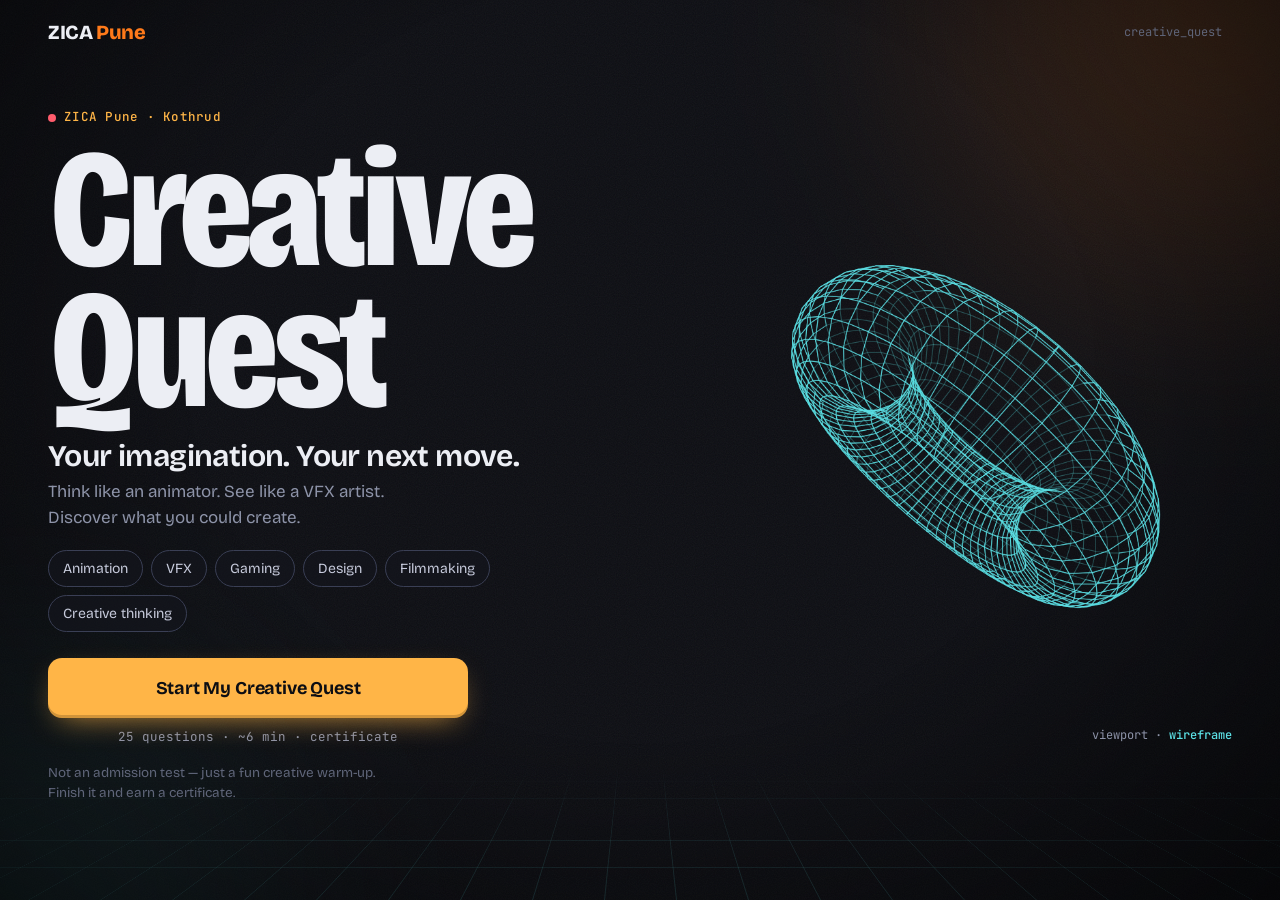
==== commit 84ee5152: "Continue with Google (Supabase Auth) + no-Google fallback; Indian mobile validation; code step switc" ====
--- a/index.html
+++ b/index.html
@@ -141,22 +141,34 @@
           <p class="kicker mono">Step 1 of 2 · your details</p>
           <h2 class="h2" id="contactTitle" tabindex="-1">Unlock your free creative learning</h2>
           <p class="muted" id="contactCopy">Enter your details to access free introductory lessons, creative resources and your certificate from ZICA Pune.</p>
-          <form id="leadForm" class="form" novalidate autocomplete="on">
+          <!-- Step A: how do you want to continue? -->
+          <div class="signin" id="signinBox">
+            <button class="btn btn--google btn--block btn--xl" id="btnGoogle" type="button"><svg class="g-logo" viewBox="0 0 48 48" aria-hidden="true"><path fill="#EA4335" d="M24 9.5c3.54 0 6.71 1.22 9.21 3.6l6.85-6.85C35.9 2.38 30.47 0 24 0 14.62 0 6.51 5.38 2.56 13.22l7.98 6.19C12.43 13.72 17.74 9.5 24 9.5z"/><path fill="#4285F4" d="M46.98 24.55c0-1.57-.15-3.09-.38-4.55H24v9.02h12.94c-.58 2.96-2.26 5.48-4.78 7.18l7.73 6c4.51-4.18 7.09-10.36 7.09-17.65z"/><path fill="#FBBC05" d="M10.53 28.59c-.48-1.45-.76-2.99-.76-4.59s.27-3.14.76-4.59l-7.98-6.19C.92 16.46 0 20.12 0 24c0 3.88.92 7.54 2.56 10.78l7.97-6.19z"/><path fill="#34A853" d="M24 48c6.48 0 11.93-2.13 15.89-5.81l-7.73-6c-2.15 1.45-4.92 2.3-8.16 2.3-6.26 0-11.57-4.22-13.47-9.91l-7.98 6.19C6.51 42.62 14.62 48 24 48z"/></svg><span>Continue with Google</span></button>
+            <p class="signin__why">Quickest — your name and email fill in by themselves, and your email is verified.</p>
+            <div class="or" role="separator"><span>or</span></div>
+            <button class="btn btn--ghost btn--block" id="btnNoGoogle" type="button">Continue without Google</button>
+            <button class="btn btn--link" id="btnBackScore0" type="button">Back to my score</button>
+          </div>
+
+          <!-- Step B: details -->
+          <form id="leadForm" class="form" novalidate autocomplete="on" hidden>
+            <div class="gbadge" id="gBadge" hidden><svg class="g-logo" viewBox="0 0 48 48" aria-hidden="true"><path fill="#EA4335" d="M24 9.5c3.54 0 6.71 1.22 9.21 3.6l6.85-6.85C35.9 2.38 30.47 0 24 0 14.62 0 6.51 5.38 2.56 13.22l7.98 6.19C12.43 13.72 17.74 9.5 24 9.5z"/><path fill="#4285F4" d="M46.98 24.55c0-1.57-.15-3.09-.38-4.55H24v9.02h12.94c-.58 2.96-2.26 5.48-4.78 7.18l7.73 6c4.51-4.18 7.09-10.36 7.09-17.65z"/><path fill="#FBBC05" d="M10.53 28.59c-.48-1.45-.76-2.99-.76-4.59s.27-3.14.76-4.59l-7.98-6.19C.92 16.46 0 20.12 0 24c0 3.88.92 7.54 2.56 10.78l7.97-6.19z"/><path fill="#34A853" d="M24 48c6.48 0 11.93-2.13 15.89-5.81l-7.73-6c-2.15 1.45-4.92 2.3-8.16 2.3-6.26 0-11.57-4.22-13.47-9.91l-7.98 6.19C6.51 42.62 14.62 48 24 48z"/></svg><span><strong>Signed in with Google</strong><br><span id="gEmailLine"></span></span></div>
             <div class="field">
               <label for="fName">Name</label>
               <input class="input" id="fName" name="name" autocomplete="name" maxlength="80" placeholder="Your full name">
               <p class="field__err" id="eName"></p>
             </div>
-            <div class="field">
-              <label for="fEmail">Email address</label>
+            <div class="field" id="emailField">
+              <label for="fEmail">Email address <span class="lockbadge" id="emailLock" hidden><svg viewBox="0 0 24 24" aria-hidden="true"><rect x="5" y="11" width="14" height="10" rx="2"/><path d="M8 11V8a4 4 0 018 0v3"/></svg>Verified by Google</span></label>
               <input class="input" id="fEmail" name="email" type="email" autocomplete="email" inputmode="email" maxlength="254" placeholder="you@example.com">
               <p class="field__err" id="eEmail"></p>
             </div>
             <div class="field">
-              <label for="fPhone">WhatsApp number</label>
-              <div class="phone">
-                <label class="phone__cc"><span>+</span><input class="input" id="fCc" name="cc" inputmode="numeric" maxlength="4" aria-label="Country code" autocomplete="tel-country-code"></label>
-                <input class="input" id="fPhone" name="tel" type="tel" inputmode="tel" autocomplete="tel-national" maxlength="18" placeholder="98765 43210">
+              <label for="fPhone">Mobile number (WhatsApp)</label>
+              <div class="phone phone--in">
+                <span class="phone__prefix" aria-hidden="true">+91</span>
+                <input class="input" id="fPhone" name="tel" type="tel" inputmode="numeric" autocomplete="tel-national" maxlength="16" placeholder="98765 43210" aria-label="10-digit mobile number">
+                <span class="phone__ok" aria-hidden="true"><svg viewBox="0 0 24 24"><path d="M5 12.5l4.5 4.5L19 7.5"/></svg></span>
               </div>
               <p class="field__err" id="ePhone"></p>
             </div>
@@ -177,7 +189,7 @@
             </div>
             <p class="notice" id="notice">You get the free lessons either way. We use your details to give you access, send your certificate and keep a record of your quiz — and message you about courses only if the box above is ticked. You can ask us to stop at any time.</p>
             <button class="btn btn--key btn--block btn--xl" id="btnLead" type="submit">Get Free Access</button>
-            <button class="btn btn--link" id="btnBackScore" type="button">Back to my score</button>
+            <button class="btn btn--link" id="btnBackScore" type="button">Back</button>
           </form>
         </div>
       </div>
@@ -198,7 +210,7 @@
           <div class="cert-offer__body">
             <p class="kicker mono">Step 2 of 2 · your certificate</p>
             <h3 class="cert-offer__title">Claim your certificate</h3>
-            <p>A ZICA Creative Quest certificate with your name on it. Check your details, verify with a quick code, and download it.</p>
+            <p id="certOfferText">A ZICA Creative Quest certificate with your name on it. Check your details and download it instantly.</p>
             <button class="btn btn--key btn--block" id="btnClaim" type="button">Get My Certificate</button>
           </div>
         </div>
@@ -253,9 +265,10 @@
                 <button type="button" class="detail__edit" aria-label="Edit WhatsApp number"><svg class="ic-pen" viewBox="0 0 24 24"><path d="M4 20h4L19 9l-4-4L4 16z"/><path d="M13.5 6.5l4 4"/></svg><svg class="ic-ok" viewBox="0 0 24 24"><path d="M5 12.5l4.5 4.5L19 7.5"/></svg></button>
               </div>
               <div class="detail__editor" hidden>
-                <div class="phone">
-                  <label class="phone__cc"><span>+</span><input class="input" id="edCc" inputmode="numeric" maxlength="4" aria-label="Country code"></label>
-                  <input class="input" id="edPhone" type="tel" inputmode="tel" maxlength="18" aria-label="WhatsApp number">
+                <div class="phone phone--in">
+                  <span class="phone__prefix" aria-hidden="true">+91</span>
+                  <input class="input" id="edPhone" type="tel" inputmode="numeric" maxlength="16" aria-label="10-digit mobile number">
+                  <span class="phone__ok" aria-hidden="true"><svg viewBox="0 0 24 24"><path d="M5 12.5l4.5 4.5L19 7.5"/></svg></span>
                 </div>
               </div>
               <p class="field__err" id="ecPhone"></p>
@@ -265,8 +278,8 @@
             <input type="checkbox" id="fConfirm"><span class="check__box" aria-hidden="true"></span>
             <span>My name is spelled correctly and these contact details are mine.</span>
           </label>
-          <p class="notice" id="otpHint">We'll send a 6-digit code to your email to confirm it's really you.</p>
-          <button class="btn btn--key btn--block btn--xl" id="btnSendCode" type="button">Send My Verification Code</button>
+          <p class="notice" id="otpHint">Your certificate is created straight away — download it on the next screen.</p>
+          <button class="btn btn--key btn--block btn--xl" id="btnSendCode" type="button">Create My Certificate</button>
           <button class="btn btn--link" id="btnBackDone" type="button">Back</button>
         </div>
       </div>
--- a/assets/css/app.css
+++ b/assets/css/app.css
@@ -328,6 +328,34 @@
 .notice { margin: 2px 0 4px; font-size: 13px; line-height: 1.55; color: var(--mute); }
 .notice a { color: var(--act); }
 .form .btn--link { justify-self: center; }
+
+/* Sign-in choice */
+.signin { display: grid; gap: 12px; }
+.signin .btn--link { justify-self: center; }
+.btn--google { color: #1f1f1f; background: #fff; border: 1px solid #dadce0; box-shadow: 0 10px 30px -14px rgba(255,255,255,.35); font-weight: 700; }
+.btn--google:hover { background: #f8f9fb; }
+.btn--google.is-busy::after { border-color: rgba(0,0,0,.15); border-top-color: #1f1f1f; }
+.btn--google.is-busy > * { opacity: 0; }
+.g-logo { width: 22px; height: 22px; flex: none; }
+.signin__why { margin: -2px 0 0; text-align: center; font-size: 13.5px; color: var(--mute); }
+.or { display: flex; align-items: center; gap: 12px; color: var(--faint); font: 500 12px/1 var(--mono); text-transform: uppercase; letter-spacing: .12em; }
+.or::before, .or::after { content: ''; flex: 1; height: 1px; background: var(--line); }
+.gbadge { display: flex; gap: 12px; align-items: center; padding: 12px 14px; border-radius: var(--r-md); background: rgba(92,225,230,.07); border: 1px solid rgba(92,225,230,.35); font-size: 14px; line-height: 1.4; color: #dfe2ec; overflow-wrap: anywhere; }
+.gbadge .g-logo { width: 26px; height: 26px; padding: 4px; border-radius: 50%; background: #fff; box-sizing: content-box; }
+.gbadge strong { color: var(--act); }
+.lockbadge { display: inline-flex; align-items: center; gap: 5px; margin-left: 6px; padding: 2px 8px; border-radius: 99px; font: 600 11.5px/1.4 var(--mono); color: var(--ink); background: var(--act); vertical-align: 1px; }
+.lockbadge svg { width: 12px; height: 12px; fill: none; stroke: currentColor; stroke-width: 2.4; }
+.input[readonly] { color: #b9bfd1; background: rgba(92,225,230,.05); border-color: rgba(92,225,230,.35); cursor: not-allowed; }
+.input[readonly]:focus { box-shadow: none; }
+/* +91 phone field */
+.phone.phone--in { position: relative; display: block; }
+.phone--in .phone__prefix { position: absolute; left: 0; top: 0; bottom: 0; width: 62px; display: grid; place-items: center; border-right: 1px solid var(--line-2); color: #dfe2ec; font: 600 16px/1 var(--mono); pointer-events: none; }
+.phone--in .input { padding-left: 76px; padding-right: 46px; font: 600 17px/1 var(--mono); letter-spacing: .04em; }
+.phone--in .phone__ok { position: absolute; right: 14px; top: 50%; width: 22px; height: 22px; margin-top: -11px; border-radius: 50%; background: var(--act); display: grid; place-items: center; transform: scale(0); transition: transform .25s var(--ease); }
+.phone--in .phone__ok svg { width: 14px; height: 14px; fill: none; stroke: var(--ink); stroke-width: 3; stroke-linecap: round; stroke-linejoin: round; }
+.phone--in.is-valid .phone__ok { transform: scale(1); }
+.phone--in.is-valid .input:not(:focus) { border-color: rgba(92,225,230,.55); }
+.detail.is-locked .detail__edit { display: none; }
 @media (min-width: 900px) {
   .contact.has-art { grid-template-columns: 1fr 560px; gap: 40px; }
   .contact__art .avatar { max-height: 440px; }
